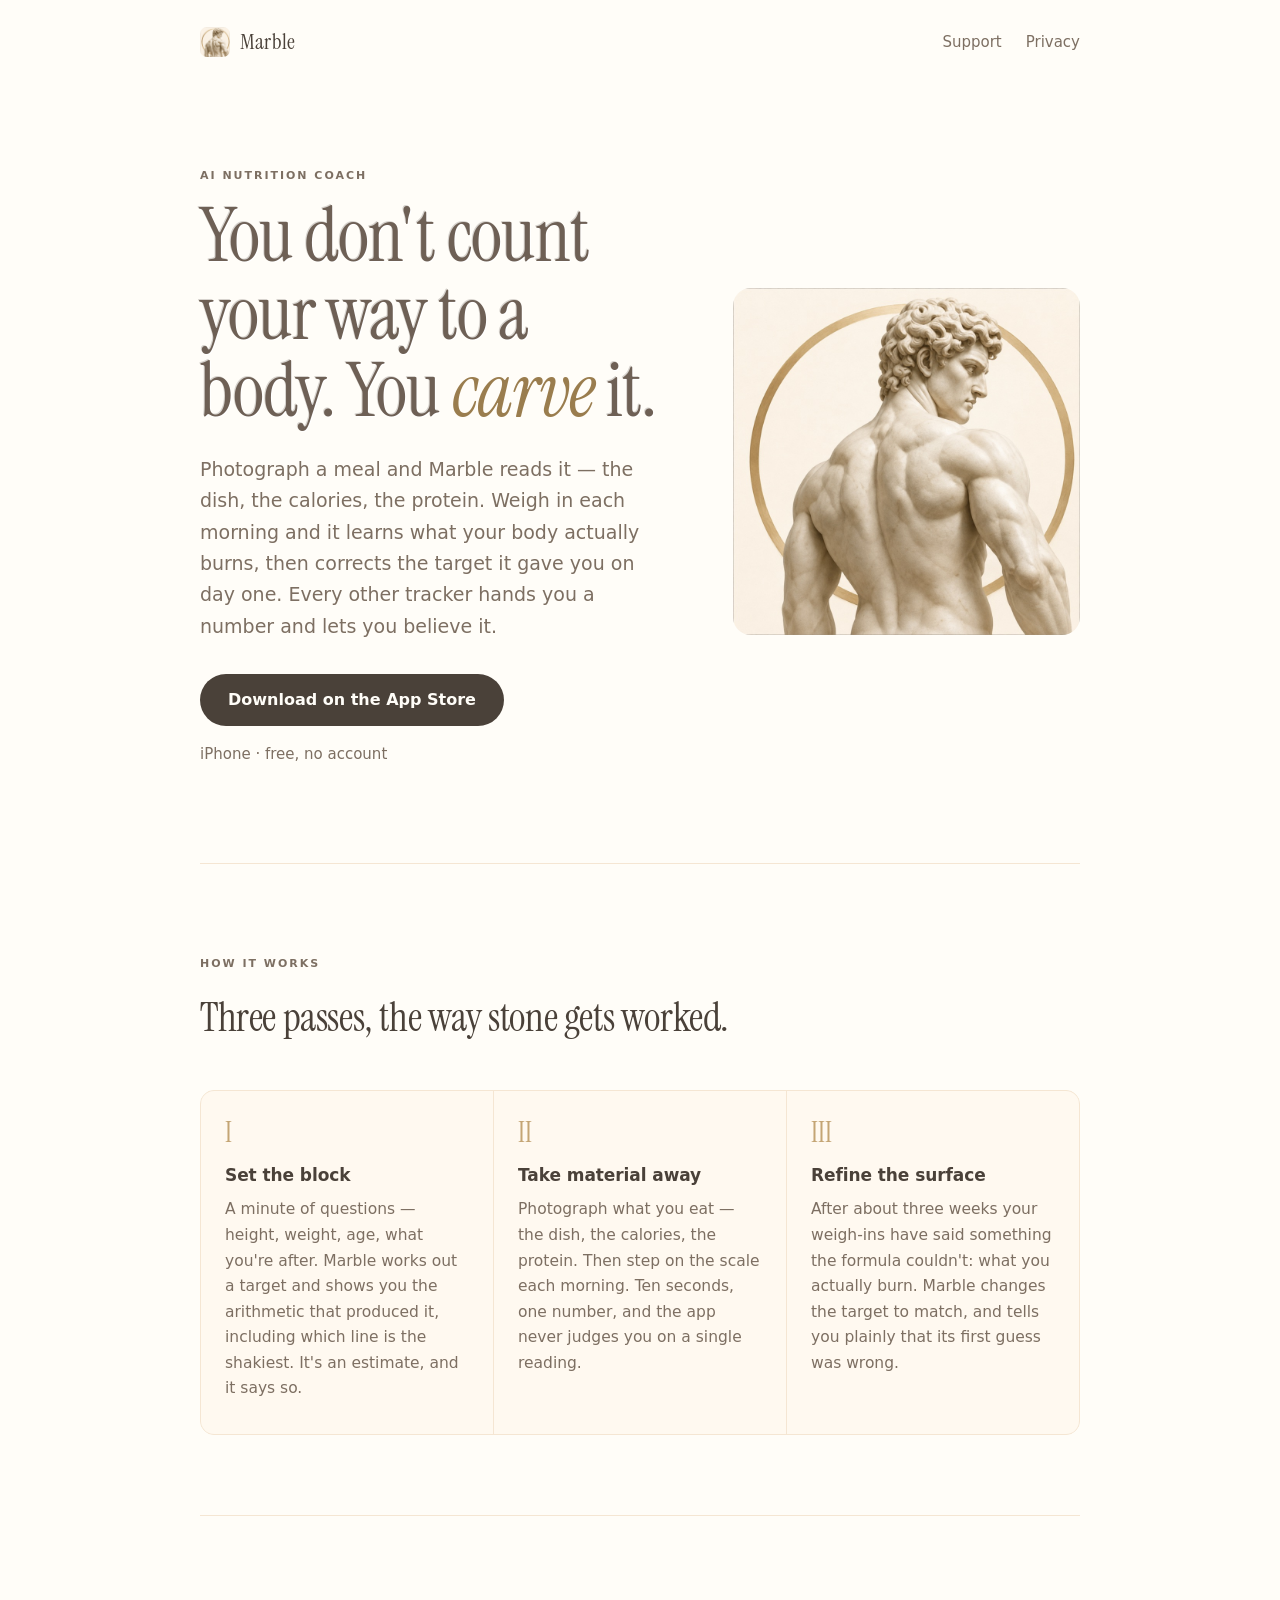
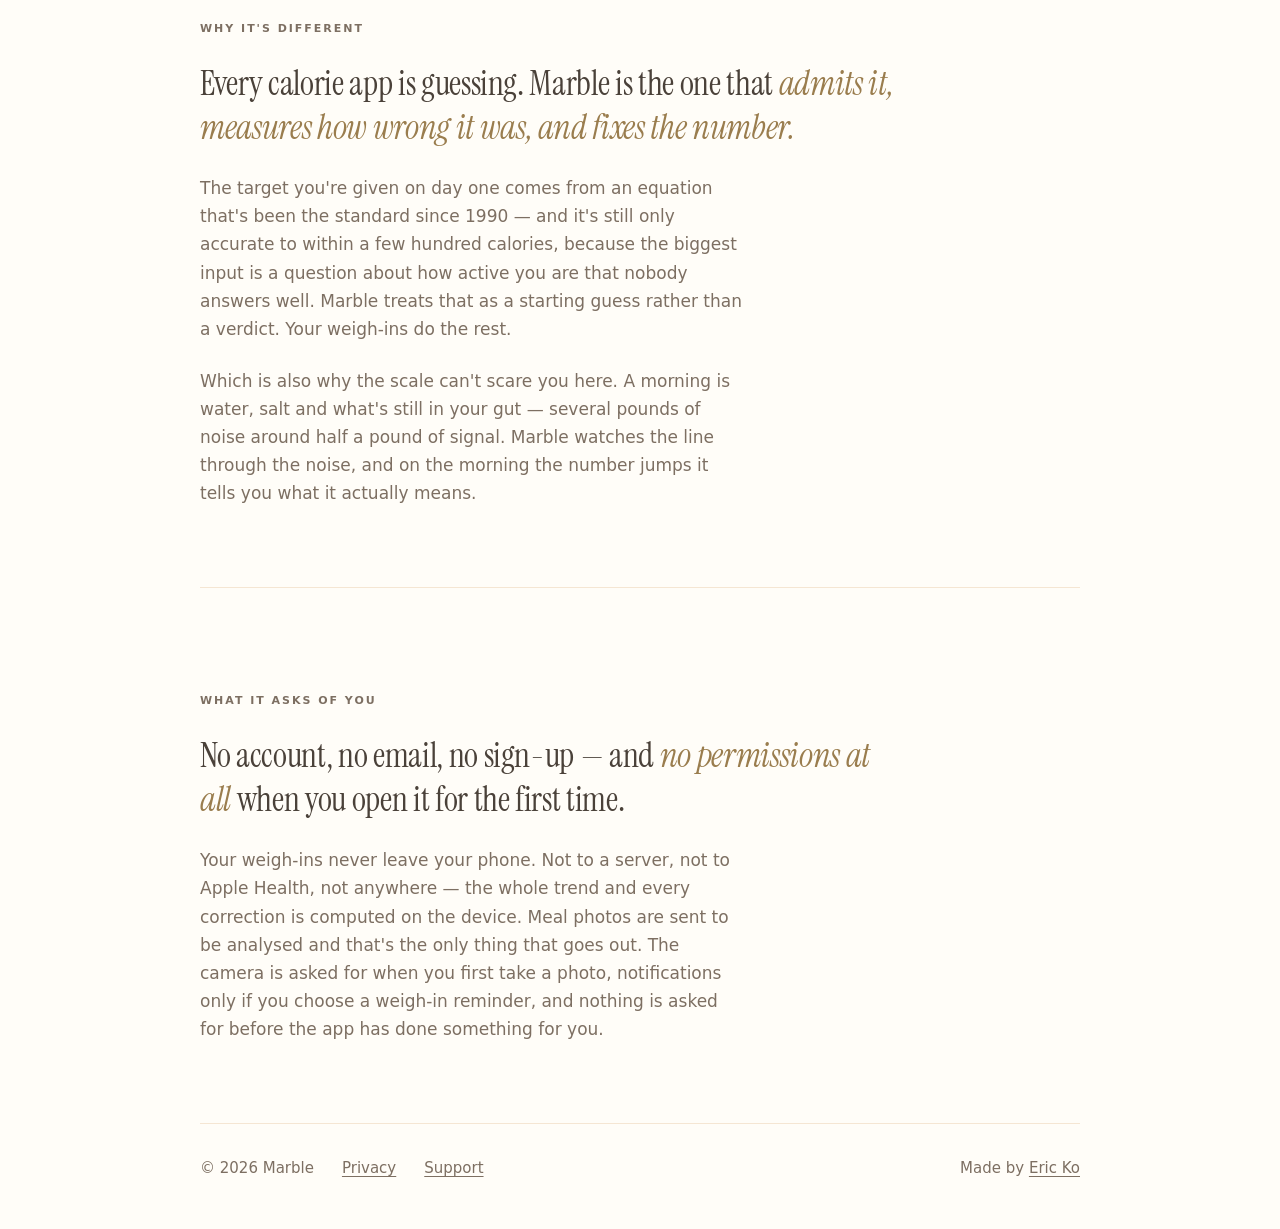
==== index.html @ 0f38d304 "Rewrite the site around what the app actually does The app changed underneath this page. Onboarding " ====
<!DOCTYPE html>
<html lang="en">
<head>
<meta charset="UTF-8">
<meta name="viewport" content="width=device-width, initial-scale=1">
<title>Marble — the calorie target that corrects itself</title>
<meta name="description" content="Every calorie app hands you a number and lets you believe it. Marble tells you it is a guess, then spends three weeks measuring what your body actually does and corrects it.">
<meta property="og:title" content="Marble — the calorie target that corrects itself">
<meta property="og:description" content="Your calorie target is a guess. Marble is the one that admits it — then fixes it from your own weigh-ins.">
<meta property="og:image" content="icon.png">
<link rel="icon" href="favicon.ico" sizes="any">
<link rel="apple-touch-icon" href="apple-touch-icon.png">
<link rel="preconnect" href="https://fonts.googleapis.com">
<link rel="preconnect" href="https://fonts.gstatic.com" crossorigin>
<link href="https://fonts.googleapis.com/css2?family=Instrument+Serif:ital@0;1&display=swap" rel="stylesheet">
<link rel="stylesheet" href="styles.css">
</head>
<body>

<div class="wrap">
  <header class="masthead">
    <img src="icon.png" alt="">
    <span class="name">Marble</span>
    <nav>
      <a href="support/">Support</a>
      <a href="privacy/">Privacy</a>
    </nav>
  </header>

  <main>
    <section class="hero">
      <div>
        <p class="label">AI nutrition coach</p>
        <h1>You don't count your way to a body. You <em>carve</em> it.</h1>
        <p class="lede">
          Photograph a meal and Marble reads it — the dish, the calories, the
          protein. Weigh in each morning and it learns what your body actually
          burns, then corrects the target it gave you on day one. Every other
          tracker hands you a number and lets you believe it.
        </p>
        <div class="cta-row">
          <a class="cta" href="#">Download on the App Store</a>
          <span class="cta-note">iPhone · free, no account</span>
        </div>
      </div>
      <figure class="hero-art">
        <img src="hero.jpg" width="900" height="900"
             alt="A classical marble statue seen from behind, shoulders and back carved in white stone against a gold ring.">
      </figure>
    </section>

    <hr class="rule">

    <section class="sequence">
      <p class="label">How it works</p>
      <h2>Three passes, the way stone gets worked.</h2>
      <div class="steps">
        <article class="step">
          <div class="ord">I</div>
          <h3>Set the block</h3>
          <p>
            A minute of questions — height, weight, age, what you're after.
            Marble works out a target and shows you the arithmetic that produced
            it, including which line is the shakiest. It's an estimate, and it
            says so.
          </p>
        </article>
        <article class="step">
          <div class="ord">II</div>
          <h3>Take material away</h3>
          <p>
            Photograph what you eat — the dish, the calories, the protein. Then
            step on the scale each morning. Ten seconds, one number, and the app
            never judges you on a single reading.
          </p>
        </article>
        <article class="step">
          <div class="ord">III</div>
          <h3>Refine the surface</h3>
          <p>
            After about three weeks your weigh-ins have said something the
            formula couldn't: what you actually burn. Marble changes the target
            to match, and tells you plainly that its first guess was wrong.
          </p>
        </article>
      </div>
    </section>

    <hr class="rule">

    <section class="difference">
      <p class="label">Why it's different</p>
      <blockquote>
        Every calorie app is guessing. Marble is the one that
        <span>admits it, measures how wrong it was, and fixes the number.</span>
      </blockquote>
      <p>
        The target you're given on day one comes from an equation that's been
        the standard since 1990 — and it's still only accurate to within a few
        hundred calories, because the biggest input is a question about how
        active you are that nobody answers well. Marble treats that as a
        starting guess rather than a verdict. Your weigh-ins do the rest.
      </p>
      <p>
        Which is also why the scale can't scare you here. A morning is water,
        salt and what's still in your gut — several pounds of noise around half
        a pound of signal. Marble watches the line through the noise, and on the
        morning the number jumps it tells you what it actually means.
      </p>
    </section>
  </main>

    <hr class="rule">

    <section class="difference">
      <p class="label">What it asks of you</p>
      <blockquote>
        No account, no email, no sign-up — and <span>no permissions at
        all</span> when you open it for the first time.
      </blockquote>
      <p>
        Your weigh-ins never leave your phone. Not to a server, not to Apple
        Health, not anywhere — the whole trend and every correction is computed
        on the device. Meal photos are sent to be analysed and that's the only
        thing that goes out. The camera is asked for when you first take a
        photo, notifications only if you choose a weigh-in reminder, and nothing
        is asked for before the app has done something for you.
      </p>
    </section>

  <footer class="site-footer">
    <span>© 2026 Marble</span>
    <a href="privacy/">Privacy</a>
    <a href="support/">Support</a>
    <span class="spacer">Made by <a href="https://ericko.dev">Eric Ko</a></span>
  </footer>
</div>

</body>
</html>
---- styles.css ----
/* Marble — palette ported from the app's Butter theme (Sources/Theme/Theme.swift)
   so the site and the app read as one product. */

:root {
  --bg: #FFFDF8;
  --card: #FFF9F0;
  --edge: #F5E6D3;
  --tan: #C4A574;
  --tan-deep: #9A7D4E;
  --sage: #7FA086;
  --ink: #4A4139;
  --muted: #7D6F62;

  --measure: 34rem;
  --gutter: clamp(1.25rem, 5vw, 2.5rem);

  --display: "Instrument Serif", "Hoefler Text", Georgia, serif;
  --body: -apple-system, BlinkMacSystemFont, "SF Pro Text", "Segoe UI",
    system-ui, sans-serif;
}

* { box-sizing: border-box; }

html { -webkit-text-size-adjust: 100%; }

body {
  margin: 0;
  background: var(--bg);
  color: var(--ink);
  font-family: var(--body);
  font-size: 1.0625rem;
  line-height: 1.65;
  -webkit-font-smoothing: antialiased;
}

/* Roman inscriptional labels — letterspaced caps, the vernacular of carved stone. */
.label {
  font-size: 0.6875rem;
  letter-spacing: 0.18em;
  text-transform: uppercase;
  color: var(--muted);
  font-weight: 600;
}

a { color: var(--tan-deep); text-underline-offset: 0.2em; }
a:focus-visible,
button:focus-visible {
  outline: 2px solid var(--tan-deep);
  outline-offset: 3px;
  border-radius: 2px;
}

.wrap {
  max-width: 60rem;
  margin: 0 auto;
  padding-inline: var(--gutter);
}

/* ---------- masthead ---------- */

.masthead {
  display: flex;
  align-items: center;
  gap: 0.625rem;
  padding-block: 1.5rem;
}
.masthead img { width: 30px; height: 30px; border-radius: 7px; }
.masthead .name {
  font-family: var(--display);
  font-size: 1.375rem;
  letter-spacing: 0.01em;
}
.masthead nav {
  margin-left: auto;
  display: flex;
  gap: 1.5rem;
  font-size: 0.9375rem;
}
.masthead nav a { color: var(--muted); text-decoration: none; }
.masthead nav a:hover { color: var(--ink); }

/* ---------- hero ---------- */

.hero {
  display: grid;
  grid-template-columns: 1fr;
  gap: 2.5rem;
  align-items: center;
  padding-block: clamp(2rem, 6vw, 4.5rem) clamp(3rem, 8vw, 6rem);
}

@media (min-width: 56rem) {
  .hero { grid-template-columns: 1.15fr 0.85fr; gap: 4rem; }
}

/* The signature: the headline as a carved object. Light falls from the upper
   left, exactly as in the app's statue art, so the type reads as incised
   rather than printed. */
.hero h1 {
  font-family: var(--display);
  font-weight: 400;
  font-size: clamp(2.75rem, 8vw, 4.75rem);
  line-height: 1.02;
  letter-spacing: -0.015em;
  margin: 0.75rem 0 0;
  color: #6E6055;
  text-shadow:
    -1px -1px 0 rgba(74, 65, 57, 0.22),
     1px  1px 0 rgba(255, 255, 255, 0.95);
}
.hero h1 em {
  font-style: italic;
  color: var(--tan-deep);
  text-shadow: none;
}

.hero p.lede {
  max-width: var(--measure);
  font-size: 1.1875rem;
  color: var(--muted);
  margin: 1.5rem 0 0;
}

.hero-art {
  margin: 0;
  justify-self: center;
  max-width: 22rem;
  width: 100%;
  /* The source art runs off its own bottom edge; the rounded crop makes that
     read as a niche rather than a truncation. */
  border-radius: 18px;
  overflow: hidden;
  background: var(--card);
}
.hero-art img { width: 100%; height: auto; display: block; }

.cta-row {
  display: flex;
  flex-wrap: wrap;
  align-items: center;
  gap: 1rem 1.25rem;
  margin-top: 2rem;
}
.cta {
  display: inline-block;
  background: var(--ink);
  color: var(--bg);
  text-decoration: none;
  font-weight: 600;
  font-size: 1rem;
  padding: 0.8125rem 1.75rem;
  border-radius: 999px;
}
.cta:hover { background: #362F29; }
.cta-note { font-size: 0.9375rem; color: var(--muted); }

/* ---------- the sequence ---------- */

.rule {
  border: 0;
  border-top: 1px solid var(--edge);
  margin: 0;
}

.sequence { padding-block: clamp(3rem, 7vw, 5rem); }

.sequence > h2 {
  font-family: var(--display);
  font-weight: 400;
  font-size: clamp(1.875rem, 4vw, 2.5rem);
  margin: 0.5rem 0 0;
  letter-spacing: -0.01em;
}

.steps {
  display: grid;
  gap: 1px;
  background: var(--edge);
  border: 1px solid var(--edge);
  border-radius: 14px;
  overflow: hidden;
  margin-top: 2.5rem;
}
@media (min-width: 48rem) {
  .steps { grid-template-columns: repeat(3, 1fr); }
}

.step {
  background: var(--card);
  padding: 1.75rem 1.5rem 2rem;
}
.step .ord {
  font-family: var(--display);
  font-size: 1.75rem;
  color: var(--tan);
  line-height: 1;
}
.step h3 {
  font-size: 1.0625rem;
  margin: 0.875rem 0 0.5rem;
  letter-spacing: -0.005em;
}
.step p {
  margin: 0;
  color: var(--muted);
  font-size: 0.9688rem;
}

/* ---------- difference ---------- */

.difference { padding-block: clamp(3rem, 7vw, 5rem); }
.difference blockquote {
  margin: 1.5rem 0 0;
  max-width: 44rem;
  font-family: var(--display);
  font-size: clamp(1.5rem, 3.4vw, 2.125rem);
  line-height: 1.3;
  letter-spacing: -0.01em;
}
.difference blockquote span { color: var(--tan-deep); font-style: italic; }
.difference p {
  max-width: var(--measure);
  color: var(--muted);
  margin: 1.5rem 0 0;
}

/* ---------- footer ---------- */

.site-footer {
  border-top: 1px solid var(--edge);
  padding-block: 2rem 3rem;
  display: flex;
  flex-wrap: wrap;
  gap: 0.75rem 1.75rem;
  align-items: center;
  font-size: 0.9375rem;
  color: var(--muted);
}
.site-footer a { color: var(--muted); }
.site-footer .spacer { margin-left: auto; }

/* ---------- document pages (privacy, support) ---------- */

.doc {
  max-width: 44rem;
  padding-block: 1rem 4rem;
}
.doc h1 {
  font-family: var(--display);
  font-weight: 400;
  font-size: clamp(2.25rem, 6vw, 3rem);
  letter-spacing: -0.015em;
  margin: 0.5rem 0 0.5rem;
}
.doc .updated { color: var(--muted); font-size: 0.9375rem; margin: 0 0 2.5rem; }
.doc h2 {
  font-family: var(--display);
  font-weight: 400;
  font-size: 1.5rem;
  letter-spacing: -0.005em;
  margin: 2.75rem 0 0.75rem;
}
.doc h3 {
  font-size: 1rem;
  margin: 1.75rem 0 0.5rem;
}
.doc p, .doc li { color: #5A5047; }
.doc ul { padding-left: 1.125rem; }
.doc li { margin-bottom: 0.5rem; }
.doc li strong { color: var(--ink); }

.callout {
  background: var(--card);
  border: 1px solid var(--edge);
  border-radius: 12px;
  padding: 1.25rem 1.375rem;
  margin: 2rem 0;
}
.callout p { margin: 0; }
.callout p + p { margin-top: 0.75rem; }

@media (prefers-reduced-motion: reduce) {
  * { animation: none !important; transition: none !important; }
}
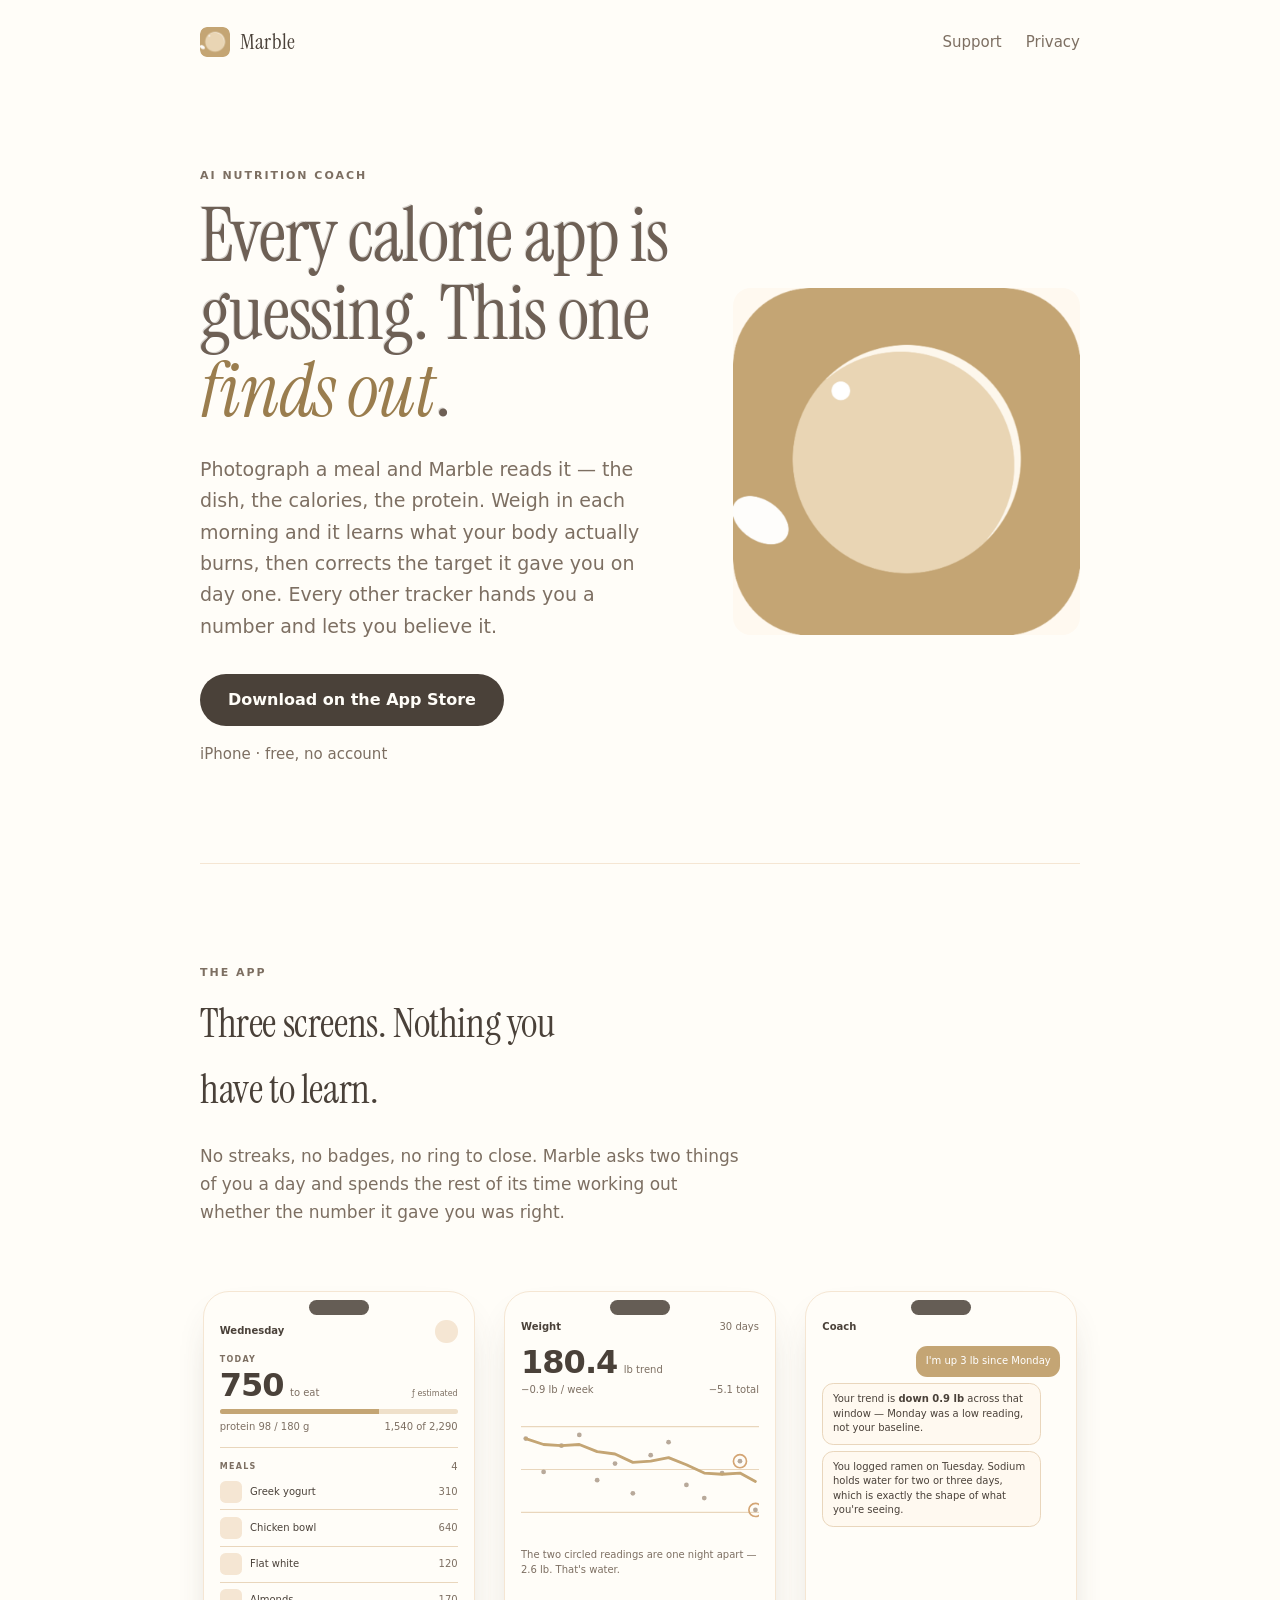
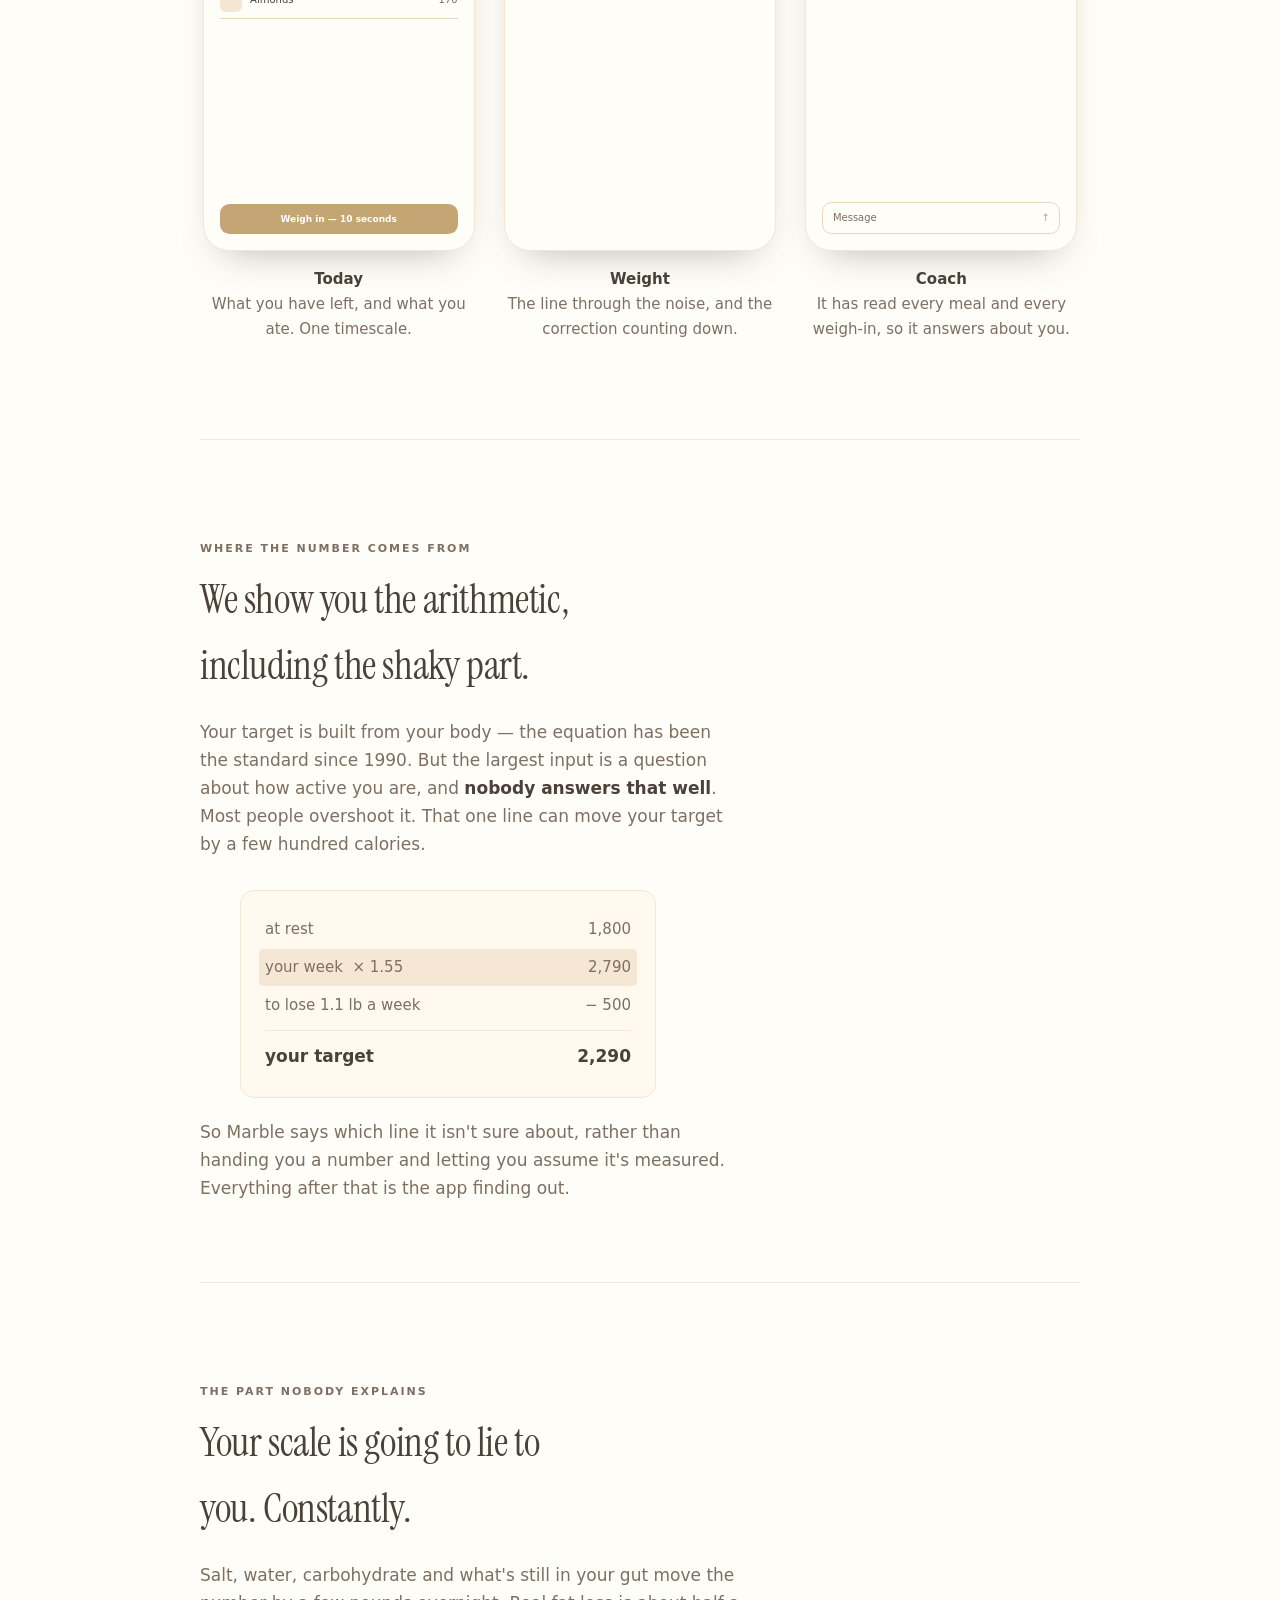
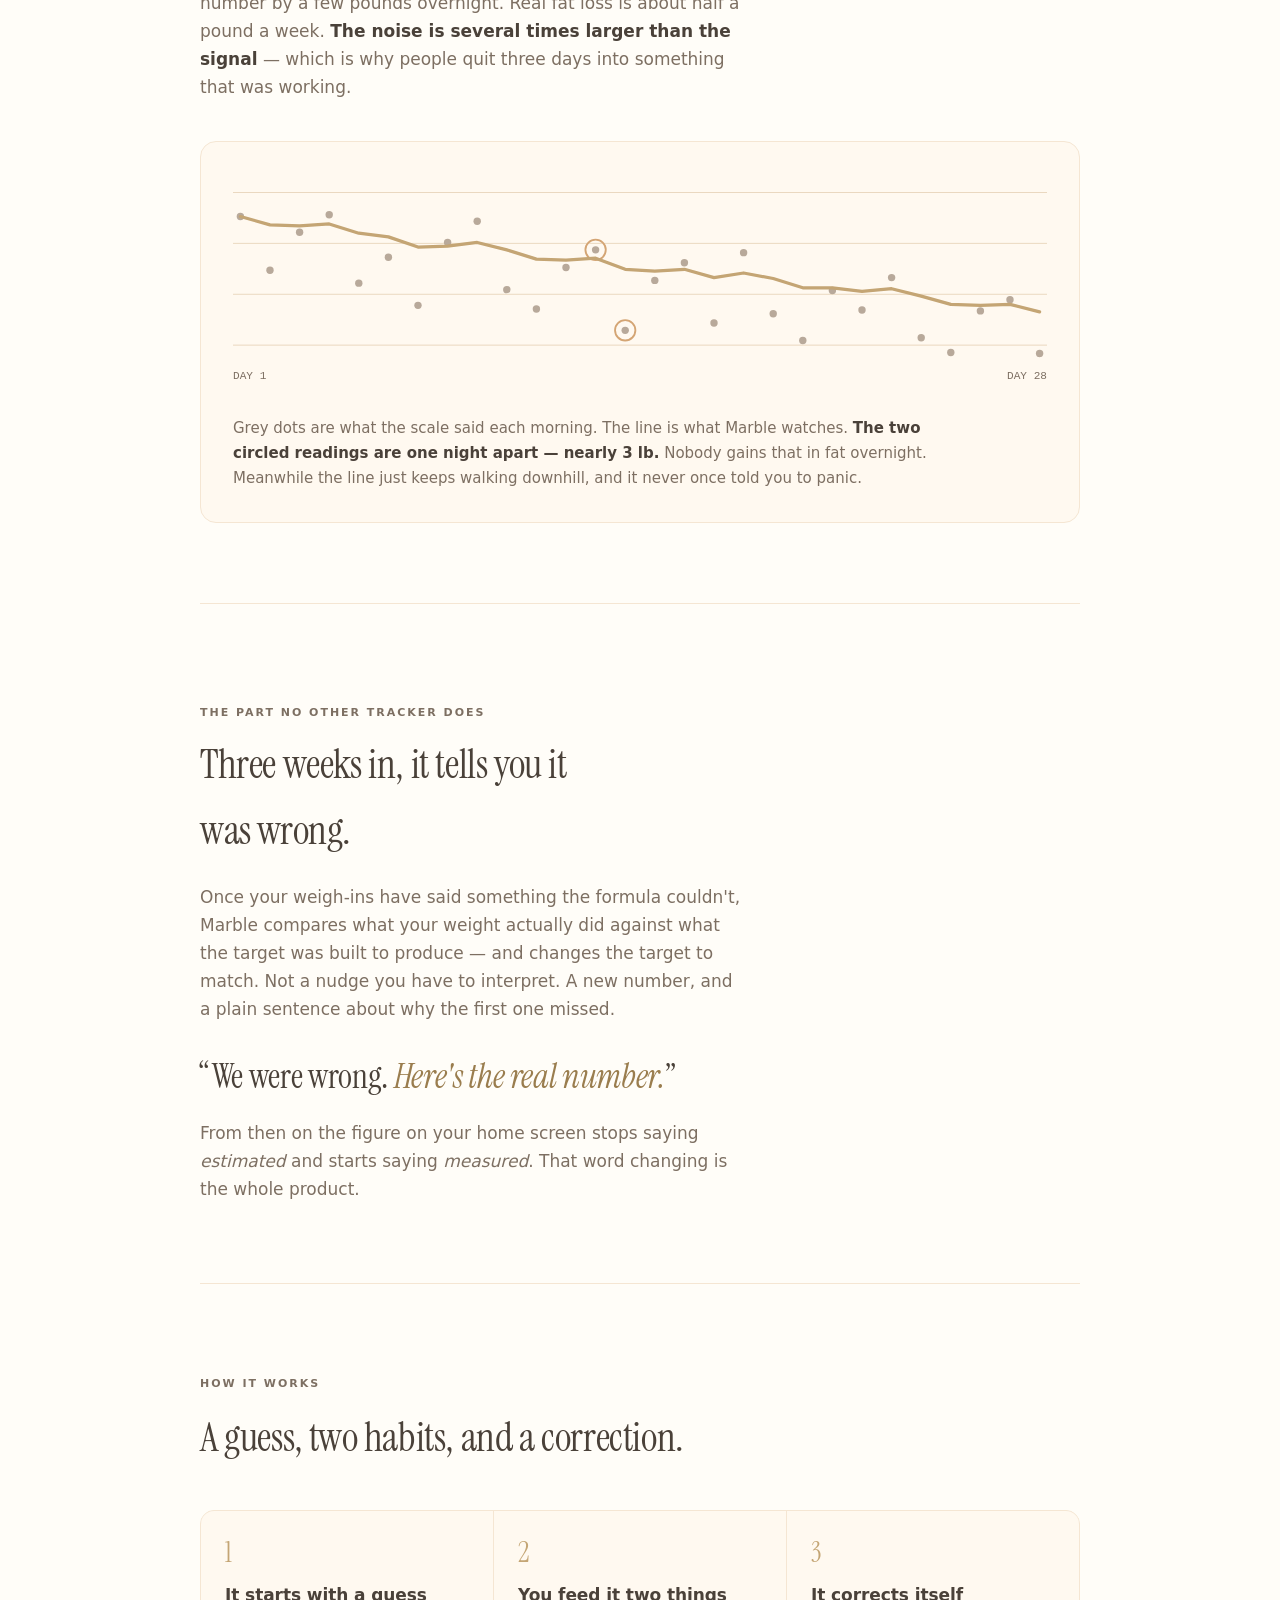
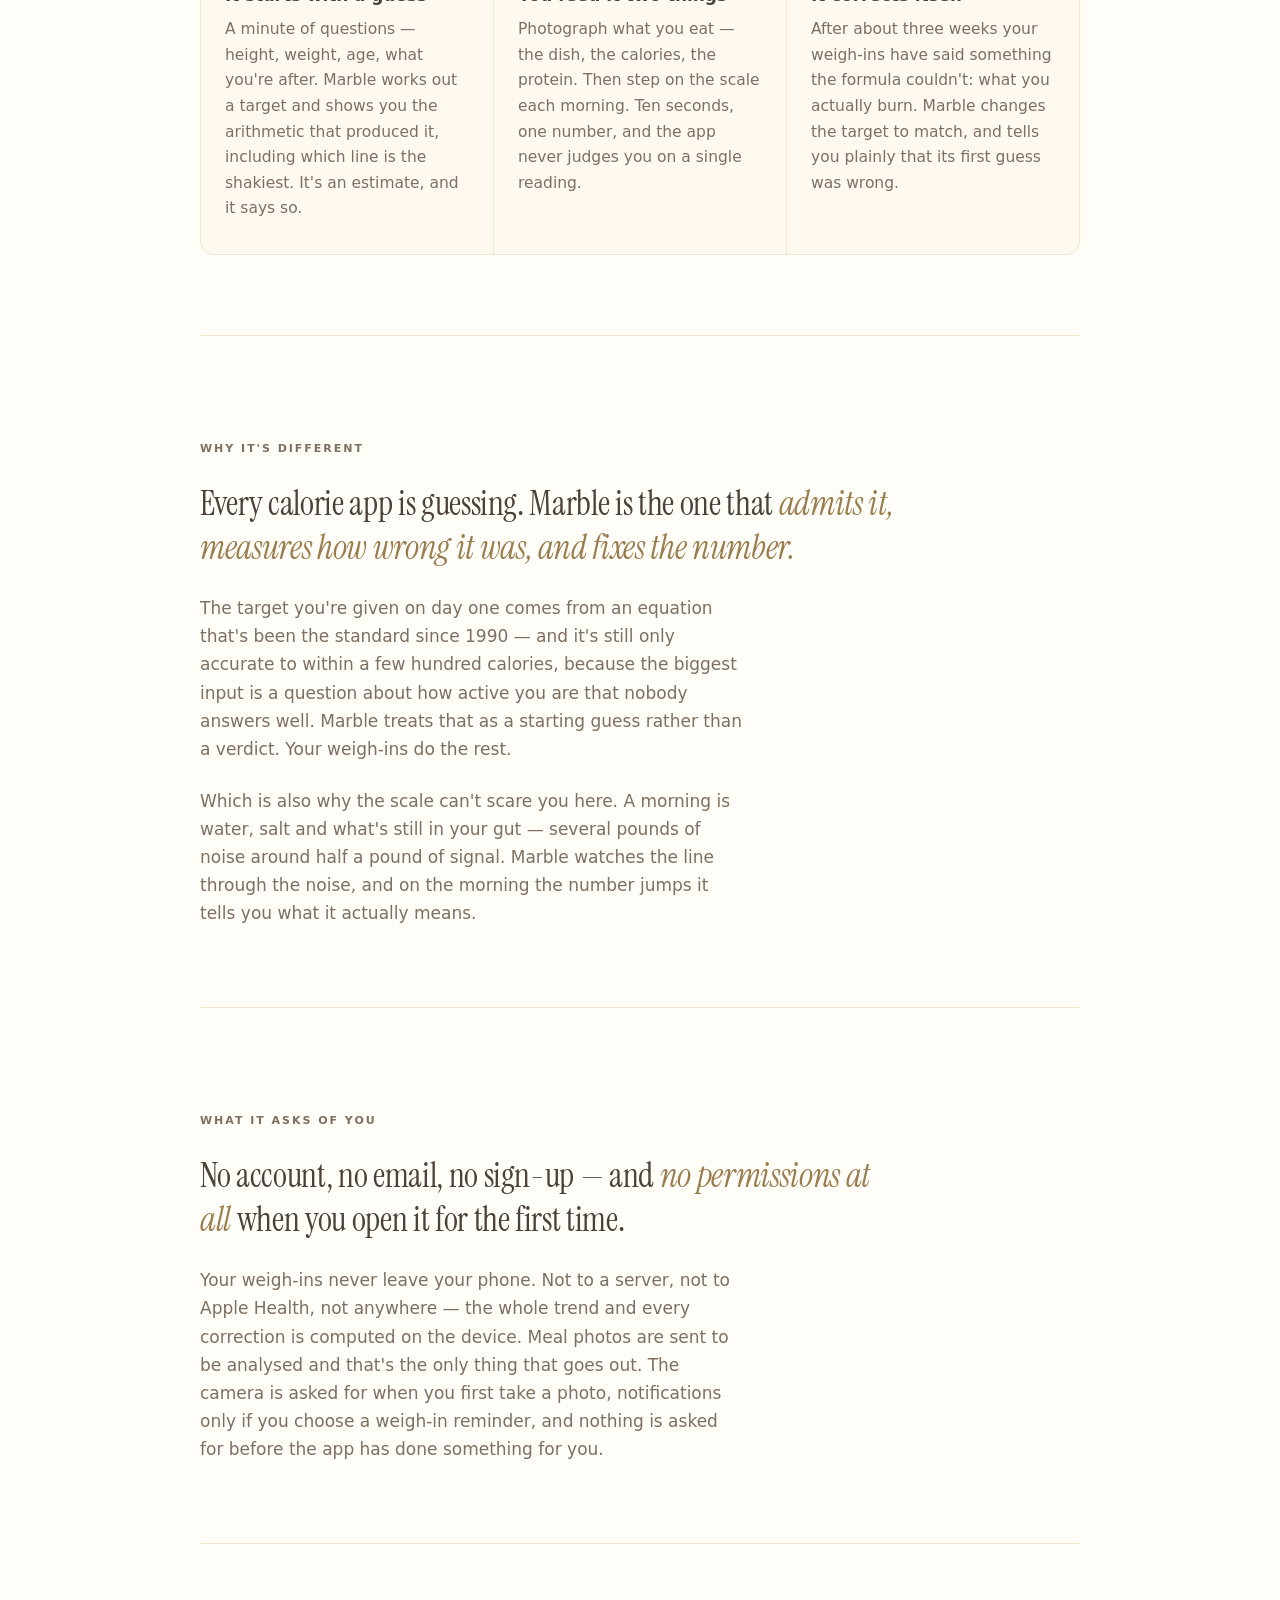
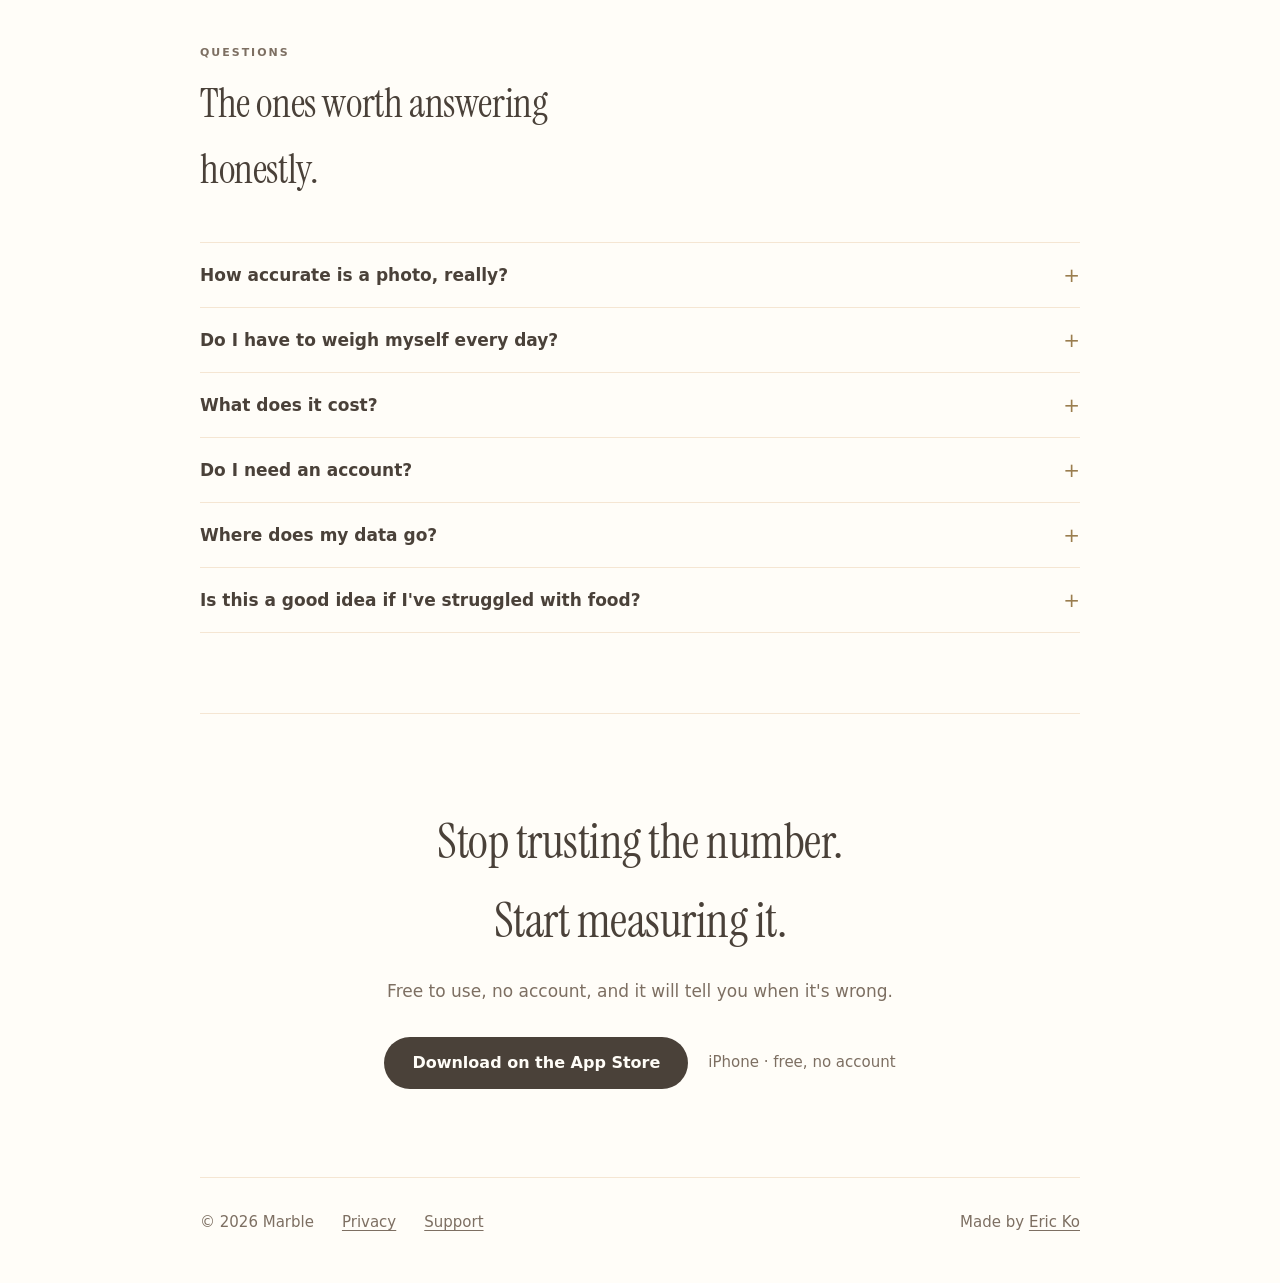
==== commit f3fbb62e: "A marble, not a statue — and a much deeper page The mark is now the object the app is named after: a" ====
--- a/index.html
+++ b/index.html
@@ -31,7 +31,7 @@
     <section class="hero">
       <div>
         <p class="label">AI nutrition coach</p>
-        <h1>You don't count your way to a body. You <em>carve</em> it.</h1>
+        <h1>Every calorie app is guessing. This one <em>finds out</em>.</h1>
         <p class="lede">
           Photograph a meal and Marble reads it — the dish, the calories, the
           protein. Weigh in each morning and it learns what your body actually
@@ -44,20 +44,213 @@
         </div>
       </div>
       <figure class="hero-art">
-        <img src="hero.jpg" width="900" height="900"
-             alt="A classical marble statue seen from behind, shoulders and back carved in white stone against a gold ring.">
+        <img src="hero.png" width="900" height="900"
+             alt="A glass marble: a pale sphere with a bright highlight, on a tan ground.">
       </figure>
+    </section>
+
+
+    <hr class="rule">
+
+    <!-- ══════════ the app ══════════ -->
+    <section class="section">
+      <p class="label">The app</p>
+      <h2>Three screens. Nothing you have to learn.</h2>
+      <p>
+        No streaks, no badges, no ring to close. Marble asks two things of you a
+        day and spends the rest of its time working out whether the number it
+        gave you was right.
+      </p>
+
+      <div class="devices">
+        <figure class="device">
+          <div class="screen">
+            <div class="row sb"><span style="font-weight:700">Wednesday</span>
+              <span class="thumb" style="border-radius:50%"></span></div>
+            <div class="cap" style="margin-top:0.7rem">Today</div>
+            <div class="row" style="align-items:baseline;gap:0.4rem;margin-top:0.2rem">
+              <span class="big">750</span><span class="dim">to eat</span>
+              <span class="push"></span><span class="dim" style="font-size:0.5rem">ƒ estimated</span>
+            </div>
+            <div class="track" style="margin-top:0.5rem"><i style="width:67%"></i></div>
+            <div class="row sb dim" style="margin-top:0.4rem">
+              <span>protein 98 / 180 g</span><span>1,540 of 2,290</span></div>
+            <div class="sep"></div>
+            <div class="row sb"><span class="cap">Meals</span><span class="dim">4</span></div>
+            <div class="meal"><span class="thumb"></span><span>Greek yogurt</span>
+              <span class="push"></span><span class="dim">310</span></div>
+            <div class="meal"><span class="thumb"></span><span>Chicken bowl</span>
+              <span class="push"></span><span class="dim">640</span></div>
+            <div class="meal"><span class="thumb"></span><span>Flat white</span>
+              <span class="push"></span><span class="dim">120</span></div>
+            <div class="meal"><span class="thumb"></span><span>Almonds</span>
+              <span class="push"></span><span class="dim">170</span></div>
+            <div class="push"></div>
+            <div class="pill">Weigh in — 10 seconds</div>
+          </div>
+          <figcaption><b>Today</b>What you have left, and what you ate. One timescale.</figcaption>
+        </figure>
+
+        <figure class="device">
+          <div class="screen">
+            <div class="row sb"><span style="font-weight:700">Weight</span>
+              <span class="dim">30 days</span></div>
+            <div class="row" style="align-items:baseline;gap:0.4rem;margin-top:0.7rem">
+              <span class="big">180.4</span><span class="dim">lb trend</span></div>
+            <div class="row sb dim" style="margin-top:0.3rem">
+              <span>−0.9 lb / week</span><span>−5.1 total</span></div>
+            <svg viewBox="0 0 200 108" style="margin-top:0.8rem" role="img"
+                 aria-label="Daily weigh-ins scattered around a falling trend line.">
+              <line x1="0" y1="14" x2="200" y2="14" stroke="#E9D6BC"/>
+              <line x1="0" y1="50" x2="200" y2="50" stroke="#E9D6BC"/>
+              <line x1="0" y1="86" x2="200" y2="86" stroke="#E9D6BC"/>
+              <g fill="#B8A99A">
+                <circle cx="4" cy="24" r="2"/><circle cx="19" cy="52" r="2"/><circle cx="34" cy="30" r="2"/>
+                <circle cx="49" cy="21" r="2"/><circle cx="64" cy="59" r="2"/><circle cx="79" cy="45" r="2"/>
+                <circle cx="94" cy="70" r="2"/><circle cx="109" cy="38" r="2"/><circle cx="124" cy="27" r="2"/>
+                <circle cx="139" cy="63" r="2"/><circle cx="154" cy="74" r="2"/><circle cx="169" cy="53" r="2"/>
+                <circle cx="184" cy="43" r="2"/><circle cx="197" cy="84" r="2"/></g>
+              <circle cx="184" cy="43" r="5.5" fill="none" stroke="#D4A574" stroke-width="1.4"/>
+              <circle cx="197" cy="84" r="5.5" fill="none" stroke="#D4A574" stroke-width="1.4"/>
+              <path d="M4,24 L19,29 L34,30 L49,29 L64,35 L79,37 L94,44 L109,43 L124,40 L139,46 L154,53 L169,54 L184,53 L197,60"
+                    fill="none" stroke="#C4A574" stroke-width="2.4"
+                    stroke-linecap="round" stroke-linejoin="round"/>
+            </svg>
+            <div class="dim" style="margin-top:0.6rem">
+              The two circled readings are one night apart — 2.6 lb. That's water.</div>
+            <div class="push"></div>
+          </div>
+          <figcaption><b>Weight</b>The line through the noise, and the correction counting down.</figcaption>
+        </figure>
+
+        <figure class="device">
+          <div class="screen">
+            <div class="row sb"><span style="font-weight:700">Coach</span></div>
+            <div class="bubble me" style="margin-top:0.7rem">I'm up 3 lb since Monday</div>
+            <div class="bubble">Your trend is <b>down 0.9 lb</b> across that window — Monday
+              was a low reading, not your baseline.</div>
+            <div class="bubble">You logged ramen on Tuesday. Sodium holds water for two or
+              three days, which is exactly the shape of what you're seeing.</div>
+            <div class="push"></div>
+            <div class="row sb dim" style="border:1px solid #E9D6BC;border-radius:0.6rem;
+                 padding:0.5rem 0.6rem"><span>Message</span><span style="color:#C4A574">↑</span></div>
+          </div>
+          <figcaption><b>Coach</b>It has read every meal and every weigh-in, so it answers about you.</figcaption>
+        </figure>
+      </div>
+    </section>
+
+    <hr class="rule">
+
+    <!-- ══════════ the guess ══════════ -->
+    <section class="section">
+      <p class="label">Where the number comes from</p>
+      <h2>We show you the arithmetic, including the shaky part.</h2>
+      <p>
+        Your target is built from your body — the equation has been the standard
+        since 1990. But the largest input is a question about how active you are,
+        and <strong>nobody answers that well</strong>. Most people overshoot it.
+        That one line can move your target by a few hundred calories.
+      </p>
+
+      <figure class="receipt">
+        <div class="soft"><span>at rest</span><span>1,800</span></div>
+        <div class="soft lit"><span>your week &nbsp;× 1.55</span><span>2,790</span></div>
+        <div class="soft"><span>to lose 1.1 lb a week</span><span>− 500</span></div>
+        <div class="tot"><span>your target</span><span>2,290</span></div>
+      </figure>
+
+      <p>
+        So Marble says which line it isn't sure about, rather than handing you a
+        number and letting you assume it's measured. Everything after that is the
+        app finding out.
+      </p>
+    </section>
+
+    <hr class="rule">
+
+    <!-- ══════════ the scale ══════════ -->
+    <section class="section">
+      <p class="label">The part nobody explains</p>
+      <h2>Your scale is going to lie to you. Constantly.</h2>
+      <p>
+        Salt, water, carbohydrate and what's still in your gut move the number by
+        a few pounds overnight. Real fat loss is about half a pound a week.
+        <strong>The noise is several times larger than the signal</strong> — which
+        is why people quit three days into something that was working.
+      </p>
+
+      <figure class="figure">
+        <svg viewBox="0 0 880 240" role="img"
+             aria-label="Twenty-eight daily weigh-ins scattered widely, with a smooth trend line falling steadily through them.">
+          <line x1="0" y1="20"  x2="880" y2="20"  stroke="#E9D6BC"/>
+          <line x1="0" y1="75"  x2="880" y2="75"  stroke="#E9D6BC"/>
+          <line x1="0" y1="130" x2="880" y2="130" stroke="#E9D6BC"/>
+          <line x1="0" y1="185" x2="880" y2="185" stroke="#E9D6BC"/>
+          <g fill="#B8A99A">
+            <circle cx="8" cy="46" r="4"/><circle cx="40" cy="104" r="4"/><circle cx="72" cy="63" r="4"/>
+            <circle cx="104" cy="44" r="4"/><circle cx="136" cy="118" r="4"/><circle cx="168" cy="90" r="4"/>
+            <circle cx="200" cy="142" r="4"/><circle cx="232" cy="74" r="4"/><circle cx="264" cy="51" r="4"/>
+            <circle cx="296" cy="125" r="4"/><circle cx="328" cy="146" r="4"/><circle cx="360" cy="101" r="4"/>
+            <circle cx="392" cy="82" r="4"/><circle cx="424" cy="169" r="4"/><circle cx="456" cy="115" r="4"/>
+            <circle cx="488" cy="96" r="4"/><circle cx="520" cy="161" r="4"/><circle cx="552" cy="85" r="4"/>
+            <circle cx="584" cy="151" r="4"/><circle cx="616" cy="180" r="4"/><circle cx="648" cy="126" r="4"/>
+            <circle cx="680" cy="147" r="4"/><circle cx="712" cy="112" r="4"/><circle cx="744" cy="177" r="4"/>
+            <circle cx="776" cy="193" r="4"/><circle cx="808" cy="148" r="4"/><circle cx="840" cy="136" r="4"/>
+            <circle cx="872" cy="194" r="4"/></g>
+          <circle cx="392" cy="82"  r="11" fill="none" stroke="#D4A574" stroke-width="2"/>
+          <circle cx="424" cy="169" r="11" fill="none" stroke="#D4A574" stroke-width="2"/>
+          <path d="M8,46 L40,55 L72,56 L104,54 L136,64 L168,68 L200,79 L232,78 L264,74 L296,82 L328,92 L360,93 L392,91 L424,103 L456,105 L488,103 L520,112 L552,107 L584,113 L616,123 L648,123 L680,127 L712,124 L744,132 L776,141 L808,142 L840,141 L872,149"
+                fill="none" stroke="#C4A574" stroke-width="3.5"
+                stroke-linecap="round" stroke-linejoin="round"/>
+          <text x="0" y="222" font-size="12" fill="#7D6F62"
+                font-family="ui-monospace,Menlo,monospace">DAY 1</text>
+          <text x="880" y="222" font-size="12" fill="#7D6F62" text-anchor="end"
+                font-family="ui-monospace,Menlo,monospace">DAY 28</text>
+        </svg>
+        <figcaption>
+          Grey dots are what the scale said each morning. The line is what Marble
+          watches. <b>The two circled readings are one night apart — nearly 3 lb.</b>
+          Nobody gains that in fat overnight. Meanwhile the line just keeps walking
+          downhill, and it never once told you to panic.
+        </figcaption>
+      </figure>
+    </section>
+
+    <hr class="rule">
+
+    <!-- ══════════ the correction ══════════ -->
+    <section class="section">
+      <p class="label">The part no other tracker does</p>
+      <h2>Three weeks in, it tells you it was wrong.</h2>
+      <p>
+        Once your weigh-ins have said something the formula couldn't, Marble
+        compares what your weight actually did against what the target was built
+        to produce — and changes the target to match. Not a nudge you have to
+        interpret. A new number, and a plain sentence about why the first one
+        missed.
+      </p>
+      <blockquote style="font-family:var(--display);font-size:clamp(1.5rem,3.4vw,2.125rem);
+                  line-height:1.3;margin:2rem 0 0;max-width:44rem;letter-spacing:-0.01em">
+        “We were wrong. <span style="color:var(--tan-deep);font-style:italic">Here's the
+        real number.</span>”
+      </blockquote>
+      <p>
+        From then on the figure on your home screen stops saying <em>estimated</em>
+        and starts saying <em>measured</em>. That word changing is the whole
+        product.
+      </p>
     </section>
 
     <hr class="rule">
 
     <section class="sequence">
       <p class="label">How it works</p>
-      <h2>Three passes, the way stone gets worked.</h2>
+      <h2>A guess, two habits, and a correction.</h2>
       <div class="steps">
         <article class="step">
-          <div class="ord">I</div>
-          <h3>Set the block</h3>
+          <div class="ord">1</div>
+          <h3>It starts with a guess</h3>
           <p>
             A minute of questions — height, weight, age, what you're after.
             Marble works out a target and shows you the arithmetic that produced
@@ -66,8 +259,8 @@
           </p>
         </article>
         <article class="step">
-          <div class="ord">II</div>
-          <h3>Take material away</h3>
+          <div class="ord">2</div>
+          <h3>You feed it two things</h3>
           <p>
             Photograph what you eat — the dish, the calories, the protein. Then
             step on the scale each morning. Ten seconds, one number, and the app
@@ -75,8 +268,8 @@
           </p>
         </article>
         <article class="step">
-          <div class="ord">III</div>
-          <h3>Refine the surface</h3>
+          <div class="ord">3</div>
+          <h3>It corrects itself</h3>
           <p>
             After about three weeks your weigh-ins have said something the
             formula couldn't: what you actually burn. Marble changes the target
@@ -126,6 +319,85 @@
         photo, notifications only if you choose a weigh-in reminder, and nothing
         is asked for before the app has done something for you.
       </p>
+    </section>
+
+
+    <hr class="rule">
+
+    <section class="section">
+      <p class="label">Questions</p>
+      <h2>The ones worth answering honestly.</h2>
+      <div class="faq">
+        <details>
+          <summary>How accurate is a photo, really?</summary>
+          <p>
+            It's an estimate, and a mixed dish leaves real uncertainty about oil
+            and portion size. But small consistent errors matter much less here
+            than they would elsewhere: because Marble corrects your target against
+            your actual weigh-ins, reading your meals a little low every time
+            simply means the target settles a little lower to match — and your
+            results still land where you wanted them. If something looks wrong,
+            tell the coach and it re-reads the plate.
+          </p>
+        </details>
+        <details>
+          <summary>Do I have to weigh myself every day?</summary>
+          <p>
+            It's the one thing that makes the rest work, and it takes ten seconds.
+            Weighing daily is also less stressful than weighing weekly, not more —
+            when every reading is one dot in a line, no single morning is a verdict.
+            You're feeding a trend, not collecting a grade.
+          </p>
+        </details>
+        <details>
+          <summary>What does it cost?</summary>
+          <p>
+            Logging is free and always unlimited — photos, weigh-ins, your trend,
+            and the target correction. There is no cap on meals, because an
+            incomplete record would make the correction wrong. The conversational
+            coach is the paid part.
+          </p>
+        </details>
+        <details>
+          <summary>Do I need an account?</summary>
+          <p>
+            No. There's no sign-up, no email, and nothing to log in to. Marble
+            asks for no system permissions at all when you first open it — the
+            camera when you take your first photo, notifications only if you
+            choose a weigh-in reminder.
+          </p>
+        </details>
+        <details>
+          <summary>Where does my data go?</summary>
+          <p>
+            Your weigh-ins never leave your phone — the trend and every correction
+            are computed on the device. Meal photos are sent to be analysed, and
+            that's the only thing that goes out. Full detail on the
+            <a href="privacy/">privacy page</a>.
+          </p>
+        </details>
+        <details>
+          <summary>Is this a good idea if I've struggled with food?</summary>
+          <p>
+            Be careful, and talk to a doctor or a registered dietitian first.
+            Marble is built to be less obsessive than most trackers — it hides
+            single readings, refuses to celebrate a streak, and tells you when a
+            scary morning is meaningless. But it is still an app that counts, and
+            counting isn't right for everyone.
+          </p>
+        </details>
+      </div>
+    </section>
+
+    <section class="closer">
+      <h2>Stop trusting the number.<br>Start measuring it.</h2>
+      <p>
+        Free to use, no account, and it will tell you when it's wrong.
+      </p>
+      <div class="cta-row">
+        <a class="cta" href="#">Download on the App Store</a>
+        <span class="cta-note">iPhone · free, no account</span>
+      </div>
     </section>
 
   <footer class="site-footer">
--- a/styles.css
+++ b/styles.css
@@ -282,3 +282,159 @@
 @media (prefers-reduced-motion: reduce) {
   * { animation: none !important; transition: none !important; }
 }
+
+/* ═══════════════════════════════════════════════════════════════════════
+   Depth pass: product screens, the trend chart, FAQ.
+
+   Everything below is drawn in CSS and SVG rather than exported as images —
+   the screens stay in sync with the app because they're built from the same
+   tokens, and the page stays under 30 KB with no image requests.
+   ═══════════════════════════════════════════════════════════════════════ */
+
+.section { padding-block: clamp(3rem, 7vw, 5rem); }
+.section > h2 {
+  font-family: var(--display);
+  font-weight: 400;
+  font-size: clamp(1.875rem, 4vw, 2.5rem);
+  margin: 0.5rem 0 0;
+  letter-spacing: -0.01em;
+  max-width: 22ch;
+}
+.section > p { max-width: var(--measure); color: var(--muted); margin: 1.25rem 0 0; }
+.section > p strong { color: var(--ink); font-weight: 600; }
+
+/* ---------- the phone ---------- */
+
+.devices {
+  display: grid;
+  gap: 2.5rem 1.5rem;
+  margin-top: 3rem;
+  grid-template-columns: 1fr;
+  justify-items: center;
+}
+@media (min-width: 52rem) { .devices { grid-template-columns: repeat(3, 1fr); } }
+
+.device { width: 100%; max-width: 17rem; }
+.device figcaption {
+  margin-top: 1rem;
+  font-size: 0.9375rem;
+  color: var(--muted);
+  text-align: center;
+}
+.device figcaption b { display: block; color: var(--ink); font-weight: 600; }
+
+.screen {
+  position: relative;
+  aspect-ratio: 272 / 560;
+  background: var(--bg);
+  border: 1px solid var(--edge);
+  border-radius: 26px;
+  box-shadow: 0 18px 40px -22px rgba(74, 65, 57, 0.45);
+  padding: 1.75rem 1rem 1rem;
+  display: flex;
+  flex-direction: column;
+  overflow: hidden;
+  font-size: 0.625rem;
+  line-height: 1.45;
+}
+.screen::before {
+  content: "";
+  position: absolute; top: 0.5rem; left: 50%; transform: translateX(-50%);
+  width: 3.75rem; height: 0.9rem;
+  background: var(--ink); opacity: 0.85; border-radius: 0.5rem;
+}
+.screen .cap {
+  font-size: 0.5rem; letter-spacing: 0.16em; text-transform: uppercase;
+  color: var(--muted); font-weight: 600;
+}
+.screen .big {
+  font-size: 2rem; font-weight: 700; letter-spacing: -0.03em;
+  font-variant-numeric: tabular-nums; line-height: 1;
+}
+.screen .row { display: flex; align-items: center; gap: 0.5rem; }
+.screen .sb { justify-content: space-between; }
+.screen .dim { color: var(--muted); }
+.screen .sep { height: 1px; background: #E9D6BC; margin-block: 0.75rem; }
+.screen .track { height: 5px; border-radius: 3px; background: #EFE0CA; overflow: hidden; }
+.screen .track i { display: block; height: 100%; background: var(--tan); }
+.screen .meal { display: flex; align-items: center; gap: 0.5rem; padding-block: 0.4rem;
+                border-bottom: 1px solid #E9D6BC; }
+.screen .meal:last-child { border-bottom: 0; }
+.screen .thumb { width: 1.4rem; height: 1.4rem; border-radius: 0.35rem;
+                 background: var(--edge); flex: none; }
+.screen .push { flex: 1; }
+.screen .pill {
+  background: var(--tan); color: #fff; border-radius: 0.6rem;
+  padding: 0.55rem; text-align: center; font-weight: 700; font-size: 0.5625rem;
+}
+.screen .bubble {
+  background: var(--card); border: 1px solid #E9D6BC; border-radius: 0.7rem;
+  padding: 0.5rem 0.6rem; margin-top: 0.4rem; max-width: 92%;
+}
+.screen .bubble.me { background: var(--tan); color: #fff; border: 0; margin-left: auto; }
+.screen svg { display: block; width: 100%; height: auto; }
+
+/* ---------- the trend figure ---------- */
+
+.figure {
+  margin: 2.5rem 0 0;
+  background: var(--card);
+  border: 1px solid var(--edge);
+  border-radius: 16px;
+  padding: clamp(1.25rem, 4vw, 2rem);
+}
+.figure svg { display: block; width: 100%; height: auto; overflow: visible; }
+.figure figcaption {
+  margin-top: 1.25rem; color: var(--muted); font-size: 0.9375rem; max-width: 46rem;
+}
+.figure figcaption b { color: var(--ink); font-weight: 600; }
+
+/* ---------- the receipt ---------- */
+
+.receipt {
+  margin-top: 2rem;
+  max-width: 26rem;
+  background: var(--card);
+  border: 1px solid var(--edge);
+  border-radius: 14px;
+  padding: 1.25rem 1.5rem;
+  font-variant-numeric: tabular-nums;
+}
+.receipt div { display: flex; justify-content: space-between; padding-block: 0.4rem; }
+.receipt .soft { color: var(--muted); font-size: 0.9375rem; }
+.receipt .lit { background: rgba(212, 165, 116, 0.22); border-radius: 5px;
+                margin-inline: -0.4rem; padding-inline: 0.4rem; }
+.receipt .tot { border-top: 1px solid var(--edge); margin-top: 0.4rem;
+                padding-top: 0.7rem; font-weight: 700; }
+
+/* ---------- FAQ ---------- */
+
+.faq { margin-top: 2.5rem; border-top: 1px solid var(--edge); }
+.faq details { border-bottom: 1px solid var(--edge); }
+.faq summary {
+  cursor: pointer; padding-block: 1.125rem; font-weight: 600;
+  list-style: none; display: flex; align-items: center; gap: 1rem;
+}
+.faq summary::-webkit-details-marker { display: none; }
+.faq summary::after {
+  content: "+"; margin-left: auto; color: var(--tan-deep);
+  font-size: 1.25rem; line-height: 1; font-weight: 400;
+}
+.faq details[open] summary::after { content: "−"; }
+.faq details p { margin: 0 0 1.25rem; color: var(--muted); max-width: 46rem; }
+
+/* ---------- closing call to action ---------- */
+
+.closer {
+  text-align: center;
+  padding-block: clamp(3.5rem, 8vw, 5.5rem);
+  border-top: 1px solid var(--edge);
+}
+.closer h2 {
+  font-family: var(--display); font-weight: 400;
+  font-size: clamp(2rem, 5vw, 3rem); margin: 0; letter-spacing: -0.01em;
+}
+.closer p { color: var(--muted); margin: 1rem auto 0; max-width: 34rem; }
+.closer .cta-row { justify-content: center; }
+
+@media (prefers-reduced-motion: reduce) { * { animation: none !important; } }
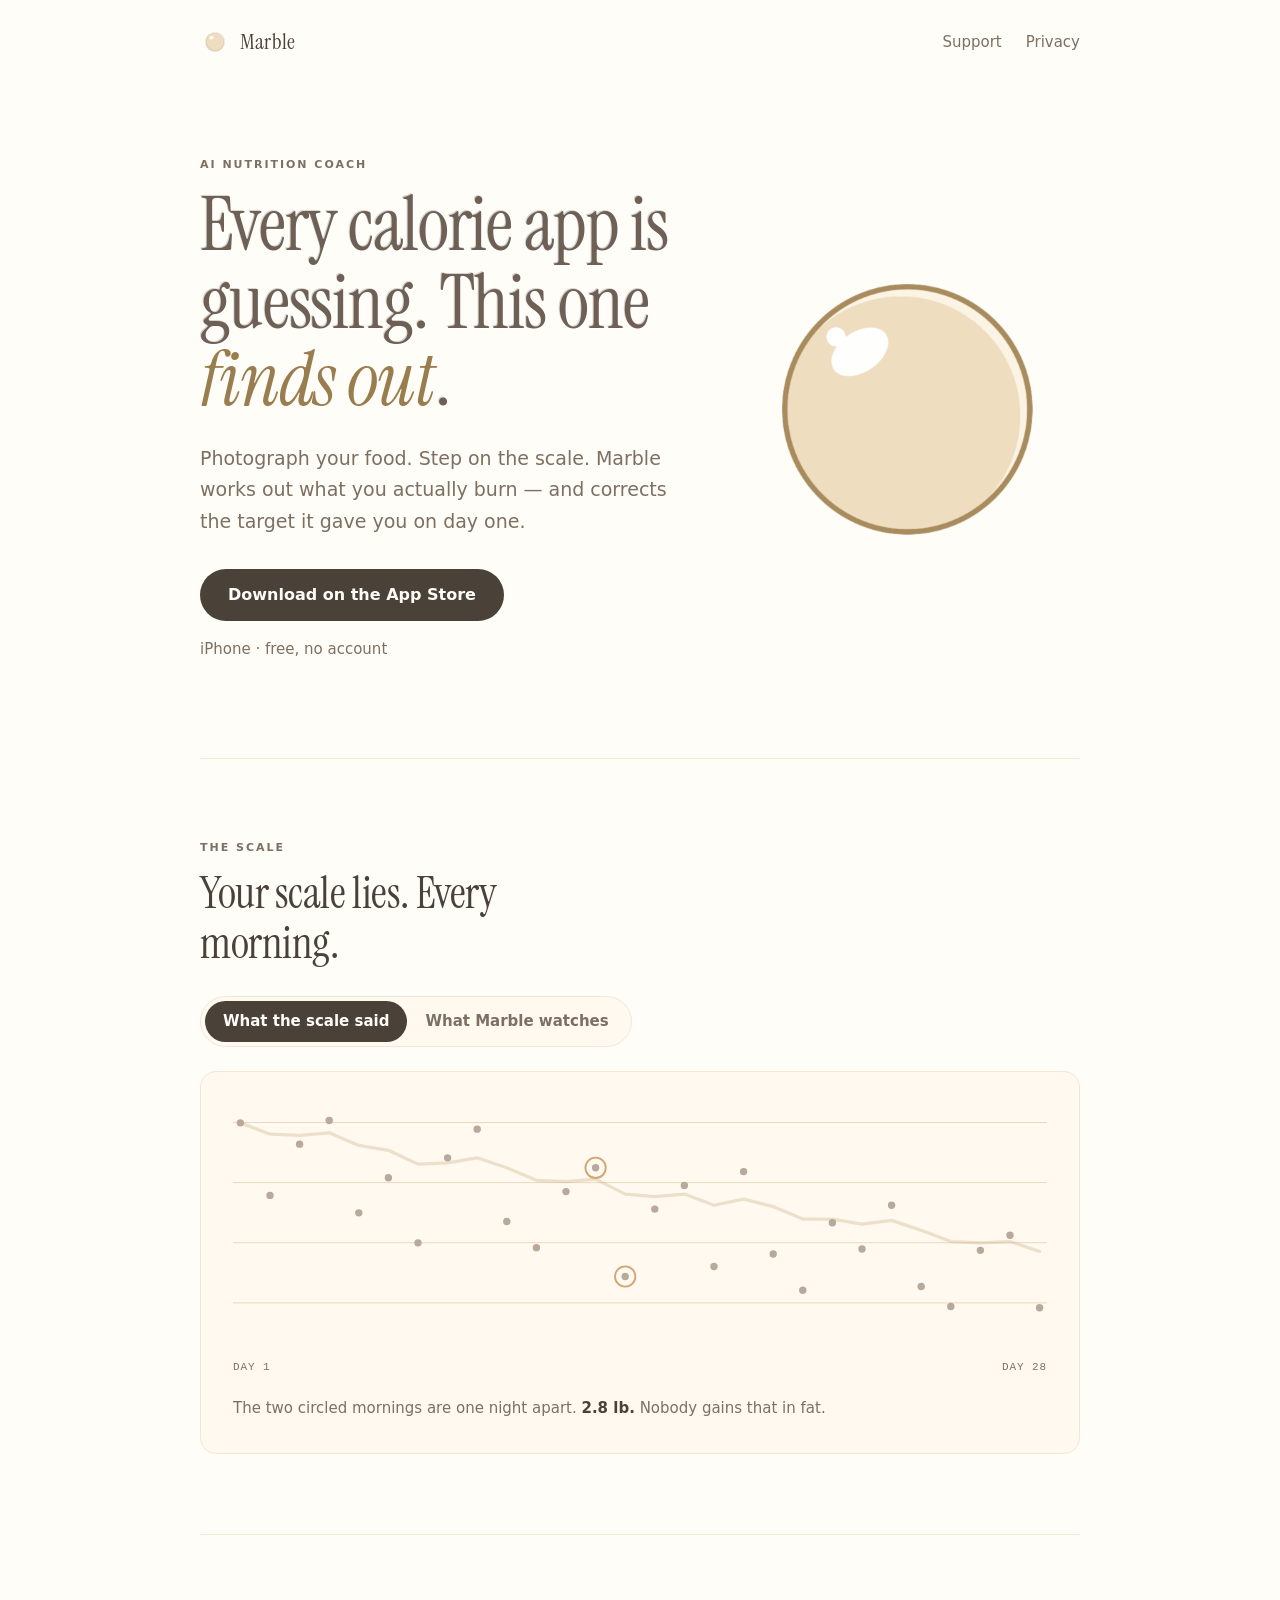
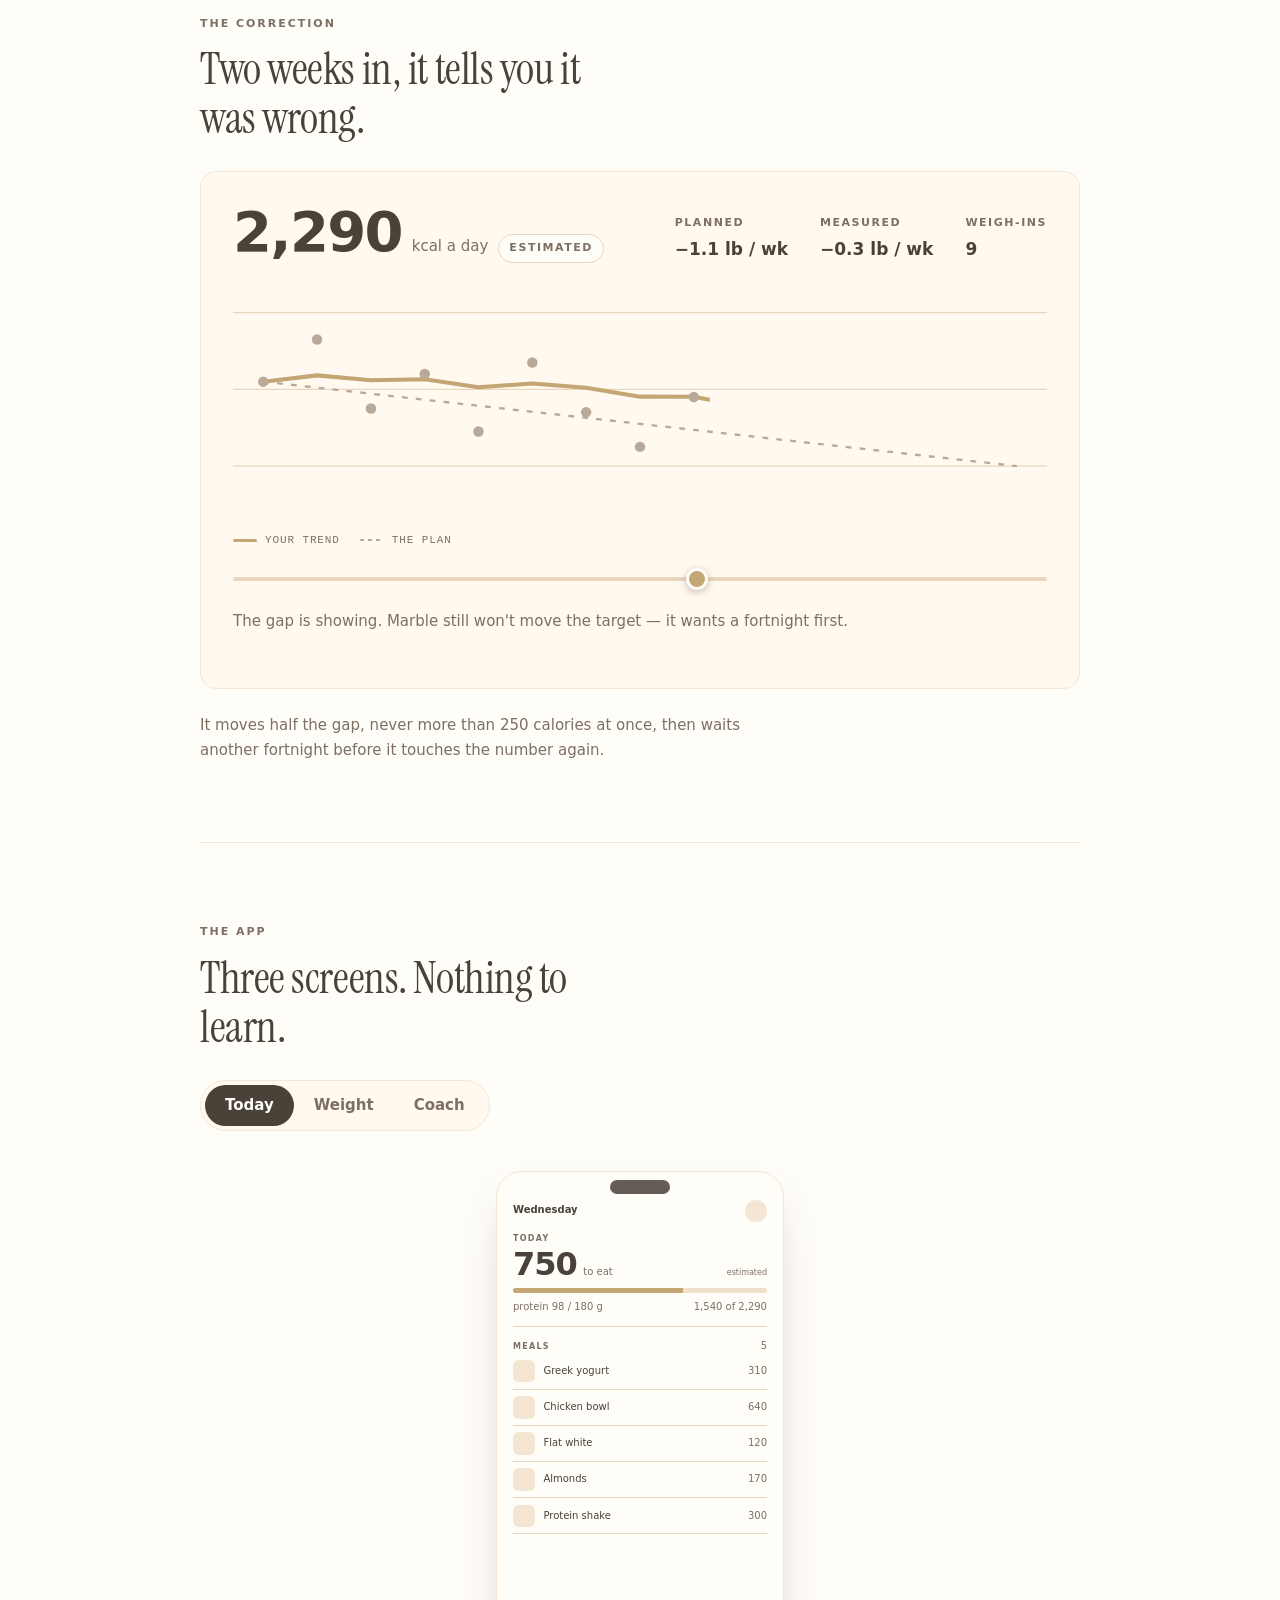
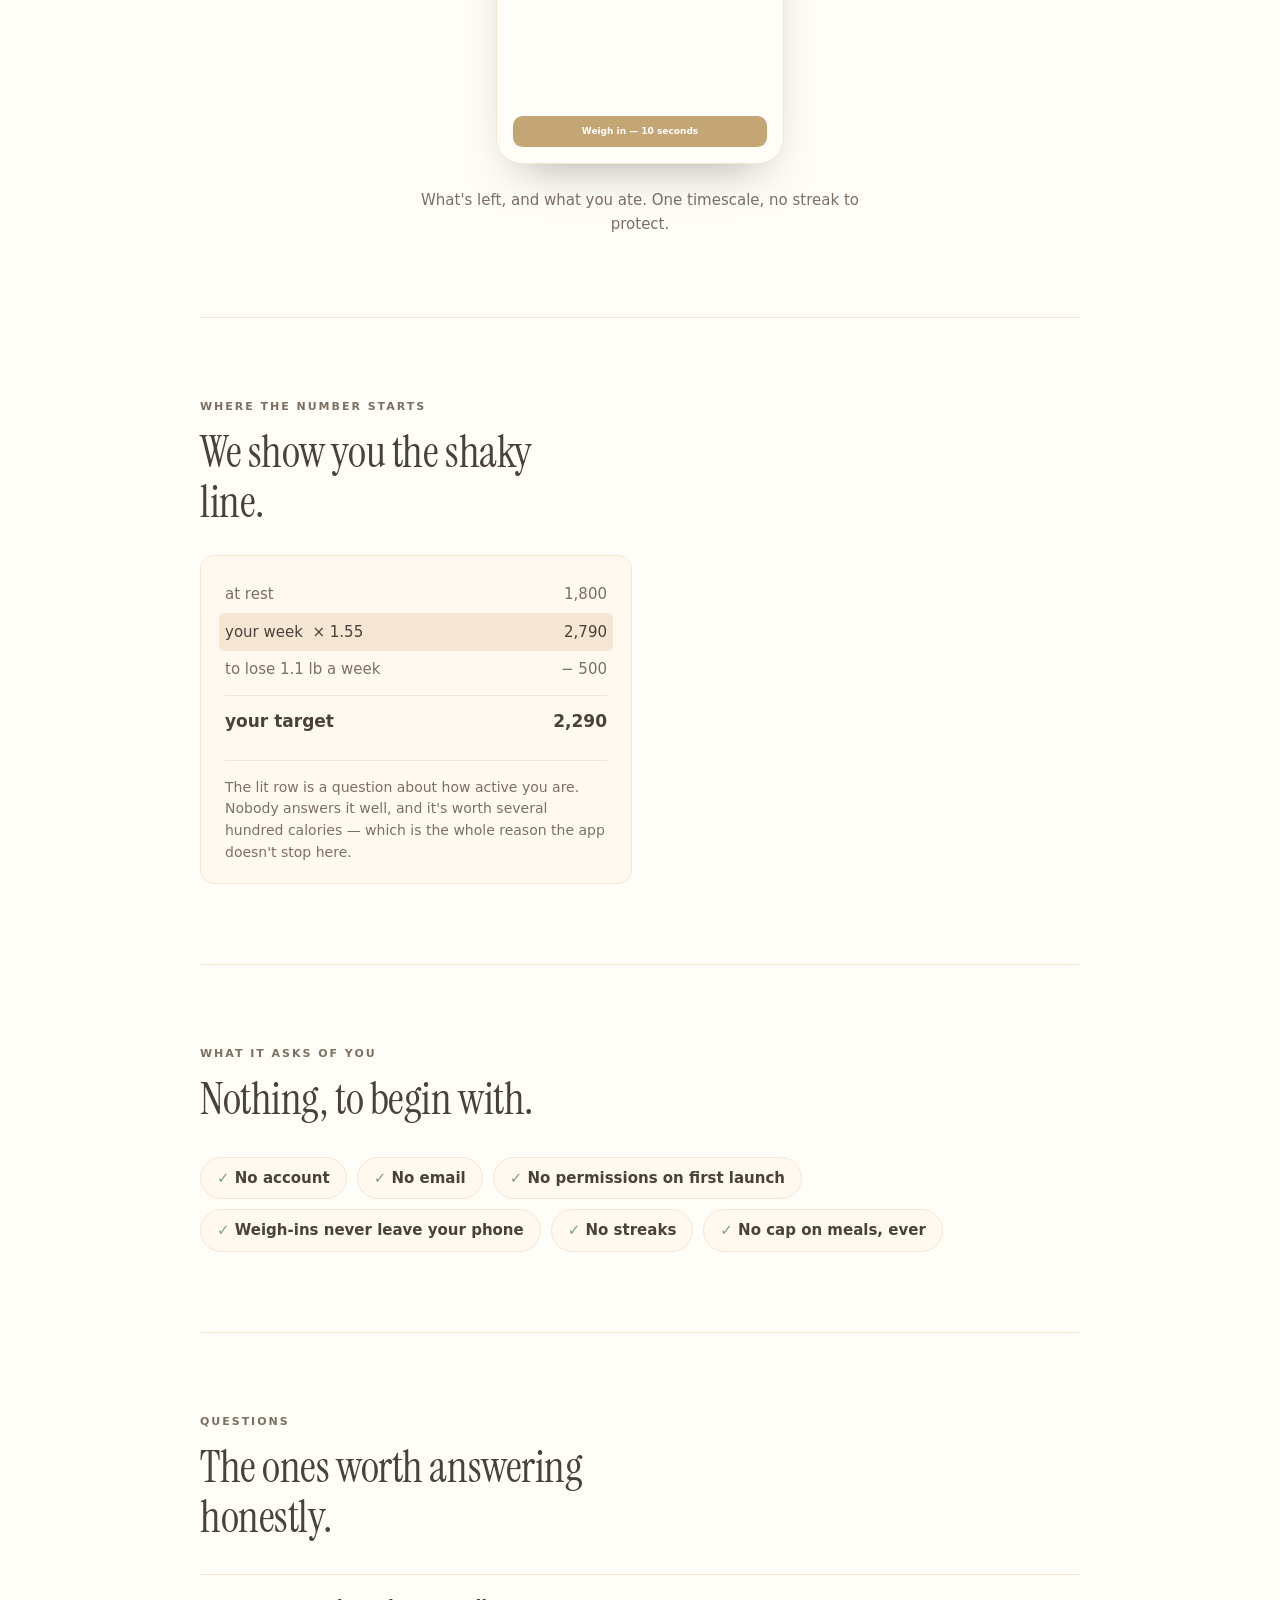
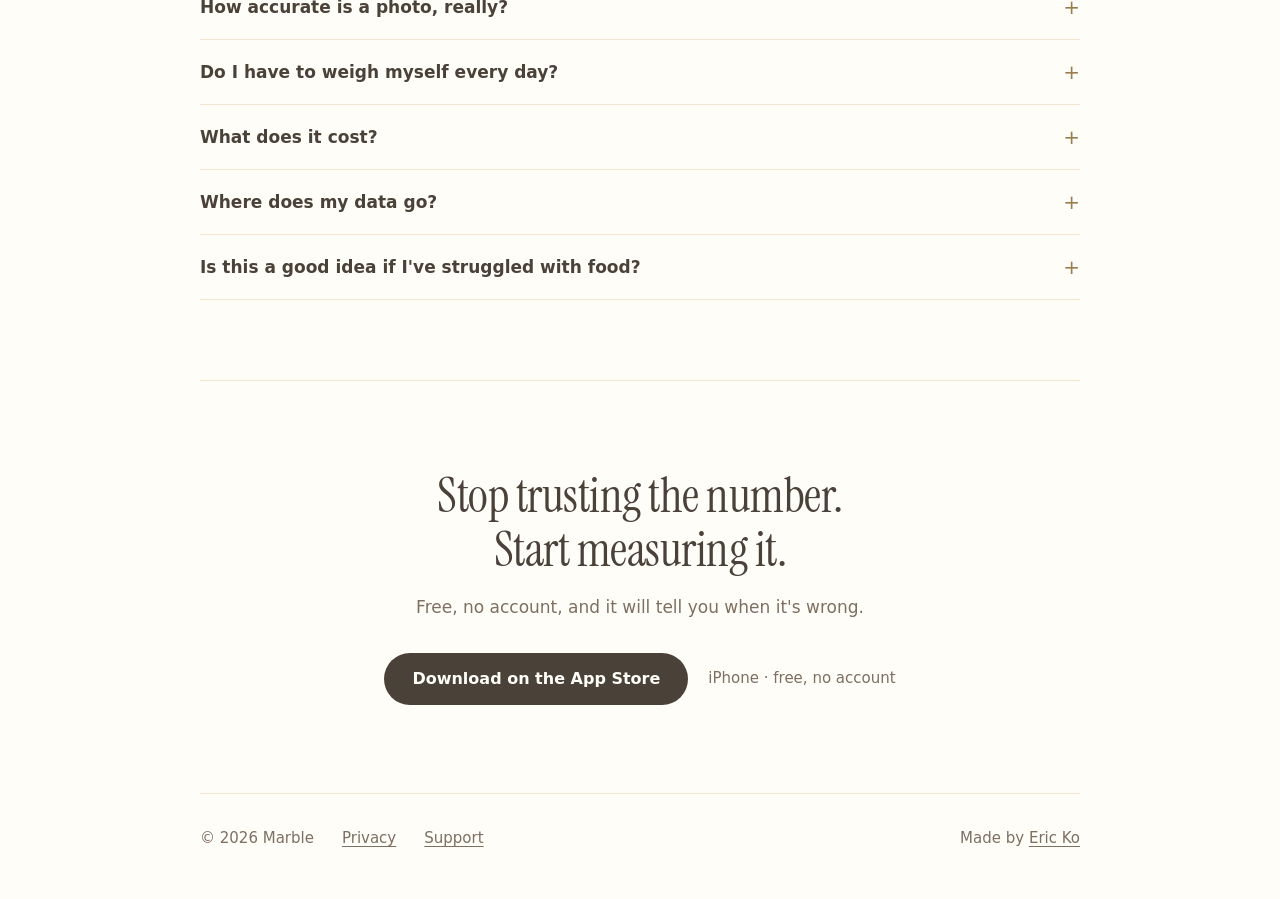
==== commit e9c11b71: "Make the page something you use, not something you read The old page explained the mechanism in para" ====
--- a/index.html
+++ b/index.html
@@ -4,7 +4,7 @@
 <meta charset="UTF-8">
 <meta name="viewport" content="width=device-width, initial-scale=1">
 <title>Marble — the calorie target that corrects itself</title>
-<meta name="description" content="Every calorie app hands you a number and lets you believe it. Marble tells you it is a guess, then spends three weeks measuring what your body actually does and corrects it.">
+<meta name="description" content="Every calorie app hands you a number and lets you believe it. Marble tells you it's a guess, then measures what your body actually does and fixes it.">
 <meta property="og:title" content="Marble — the calorie target that corrects itself">
 <meta property="og:description" content="Your calorie target is a guess. Marble is the one that admits it — then fixes it from your own weigh-ins.">
 <meta property="og:image" content="icon.png">
@@ -28,15 +28,15 @@
   </header>
 
   <main>
+
+    <!-- ─────────────────────────── hero ─────────────────────────── -->
     <section class="hero">
       <div>
         <p class="label">AI nutrition coach</p>
         <h1>Every calorie app is guessing. This one <em>finds out</em>.</h1>
         <p class="lede">
-          Photograph a meal and Marble reads it — the dish, the calories, the
-          protein. Weigh in each morning and it learns what your body actually
-          burns, then corrects the target it gave you on day one. Every other
-          tracker hands you a number and lets you believe it.
+          Photograph your food. Step on the scale. Marble works out what you
+          actually burn — and corrects the target it gave you on day one.
         </p>
         <div class="cta-row">
           <a class="cta" href="#">Download on the App Store</a>
@@ -45,38 +45,148 @@
       </div>
       <figure class="hero-art">
         <img src="hero.png" width="900" height="900"
-             alt="A glass marble: a pale sphere with a bright highlight, on a tan ground.">
+             alt="A marble: a pale sphere with a bright highlight.">
       </figure>
     </section>
 
-
     <hr class="rule">
 
-    <!-- ══════════ the app ══════════ -->
-    <section class="section">
+    <!-- ─────────────────── 1. the scale (toggle) ─────────────────── -->
+    <section class="sec reveal" id="scale">
+      <p class="label">The scale</p>
+      <h2>Your scale lies. Every morning.</h2>
+
+      <div class="switch" role="group" aria-label="What the chart shows">
+        <button type="button" data-view="raw" aria-pressed="true">What the scale said</button>
+        <button type="button" data-view="trend" aria-pressed="false">What Marble watches</button>
+      </div>
+
+      <figure class="figure" data-view="raw">
+        <svg viewBox="0 0 880 262" role="img"
+             aria-label="Twenty-eight daily weigh-ins scattered widely, with a smooth trend line falling steadily through them.">
+          <g class="grid">
+            <line x1="0" y1="20"  x2="880" y2="20"/>
+            <line x1="0" y1="85"  x2="880" y2="85"/>
+            <line x1="0" y1="150" x2="880" y2="150"/>
+            <line x1="0" y1="215" x2="880" y2="215"/>
+          </g>
+          <g class="dots">
+            <circle cx="8" cy="20.4" r="4"/><circle cx="40" cy="98.8" r="4"/><circle cx="72" cy="43.4" r="4"/>
+            <circle cx="104" cy="17.8" r="4"/><circle cx="136" cy="117.7" r="4"/><circle cx="168" cy="79.8" r="4"/>
+            <circle cx="200" cy="150.1" r="4"/><circle cx="232" cy="58.2" r="4"/><circle cx="264" cy="27.2" r="4"/>
+            <circle cx="296" cy="127.1" r="4"/><circle cx="328" cy="155.4" r="4"/><circle cx="360" cy="94.7" r="4"/>
+            <circle cx="392" cy="69.0" r="4"/><circle cx="424" cy="186.5" r="4"/><circle cx="456" cy="113.6" r="4"/>
+            <circle cx="488" cy="88.0" r="4"/><circle cx="520" cy="175.7" r="4"/><circle cx="552" cy="73.1" r="4"/>
+            <circle cx="584" cy="162.2" r="4"/><circle cx="616" cy="201.4" r="4"/><circle cx="648" cy="128.4" r="4"/>
+            <circle cx="680" cy="156.8" r="4"/><circle cx="712" cy="109.5" r="4"/><circle cx="744" cy="197.3" r="4"/>
+            <circle cx="776" cy="218.9" r="4"/><circle cx="808" cy="158.2" r="4"/><circle cx="840" cy="141.9" r="4"/>
+            <circle cx="872" cy="220.2" r="4"/>
+          </g>
+          <g class="rings">
+            <circle cx="392" cy="69.0"  r="11"/>
+            <circle cx="424" cy="186.5" r="11"/>
+          </g>
+          <path class="trend"
+                d="M8,20.4 L40,32.6 L72,33.9 L104,31.2 L136,44.8 L168,50.1 L200,65.0 L232,63.6 L264,58.2 L296,69.0 L328,82.5 L360,83.9 L392,81.2 L424,97.4 L456,100.1 L488,97.4 L520,109.5 L552,102.8 L584,110.9 L616,124.4 L648,124.4 L680,129.8 L712,125.8 L744,136.6 L776,148.7 L808,150.1 L840,148.7 L872,159.5"/>
+        </svg>
+        <div class="axis"><span>Day 1</span><span>Day 28</span></div>
+        <figcaption>
+          <span data-cap="raw">The two circled mornings are one night apart. <b>2.8 lb.</b> Nobody gains that in fat.</span>
+          <span data-cap="trend" hidden>Same 28 mornings, noise removed. <b>Down 5 lb</b> — and it never once told you to panic.</span>
+        </figcaption>
+      </figure>
+    </section>
+
+    <hr class="rule">
+
+    <!-- ───────────── 2. the correction (scrubber) ───────────── -->
+    <section class="sec reveal" id="correction">
+      <p class="label">The correction</p>
+      <h2>Two weeks in, it tells you it was wrong.</h2>
+
+      <div class="lab">
+        <div class="readout">
+          <div class="kpi">
+            <span class="kpi-n" id="target">2,290</span>
+            <span class="kpi-u">kcal a day</span>
+            <span class="badge" id="badge" data-state="est">estimated</span>
+          </div>
+          <dl class="stats">
+            <div><dt>Planned</dt><dd>−1.1 lb / wk</dd></div>
+            <div><dt>Measured</dt><dd id="measured">—</dd></div>
+            <div><dt>Weigh-ins</dt><dd id="ndays">1</dd></div>
+          </dl>
+        </div>
+
+        <svg class="lab-chart" viewBox="0 0 700 200" role="img" id="labchart"
+             aria-label="Daily weigh-ins accumulating against the planned rate of loss.">
+          <defs><clipPath id="rv"><rect id="rvr" x="0" y="0" width="700" height="200"/></clipPath></defs>
+          <g class="grid">
+            <line x1="0" y1="22"  x2="700" y2="22"/>
+            <line x1="0" y1="88"  x2="700" y2="88"/>
+            <line x1="0" y1="154" x2="700" y2="154"/>
+          </g>
+          <path class="plan" d="M26,81.4 L674,154"/>
+          <g clip-path="url(#rv)">
+            <path class="trend" d="M26.0,81.4 L72.3,76.0 L118.6,80.2 L164.9,79.4 L211.1,86.2 L257.4,83.0 L303.7,86.7 L350.0,94.3 L396.3,94.4 L442.6,103.3 L488.9,103.0 L535.1,110.6 L581.4,107.7 L627.7,112.7 L674.0,114.4"/>
+            <g class="dots">
+              <circle cx="26.0" cy="81.4" r="4.5"/><circle cx="72.3" cy="45.1" r="4.5"/><circle cx="118.6" cy="104.5" r="4.5"/>
+              <circle cx="164.9" cy="74.8" r="4.5"/><circle cx="211.1" cy="124.3" r="4.5"/><circle cx="257.4" cy="64.9" r="4.5"/>
+              <circle cx="303.7" cy="107.8" r="4.5"/><circle cx="350.0" cy="137.5" r="4.5"/><circle cx="396.3" cy="94.6" r="4.5"/>
+              <circle cx="442.6" cy="154.0" r="4.5"/><circle cx="488.9" cy="101.2" r="4.5"/><circle cx="535.1" cy="154.0" r="4.5"/>
+              <circle cx="581.4" cy="91.3" r="4.5"/><circle cx="627.7" cy="140.8" r="4.5"/><circle cx="674.0" cy="124.3" r="4.5"/>
+            </g>
+          </g>
+        </svg>
+
+        <div class="legend">
+          <span class="key trend-key">your trend</span>
+          <span class="key plan-key">the plan</span>
+        </div>
+
+        <label class="scrub">
+          <span class="vh">Days of weigh-ins</span>
+          <input type="range" id="scrub" min="1" max="15" step="1" value="1">
+        </label>
+
+        <p class="lab-note" id="note">Day one. The target is arithmetic, and arithmetic can be wrong.</p>
+      </div>
+
+      <p class="fine">
+        It moves half the gap, never more than 250 calories at once, then waits
+        another fortnight before it touches the number again.
+      </p>
+    </section>
+
+    <hr class="rule">
+
+    <!-- ───────────────── 3. the app (tabs) ───────────────── -->
+    <section class="sec reveal" id="app">
       <p class="label">The app</p>
-      <h2>Three screens. Nothing you have to learn.</h2>
-      <p>
-        No streaks, no badges, no ring to close. Marble asks two things of you a
-        day and spends the rest of its time working out whether the number it
-        gave you was right.
-      </p>
-
-      <div class="devices">
-        <figure class="device">
+      <h2>Three screens. Nothing to learn.</h2>
+
+      <div class="tabs" role="tablist" aria-label="Screens">
+        <button role="tab" id="t-today"  aria-controls="p-today"  aria-selected="true">Today</button>
+        <button role="tab" id="t-weight" aria-controls="p-weight" aria-selected="false" tabindex="-1">Weight</button>
+        <button role="tab" id="t-coach"  aria-controls="p-coach"  aria-selected="false" tabindex="-1">Coach</button>
+      </div>
+
+      <div class="stage">
+        <div class="pane" id="p-today" role="tabpanel" aria-labelledby="t-today"
+             data-cap="What's left, and what you ate. One timescale, no streak to protect.">
           <div class="screen">
             <div class="row sb"><span style="font-weight:700">Wednesday</span>
               <span class="thumb" style="border-radius:50%"></span></div>
             <div class="cap" style="margin-top:0.7rem">Today</div>
             <div class="row" style="align-items:baseline;gap:0.4rem;margin-top:0.2rem">
               <span class="big">750</span><span class="dim">to eat</span>
-              <span class="push"></span><span class="dim" style="font-size:0.5rem">ƒ estimated</span>
+              <span class="push"></span><span class="dim" style="font-size:0.5rem">estimated</span>
             </div>
             <div class="track" style="margin-top:0.5rem"><i style="width:67%"></i></div>
             <div class="row sb dim" style="margin-top:0.4rem">
               <span>protein 98 / 180 g</span><span>1,540 of 2,290</span></div>
             <div class="sep"></div>
-            <div class="row sb"><span class="cap">Meals</span><span class="dim">4</span></div>
+            <div class="row sb"><span class="cap">Meals</span><span class="dim">5</span></div>
             <div class="meal"><span class="thumb"></span><span>Greek yogurt</span>
               <span class="push"></span><span class="dim">310</span></div>
             <div class="meal"><span class="thumb"></span><span>Chicken bowl</span>
@@ -85,13 +195,15 @@
               <span class="push"></span><span class="dim">120</span></div>
             <div class="meal"><span class="thumb"></span><span>Almonds</span>
               <span class="push"></span><span class="dim">170</span></div>
+            <div class="meal"><span class="thumb"></span><span>Protein shake</span>
+              <span class="push"></span><span class="dim">300</span></div>
             <div class="push"></div>
             <div class="pill">Weigh in — 10 seconds</div>
           </div>
-          <figcaption><b>Today</b>What you have left, and what you ate. One timescale.</figcaption>
-        </figure>
-
-        <figure class="device">
+        </div>
+
+        <div class="pane" id="p-weight" role="tabpanel" aria-labelledby="t-weight" hidden
+             data-cap="The line through the noise. Single mornings are never a verdict.">
           <div class="screen">
             <div class="row sb"><span style="font-weight:700">Weight</span>
               <span class="dim">30 days</span></div>
@@ -101,29 +213,29 @@
               <span>−0.9 lb / week</span><span>−5.1 total</span></div>
             <svg viewBox="0 0 200 108" style="margin-top:0.8rem" role="img"
                  aria-label="Daily weigh-ins scattered around a falling trend line.">
-              <line x1="0" y1="14" x2="200" y2="14" stroke="#E9D6BC"/>
-              <line x1="0" y1="50" x2="200" y2="50" stroke="#E9D6BC"/>
-              <line x1="0" y1="86" x2="200" y2="86" stroke="#E9D6BC"/>
-              <g fill="#B8A99A">
+              <g class="grid">
+                <line x1="0" y1="14" x2="200" y2="14"/>
+                <line x1="0" y1="50" x2="200" y2="50"/>
+                <line x1="0" y1="86" x2="200" y2="86"/>
+              </g>
+              <g class="dots">
                 <circle cx="4" cy="24" r="2"/><circle cx="19" cy="52" r="2"/><circle cx="34" cy="30" r="2"/>
                 <circle cx="49" cy="21" r="2"/><circle cx="64" cy="59" r="2"/><circle cx="79" cy="45" r="2"/>
                 <circle cx="94" cy="70" r="2"/><circle cx="109" cy="38" r="2"/><circle cx="124" cy="27" r="2"/>
                 <circle cx="139" cy="63" r="2"/><circle cx="154" cy="74" r="2"/><circle cx="169" cy="53" r="2"/>
                 <circle cx="184" cy="43" r="2"/><circle cx="197" cy="84" r="2"/></g>
-              <circle cx="184" cy="43" r="5.5" fill="none" stroke="#D4A574" stroke-width="1.4"/>
-              <circle cx="197" cy="84" r="5.5" fill="none" stroke="#D4A574" stroke-width="1.4"/>
-              <path d="M4,24 L19,29 L34,30 L49,29 L64,35 L79,37 L94,44 L109,43 L124,40 L139,46 L154,53 L169,54 L184,53 L197,60"
-                    fill="none" stroke="#C4A574" stroke-width="2.4"
-                    stroke-linecap="round" stroke-linejoin="round"/>
+              <g class="rings"><circle cx="184" cy="43" r="5.5"/><circle cx="197" cy="84" r="5.5"/></g>
+              <path class="trend" stroke-width="2.4"
+                    d="M4,24 L19,29 L34,30 L49,29 L64,35 L79,37 L94,44 L109,43 L124,40 L139,46 L154,53 L169,54 L184,53 L197,60"/>
             </svg>
             <div class="dim" style="margin-top:0.6rem">
               The two circled readings are one night apart — 2.6 lb. That's water.</div>
             <div class="push"></div>
           </div>
-          <figcaption><b>Weight</b>The line through the noise, and the correction counting down.</figcaption>
-        </figure>
-
-        <figure class="device">
+        </div>
+
+        <div class="pane" id="p-coach" role="tabpanel" aria-labelledby="t-coach" hidden
+             data-cap="It has read every meal and every weigh-in, so it answers about you.">
           <div class="screen">
             <div class="row sb"><span style="font-weight:700">Coach</span></div>
             <div class="bubble me" style="margin-top:0.7rem">I'm up 3 lb since Monday</div>
@@ -131,259 +243,105 @@
               was a low reading, not your baseline.</div>
             <div class="bubble">You logged ramen on Tuesday. Sodium holds water for two or
               three days, which is exactly the shape of what you're seeing.</div>
+            <div class="bubble me">so should I eat less this week</div>
+            <div class="bubble">No. You've got nine days of data and the trend is doing what
+              it should. If the target really is too high, Marble will move it itself on
+              day fifteen — and tell you why.</div>
             <div class="push"></div>
             <div class="row sb dim" style="border:1px solid #E9D6BC;border-radius:0.6rem;
                  padding:0.5rem 0.6rem"><span>Message</span><span style="color:#C4A574">↑</span></div>
           </div>
-          <figcaption><b>Coach</b>It has read every meal and every weigh-in, so it answers about you.</figcaption>
-        </figure>
-      </div>
+        </div>
+      </div>
+
+      <p class="stage-cap" id="stagecap">What's left, and what you ate. One timescale, no streak to protect.</p>
     </section>
 
     <hr class="rule">
 
-    <!-- ══════════ the guess ══════════ -->
-    <section class="section">
-      <p class="label">Where the number comes from</p>
-      <h2>We show you the arithmetic, including the shaky part.</h2>
-      <p>
-        Your target is built from your body — the equation has been the standard
-        since 1990. But the largest input is a question about how active you are,
-        and <strong>nobody answers that well</strong>. Most people overshoot it.
-        That one line can move your target by a few hundred calories.
-      </p>
+    <!-- ───────────── 4. where the number starts ───────────── -->
+    <section class="sec reveal">
+      <p class="label">Where the number starts</p>
+      <h2>We show you the shaky line.</h2>
 
       <figure class="receipt">
         <div class="soft"><span>at rest</span><span>1,800</span></div>
         <div class="soft lit"><span>your week &nbsp;× 1.55</span><span>2,790</span></div>
         <div class="soft"><span>to lose 1.1 lb a week</span><span>− 500</span></div>
         <div class="tot"><span>your target</span><span>2,290</span></div>
-      </figure>
-
-      <p>
-        So Marble says which line it isn't sure about, rather than handing you a
-        number and letting you assume it's measured. Everything after that is the
-        app finding out.
-      </p>
-    </section>
-
-    <hr class="rule">
-
-    <!-- ══════════ the scale ══════════ -->
-    <section class="section">
-      <p class="label">The part nobody explains</p>
-      <h2>Your scale is going to lie to you. Constantly.</h2>
-      <p>
-        Salt, water, carbohydrate and what's still in your gut move the number by
-        a few pounds overnight. Real fat loss is about half a pound a week.
-        <strong>The noise is several times larger than the signal</strong> — which
-        is why people quit three days into something that was working.
-      </p>
-
-      <figure class="figure">
-        <svg viewBox="0 0 880 240" role="img"
-             aria-label="Twenty-eight daily weigh-ins scattered widely, with a smooth trend line falling steadily through them.">
-          <line x1="0" y1="20"  x2="880" y2="20"  stroke="#E9D6BC"/>
-          <line x1="0" y1="75"  x2="880" y2="75"  stroke="#E9D6BC"/>
-          <line x1="0" y1="130" x2="880" y2="130" stroke="#E9D6BC"/>
-          <line x1="0" y1="185" x2="880" y2="185" stroke="#E9D6BC"/>
-          <g fill="#B8A99A">
-            <circle cx="8" cy="46" r="4"/><circle cx="40" cy="104" r="4"/><circle cx="72" cy="63" r="4"/>
-            <circle cx="104" cy="44" r="4"/><circle cx="136" cy="118" r="4"/><circle cx="168" cy="90" r="4"/>
-            <circle cx="200" cy="142" r="4"/><circle cx="232" cy="74" r="4"/><circle cx="264" cy="51" r="4"/>
-            <circle cx="296" cy="125" r="4"/><circle cx="328" cy="146" r="4"/><circle cx="360" cy="101" r="4"/>
-            <circle cx="392" cy="82" r="4"/><circle cx="424" cy="169" r="4"/><circle cx="456" cy="115" r="4"/>
-            <circle cx="488" cy="96" r="4"/><circle cx="520" cy="161" r="4"/><circle cx="552" cy="85" r="4"/>
-            <circle cx="584" cy="151" r="4"/><circle cx="616" cy="180" r="4"/><circle cx="648" cy="126" r="4"/>
-            <circle cx="680" cy="147" r="4"/><circle cx="712" cy="112" r="4"/><circle cx="744" cy="177" r="4"/>
-            <circle cx="776" cy="193" r="4"/><circle cx="808" cy="148" r="4"/><circle cx="840" cy="136" r="4"/>
-            <circle cx="872" cy="194" r="4"/></g>
-          <circle cx="392" cy="82"  r="11" fill="none" stroke="#D4A574" stroke-width="2"/>
-          <circle cx="424" cy="169" r="11" fill="none" stroke="#D4A574" stroke-width="2"/>
-          <path d="M8,46 L40,55 L72,56 L104,54 L136,64 L168,68 L200,79 L232,78 L264,74 L296,82 L328,92 L360,93 L392,91 L424,103 L456,105 L488,103 L520,112 L552,107 L584,113 L616,123 L648,123 L680,127 L712,124 L744,132 L776,141 L808,142 L840,141 L872,149"
-                fill="none" stroke="#C4A574" stroke-width="3.5"
-                stroke-linecap="round" stroke-linejoin="round"/>
-          <text x="0" y="222" font-size="12" fill="#7D6F62"
-                font-family="ui-monospace,Menlo,monospace">DAY 1</text>
-          <text x="880" y="222" font-size="12" fill="#7D6F62" text-anchor="end"
-                font-family="ui-monospace,Menlo,monospace">DAY 28</text>
-        </svg>
         <figcaption>
-          Grey dots are what the scale said each morning. The line is what Marble
-          watches. <b>The two circled readings are one night apart — nearly 3 lb.</b>
-          Nobody gains that in fat overnight. Meanwhile the line just keeps walking
-          downhill, and it never once told you to panic.
+          The lit row is a question about how active you are. Nobody answers it
+          well, and it's worth several hundred calories — which is the whole
+          reason the app doesn't stop here.
         </figcaption>
       </figure>
     </section>
 
     <hr class="rule">
 
-    <!-- ══════════ the correction ══════════ -->
-    <section class="section">
-      <p class="label">The part no other tracker does</p>
-      <h2>Three weeks in, it tells you it was wrong.</h2>
-      <p>
-        Once your weigh-ins have said something the formula couldn't, Marble
-        compares what your weight actually did against what the target was built
-        to produce — and changes the target to match. Not a nudge you have to
-        interpret. A new number, and a plain sentence about why the first one
-        missed.
-      </p>
-      <blockquote style="font-family:var(--display);font-size:clamp(1.5rem,3.4vw,2.125rem);
-                  line-height:1.3;margin:2rem 0 0;max-width:44rem;letter-spacing:-0.01em">
-        “We were wrong. <span style="color:var(--tan-deep);font-style:italic">Here's the
-        real number.</span>”
-      </blockquote>
-      <p>
-        From then on the figure on your home screen stops saying <em>estimated</em>
-        and starts saying <em>measured</em>. That word changing is the whole
-        product.
-      </p>
+    <!-- ───────────── 5. what it asks of you ───────────── -->
+    <section class="sec reveal">
+      <p class="label">What it asks of you</p>
+      <h2>Nothing, to begin with.</h2>
+      <ul class="chips">
+        <li>No account</li>
+        <li>No email</li>
+        <li>No permissions on first launch</li>
+        <li>Weigh-ins never leave your phone</li>
+        <li>No streaks</li>
+        <li>No cap on meals, ever</li>
+      </ul>
     </section>
 
     <hr class="rule">
 
-    <section class="sequence">
-      <p class="label">How it works</p>
-      <h2>A guess, two habits, and a correction.</h2>
-      <div class="steps">
-        <article class="step">
-          <div class="ord">1</div>
-          <h3>It starts with a guess</h3>
-          <p>
-            A minute of questions — height, weight, age, what you're after.
-            Marble works out a target and shows you the arithmetic that produced
-            it, including which line is the shakiest. It's an estimate, and it
-            says so.
-          </p>
-        </article>
-        <article class="step">
-          <div class="ord">2</div>
-          <h3>You feed it two things</h3>
-          <p>
-            Photograph what you eat — the dish, the calories, the protein. Then
-            step on the scale each morning. Ten seconds, one number, and the app
-            never judges you on a single reading.
-          </p>
-        </article>
-        <article class="step">
-          <div class="ord">3</div>
-          <h3>It corrects itself</h3>
-          <p>
-            After about three weeks your weigh-ins have said something the
-            formula couldn't: what you actually burn. Marble changes the target
-            to match, and tells you plainly that its first guess was wrong.
-          </p>
-        </article>
-      </div>
-    </section>
-
-    <hr class="rule">
-
-    <section class="difference">
-      <p class="label">Why it's different</p>
-      <blockquote>
-        Every calorie app is guessing. Marble is the one that
-        <span>admits it, measures how wrong it was, and fixes the number.</span>
-      </blockquote>
-      <p>
-        The target you're given on day one comes from an equation that's been
-        the standard since 1990 — and it's still only accurate to within a few
-        hundred calories, because the biggest input is a question about how
-        active you are that nobody answers well. Marble treats that as a
-        starting guess rather than a verdict. Your weigh-ins do the rest.
-      </p>
-      <p>
-        Which is also why the scale can't scare you here. A morning is water,
-        salt and what's still in your gut — several pounds of noise around half
-        a pound of signal. Marble watches the line through the noise, and on the
-        morning the number jumps it tells you what it actually means.
-      </p>
-    </section>
-  </main>
-
-    <hr class="rule">
-
-    <section class="difference">
-      <p class="label">What it asks of you</p>
-      <blockquote>
-        No account, no email, no sign-up — and <span>no permissions at
-        all</span> when you open it for the first time.
-      </blockquote>
-      <p>
-        Your weigh-ins never leave your phone. Not to a server, not to Apple
-        Health, not anywhere — the whole trend and every correction is computed
-        on the device. Meal photos are sent to be analysed and that's the only
-        thing that goes out. The camera is asked for when you first take a
-        photo, notifications only if you choose a weigh-in reminder, and nothing
-        is asked for before the app has done something for you.
-      </p>
-    </section>
-
-
-    <hr class="rule">
-
-    <section class="section">
+    <!-- ───────────── 6. questions ───────────── -->
+    <section class="sec reveal">
       <p class="label">Questions</p>
       <h2>The ones worth answering honestly.</h2>
       <div class="faq">
         <details>
           <summary>How accurate is a photo, really?</summary>
           <p>
-            It's an estimate, and a mixed dish leaves real uncertainty about oil
-            and portion size. But small consistent errors matter much less here
-            than they would elsewhere: because Marble corrects your target against
-            your actual weigh-ins, reading your meals a little low every time
-            simply means the target settles a little lower to match — and your
-            results still land where you wanted them. If something looks wrong,
-            tell the coach and it re-reads the plate.
+            It's an estimate. But reading your meals a little low every time just
+            means the corrected target settles a little lower to match — and your
+            results still land where you wanted them. Consistency matters more
+            than accuracy here.
           </p>
         </details>
         <details>
           <summary>Do I have to weigh myself every day?</summary>
           <p>
-            It's the one thing that makes the rest work, and it takes ten seconds.
-            Weighing daily is also less stressful than weighing weekly, not more —
-            when every reading is one dot in a line, no single morning is a verdict.
-            You're feeding a trend, not collecting a grade.
+            It's the thing that makes the rest work, and it takes ten seconds.
+            Daily is also less stressful than weekly: when every reading is one
+            dot in a line, no single morning is a verdict.
           </p>
         </details>
         <details>
           <summary>What does it cost?</summary>
           <p>
-            Logging is free and always unlimited — photos, weigh-ins, your trend,
-            and the target correction. There is no cap on meals, because an
-            incomplete record would make the correction wrong. The conversational
-            coach is the paid part.
-          </p>
-        </details>
-        <details>
-          <summary>Do I need an account?</summary>
-          <p>
-            No. There's no sign-up, no email, and nothing to log in to. Marble
-            asks for no system permissions at all when you first open it — the
-            camera when you take your first photo, notifications only if you
-            choose a weigh-in reminder.
+            Logging is free and unlimited — photos, weigh-ins, your trend, and
+            the correction. Meals are never capped, because an incomplete record
+            would make the correction wrong. The conversational coach is the
+            paid part.
           </p>
         </details>
         <details>
           <summary>Where does my data go?</summary>
           <p>
-            Your weigh-ins never leave your phone — the trend and every correction
+            Your weigh-ins never leave your phone; the trend and every correction
             are computed on the device. Meal photos are sent to be analysed, and
-            that's the only thing that goes out. Full detail on the
+            that's the only thing that goes out. Detail on the
             <a href="privacy/">privacy page</a>.
           </p>
         </details>
         <details>
           <summary>Is this a good idea if I've struggled with food?</summary>
           <p>
-            Be careful, and talk to a doctor or a registered dietitian first.
-            Marble is built to be less obsessive than most trackers — it hides
-            single readings, refuses to celebrate a streak, and tells you when a
-            scary morning is meaningless. But it is still an app that counts, and
-            counting isn't right for everyone.
+            Talk to a doctor or a dietitian first. Marble hides single readings,
+            refuses to celebrate streaks, and tells you when a scary morning is
+            meaningless — but it is still an app that counts, and counting isn't
+            right for everyone.
           </p>
         </details>
       </div>
@@ -391,14 +349,14 @@
 
     <section class="closer">
       <h2>Stop trusting the number.<br>Start measuring it.</h2>
-      <p>
-        Free to use, no account, and it will tell you when it's wrong.
-      </p>
+      <p>Free, no account, and it will tell you when it's wrong.</p>
       <div class="cta-row">
         <a class="cta" href="#">Download on the App Store</a>
         <span class="cta-note">iPhone · free, no account</span>
       </div>
     </section>
+
+  </main>
 
   <footer class="site-footer">
     <span>© 2026 Marble</span>
@@ -408,5 +366,143 @@
   </footer>
 </div>
 
+<script>
+(function () {
+  "use strict";
+  var still = window.matchMedia("(prefers-reduced-motion: reduce)").matches;
+
+  /* ── 1. scale ⇄ trend ─────────────────────────────────────────────
+     The dots don't leave the DOM, they fade — so the eye can see that the
+     line was always the same line, and only the noise went away. */
+  (function () {
+    var host = document.getElementById("scale");
+    if (!host) return;
+    var buttons = [].slice.call(host.querySelectorAll(".switch button"));
+    var figure  = host.querySelector(".figure");
+    var caps    = [].slice.call(host.querySelectorAll("[data-cap]"));
+    buttons.forEach(function (button) {
+      button.addEventListener("click", function () {
+        var view = button.getAttribute("data-view");
+        buttons.forEach(function (b) { b.setAttribute("aria-pressed", b === button); });
+        figure.setAttribute("data-view", view);
+        caps.forEach(function (c) { c.hidden = c.getAttribute("data-cap") !== view; });
+      });
+    });
+  }());
+
+  /* ── 2. the correction, day by day ───────────────────────────────
+     Every number here comes off the real implementation: the trend is an
+     EWMA at α=0.15, the correction is half the measured gap capped at 250
+     kcal, and it refuses to fire before fourteen days of history. Drag to
+     day 15 and the target moves 2,290 → 2,140, which is what the app
+     would actually propose for this series. */
+  (function () {
+    var host = document.getElementById("correction");
+    if (!host) return;
+
+    var X = [26, 72, 119, 165, 211, 257, 304, 350, 396, 443, 489, 535, 581, 628, 674];
+    /* Weekly rate over the whole span so far, from day 8 (before that the
+       app shows nothing, because a week of readings can't tell fat from water). */
+    var RATE = { 8: "−0.4", 9: "−0.3", 10: "−0.5", 11: "−0.5",
+                 12: "−0.6", 13: "−0.5", 14: "−0.5", 15: "−0.5" };
+
+    var slider   = document.getElementById("scrub");
+    var reveal   = document.getElementById("rvr");
+    var target   = document.getElementById("target");
+    var badge    = document.getElementById("badge");
+    var measured = document.getElementById("measured");
+    var ndays    = document.getElementById("ndays");
+    var note     = document.getElementById("note");
+
+    function draw(day) {
+      reveal.setAttribute("width", String(X[day - 1] + 14));
+      ndays.textContent = String(day);
+      measured.textContent = RATE[day] ? RATE[day] + " lb / wk" : "—";
+
+      var done = day >= 15;
+      target.textContent = done ? "2,140" : "2,290";
+      target.classList.toggle("moved", done);
+      badge.textContent = done ? "measured" : "estimated";
+      badge.setAttribute("data-state", done ? "meas" : "est");
+
+      note.textContent =
+        done ? "You were losing half a pound a week, not 1.1 — so you burn less than the formula guessed. Marble drops your target 150 calories and says so."
+        : day >= 8 ? "The gap is showing. Marble still won't move the target — it wants a fortnight first."
+        : day >= 4 ? "Still noise. A single morning is water, salt, and what's in your gut."
+        : "Day one. The target is arithmetic, and arithmetic can be wrong.";
+    }
+
+    slider.addEventListener("input", function () { draw(+slider.value); });
+    draw(1);
+
+    /* Play it once, the first time it comes into view — the control is only
+       obviously a control after something has moved. */
+    if (!still && "IntersectionObserver" in window) {
+      var played = false;
+      new IntersectionObserver(function (entries, self) {
+        if (!entries[0].isIntersecting || played) return;
+        played = true;
+        self.disconnect();
+        var day = 1;
+        var tick = setInterval(function () {
+          day += 1;
+          slider.value = day;
+          draw(day);
+          if (day >= 15) clearInterval(tick);
+        }, 190);
+      }, { threshold: 0.55 }).observe(host.querySelector(".lab"));
+    }
+  }());
+
+  /* ── 3. the three screens ────────────────────────────────────────── */
+  (function () {
+    var host = document.getElementById("app");
+    if (!host) return;
+    var tabs   = [].slice.call(host.querySelectorAll('[role="tab"]'));
+    var caption = document.getElementById("stagecap");
+
+    function show(tab) {
+      tabs.forEach(function (t) {
+        var on = t === tab;
+        t.setAttribute("aria-selected", on);
+        t.tabIndex = on ? 0 : -1;
+        document.getElementById(t.getAttribute("aria-controls")).hidden = !on;
+      });
+      caption.textContent =
+        document.getElementById(tab.getAttribute("aria-controls")).getAttribute("data-cap");
+    }
+
+    tabs.forEach(function (tab, i) {
+      tab.addEventListener("click", function () { show(tab); });
+      tab.addEventListener("keydown", function (e) {
+        var step = e.key === "ArrowRight" ? 1 : e.key === "ArrowLeft" ? -1 : 0;
+        if (!step) return;
+        e.preventDefault();
+        var next = tabs[(i + step + tabs.length) % tabs.length];
+        next.focus();
+        show(next);
+      });
+    });
+  }());
+
+  /* ── sections arrive as you reach them ───────────────────────────── */
+  (function () {
+    var sections = [].slice.call(document.querySelectorAll(".reveal"));
+    if (still || !("IntersectionObserver" in window)) {
+      sections.forEach(function (s) { s.classList.add("in"); });
+      return;
+    }
+    var watch = new IntersectionObserver(function (entries) {
+      entries.forEach(function (entry) {
+        if (!entry.isIntersecting) return;
+        entry.target.classList.add("in");
+        watch.unobserve(entry.target);
+      });
+    }, { rootMargin: "0px 0px -12% 0px" });
+    sections.forEach(function (s) { watch.observe(s); });
+  }());
+}());
+</script>
+
 </body>
 </html>
--- a/styles.css
+++ b/styles.css
@@ -1,15 +1,21 @@
 /* Marble — palette ported from the app's Butter theme (Sources/Theme/Theme.swift)
-   so the site and the app read as one product. */
+   so the site and the app read as one product.
+
+   Everything on this page is drawn in CSS and SVG rather than exported as
+   images: the product screens stay honest because they're built from the same
+   tokens the app uses, and the whole page ships in one request. */
 
 :root {
   --bg: #FFFDF8;
   --card: #FFF9F0;
   --edge: #F5E6D3;
+  --line: #E9D6BC;
   --tan: #C4A574;
   --tan-deep: #9A7D4E;
   --sage: #7FA086;
   --ink: #4A4139;
   --muted: #7D6F62;
+  --grey: #B8A99A;
 
   --measure: 34rem;
   --gutter: clamp(1.25rem, 5vw, 2.5rem);
@@ -17,6 +23,7 @@
   --display: "Instrument Serif", "Hoefler Text", Georgia, serif;
   --body: -apple-system, BlinkMacSystemFont, "SF Pro Text", "Segoe UI",
     system-ui, sans-serif;
+  --mono: ui-monospace, SFMono-Regular, Menlo, monospace;
 }
 
 * { box-sizing: border-box; }
@@ -33,49 +40,42 @@
   -webkit-font-smoothing: antialiased;
 }
 
-/* Roman inscriptional labels — letterspaced caps, the vernacular of carved stone. */
+/* Letterspaced caps — the section label, used everywhere instead of a
+   paragraph of set-up. */
 .label {
   font-size: 0.6875rem;
   letter-spacing: 0.18em;
   text-transform: uppercase;
   color: var(--muted);
   font-weight: 600;
+  margin: 0;
 }
 
 a { color: var(--tan-deep); text-underline-offset: 0.2em; }
 a:focus-visible,
-button:focus-visible {
+button:focus-visible,
+summary:focus-visible,
+input:focus-visible {
   outline: 2px solid var(--tan-deep);
   outline-offset: 3px;
   border-radius: 2px;
 }
 
-.wrap {
-  max-width: 60rem;
-  margin: 0 auto;
-  padding-inline: var(--gutter);
-}
+.vh {
+  position: absolute; width: 1px; height: 1px;
+  overflow: hidden; clip-path: inset(50%); white-space: nowrap;
+}
+
+.wrap { max-width: 60rem; margin: 0 auto; padding-inline: var(--gutter); }
+
+.rule { border: 0; border-top: 1px solid var(--edge); margin: 0; }
 
 /* ---------- masthead ---------- */
 
-.masthead {
-  display: flex;
-  align-items: center;
-  gap: 0.625rem;
-  padding-block: 1.5rem;
-}
+.masthead { display: flex; align-items: center; gap: 0.625rem; padding-block: 1.5rem; }
 .masthead img { width: 30px; height: 30px; border-radius: 7px; }
-.masthead .name {
-  font-family: var(--display);
-  font-size: 1.375rem;
-  letter-spacing: 0.01em;
-}
-.masthead nav {
-  margin-left: auto;
-  display: flex;
-  gap: 1.5rem;
-  font-size: 0.9375rem;
-}
+.masthead .name { font-family: var(--display); font-size: 1.375rem; letter-spacing: 0.01em; }
+.masthead nav { margin-left: auto; display: flex; gap: 1.5rem; font-size: 0.9375rem; }
 .masthead nav a { color: var(--muted); text-decoration: none; }
 .masthead nav a:hover { color: var(--ink); }
 
@@ -88,14 +88,10 @@
   align-items: center;
   padding-block: clamp(2rem, 6vw, 4.5rem) clamp(3rem, 8vw, 6rem);
 }
-
-@media (min-width: 56rem) {
-  .hero { grid-template-columns: 1.15fr 0.85fr; gap: 4rem; }
-}
-
-/* The signature: the headline as a carved object. Light falls from the upper
-   left, exactly as in the app's statue art, so the type reads as incised
-   rather than printed. */
+@media (min-width: 56rem) { .hero { grid-template-columns: 1.15fr 0.85fr; gap: 4rem; } }
+
+/* Light falls from the upper left, the same direction as the highlight on the
+   marble, so the type and the mark agree about where the sun is. */
 .hero h1 {
   font-family: var(--display);
   font-weight: 400;
@@ -108,11 +104,7 @@
     -1px -1px 0 rgba(74, 65, 57, 0.22),
      1px  1px 0 rgba(255, 255, 255, 0.95);
 }
-.hero h1 em {
-  font-style: italic;
-  color: var(--tan-deep);
-  text-shadow: none;
-}
+.hero h1 em { font-style: italic; color: var(--tan-deep); text-shadow: none; }
 
 .hero p.lede {
   max-width: var(--measure);
@@ -124,204 +116,226 @@
 .hero-art {
   margin: 0;
   justify-self: center;
-  max-width: 22rem;
+  max-width: 20rem;
   width: 100%;
-  /* The source art runs off its own bottom edge; the rounded crop makes that
-     read as a niche rather than a truncation. */
-  border-radius: 18px;
-  overflow: hidden;
-  background: var(--card);
-}
-.hero-art img { width: 100%; height: auto; display: block; }
+}
+.hero-art img { width: 100%; height: auto; display: block; animation: bob 7s ease-in-out infinite; }
+
+@keyframes bob { 0%, 100% { transform: translateY(0); } 50% { transform: translateY(-8px); } }
 
 .cta-row {
-  display: flex;
-  flex-wrap: wrap;
-  align-items: center;
-  gap: 1rem 1.25rem;
-  margin-top: 2rem;
+  display: flex; flex-wrap: wrap; align-items: center;
+  gap: 1rem 1.25rem; margin-top: 2rem;
 }
 .cta {
   display: inline-block;
-  background: var(--ink);
-  color: var(--bg);
-  text-decoration: none;
-  font-weight: 600;
-  font-size: 1rem;
-  padding: 0.8125rem 1.75rem;
-  border-radius: 999px;
-}
-.cta:hover { background: #362F29; }
+  background: var(--ink); color: var(--bg);
+  text-decoration: none; font-weight: 600; font-size: 1rem;
+  padding: 0.8125rem 1.75rem; border-radius: 999px;
+  transition: transform 0.15s ease, background 0.15s ease;
+}
+.cta:hover { background: #362F29; transform: translateY(-1px); }
 .cta-note { font-size: 0.9375rem; color: var(--muted); }
 
-/* ---------- the sequence ---------- */
-
-.rule {
-  border: 0;
-  border-top: 1px solid var(--edge);
-  margin: 0;
-}
-
-.sequence { padding-block: clamp(3rem, 7vw, 5rem); }
-
-.sequence > h2 {
+/* ---------- sections ---------- */
+
+.sec { padding-block: clamp(3rem, 7vw, 5rem); }
+.sec > h2 {
   font-family: var(--display);
   font-weight: 400;
-  font-size: clamp(1.875rem, 4vw, 2.5rem);
-  margin: 0.5rem 0 0;
+  font-size: clamp(1.875rem, 4.4vw, 2.75rem);
+  line-height: 1.12;
+  margin: 0.75rem 0 0;
   letter-spacing: -0.01em;
-}
-
-.steps {
-  display: grid;
-  gap: 1px;
-  background: var(--edge);
-  border: 1px solid var(--edge);
-  border-radius: 14px;
-  overflow: hidden;
-  margin-top: 2.5rem;
-}
-@media (min-width: 48rem) {
-  .steps { grid-template-columns: repeat(3, 1fr); }
-}
-
-.step {
-  background: var(--card);
-  padding: 1.75rem 1.5rem 2rem;
-}
-.step .ord {
-  font-family: var(--display);
-  font-size: 1.75rem;
-  color: var(--tan);
-  line-height: 1;
-}
-.step h3 {
-  font-size: 1.0625rem;
-  margin: 0.875rem 0 0.5rem;
-  letter-spacing: -0.005em;
-}
-.step p {
-  margin: 0;
-  color: var(--muted);
-  font-size: 0.9688rem;
-}
-
-/* ---------- difference ---------- */
-
-.difference { padding-block: clamp(3rem, 7vw, 5rem); }
-.difference blockquote {
+  max-width: 20ch;
+}
+
+/* One short line under a heading is the most prose this page allows itself. */
+.fine {
   margin: 1.5rem 0 0;
-  max-width: 44rem;
-  font-family: var(--display);
-  font-size: clamp(1.5rem, 3.4vw, 2.125rem);
-  line-height: 1.3;
-  letter-spacing: -0.01em;
-}
-.difference blockquote span { color: var(--tan-deep); font-style: italic; }
-.difference p {
   max-width: var(--measure);
   color: var(--muted);
-  margin: 1.5rem 0 0;
-}
-
-/* ---------- footer ---------- */
-
-.site-footer {
-  border-top: 1px solid var(--edge);
-  padding-block: 2rem 3rem;
-  display: flex;
-  flex-wrap: wrap;
-  gap: 0.75rem 1.75rem;
-  align-items: center;
   font-size: 0.9375rem;
-  color: var(--muted);
-}
-.site-footer a { color: var(--muted); }
-.site-footer .spacer { margin-left: auto; }
-
-/* ---------- document pages (privacy, support) ---------- */
-
-.doc {
-  max-width: 44rem;
-  padding-block: 1rem 4rem;
-}
-.doc h1 {
-  font-family: var(--display);
-  font-weight: 400;
-  font-size: clamp(2.25rem, 6vw, 3rem);
-  letter-spacing: -0.015em;
-  margin: 0.5rem 0 0.5rem;
-}
-.doc .updated { color: var(--muted); font-size: 0.9375rem; margin: 0 0 2.5rem; }
-.doc h2 {
-  font-family: var(--display);
-  font-weight: 400;
-  font-size: 1.5rem;
-  letter-spacing: -0.005em;
-  margin: 2.75rem 0 0.75rem;
-}
-.doc h3 {
-  font-size: 1rem;
-  margin: 1.75rem 0 0.5rem;
-}
-.doc p, .doc li { color: #5A5047; }
-.doc ul { padding-left: 1.125rem; }
-.doc li { margin-bottom: 0.5rem; }
-.doc li strong { color: var(--ink); }
-
-.callout {
+}
+
+.reveal { opacity: 0; transform: translateY(12px); transition: opacity 0.6s ease, transform 0.6s ease; }
+.reveal.in { opacity: 1; transform: none; }
+
+/* ---------- shared chart vocabulary ---------- */
+
+svg .grid line { stroke: var(--line); }
+svg .dots circle { fill: var(--grey); transition: opacity 0.5s ease; }
+svg .rings circle { fill: none; stroke: #D4A574; stroke-width: 2; transition: opacity 0.5s ease; }
+svg .trend {
+  fill: none; stroke: var(--tan); stroke-width: 3.5;
+  stroke-linecap: round; stroke-linejoin: round;
+  transition: stroke-width 0.4s ease, opacity 0.5s ease;
+}
+svg .plan { fill: none; stroke: var(--grey); stroke-width: 2; stroke-dasharray: 5 7; }
+/* Axis and legend labels live in HTML, not in the SVG: text inside a viewBox
+   scales with it, and on a phone these would render at about five pixels. */
+.axis, .legend {
+  display: flex; margin-top: 0.75rem;
+  font-family: var(--mono); font-size: 0.6875rem;
+  letter-spacing: 0.08em; text-transform: uppercase; color: var(--muted);
+}
+.axis { justify-content: space-between; }
+.legend { gap: 1.25rem; }
+.legend .key { display: inline-flex; align-items: center; gap: 0.5rem; }
+.legend .key::before {
+  content: ""; width: 1.5rem; height: 3px; flex: none;
+  border-radius: 2px; background: var(--tan);
+}
+/* A dashed border at this size renders almost solid, so the dash is painted. */
+.legend .plan-key::before {
+  height: 2px;
+  background: repeating-linear-gradient(
+    to right, var(--grey) 0 4px, transparent 4px 8px);
+}
+
+/* ---------- segmented switch ---------- */
+
+.switch {
+  display: inline-flex; flex-wrap: wrap; max-width: 100%;
+  margin-top: 1.75rem;
+  padding: 0.25rem;
   background: var(--card);
   border: 1px solid var(--edge);
-  border-radius: 12px;
-  padding: 1.25rem 1.375rem;
-  margin: 2rem 0;
-}
-.callout p { margin: 0; }
-.callout p + p { margin-top: 0.75rem; }
-
-@media (prefers-reduced-motion: reduce) {
-  * { animation: none !important; transition: none !important; }
-}
-
-/* ═══════════════════════════════════════════════════════════════════════
-   Depth pass: product screens, the trend chart, FAQ.
-
-   Everything below is drawn in CSS and SVG rather than exported as images —
-   the screens stay in sync with the app because they're built from the same
-   tokens, and the page stays under 30 KB with no image requests.
-   ═══════════════════════════════════════════════════════════════════════ */
-
-.section { padding-block: clamp(3rem, 7vw, 5rem); }
-.section > h2 {
-  font-family: var(--display);
-  font-weight: 400;
-  font-size: clamp(1.875rem, 4vw, 2.5rem);
-  margin: 0.5rem 0 0;
-  letter-spacing: -0.01em;
-  max-width: 22ch;
-}
-.section > p { max-width: var(--measure); color: var(--muted); margin: 1.25rem 0 0; }
-.section > p strong { color: var(--ink); font-weight: 600; }
-
-/* ---------- the phone ---------- */
-
-.devices {
-  display: grid;
-  gap: 2.5rem 1.5rem;
-  margin-top: 3rem;
-  grid-template-columns: 1fr;
-  justify-items: center;
-}
-@media (min-width: 52rem) { .devices { grid-template-columns: repeat(3, 1fr); } }
-
-.device { width: 100%; max-width: 17rem; }
-.device figcaption {
-  margin-top: 1rem;
-  font-size: 0.9375rem;
-  color: var(--muted);
-  text-align: center;
-}
-.device figcaption b { display: block; color: var(--ink); font-weight: 600; }
+  border-radius: 999px;
+}
+.switch button {
+  appearance: none; border: 0; background: transparent; cursor: pointer;
+  font: inherit; font-size: 0.9375rem; font-weight: 600; color: var(--muted);
+  padding: 0.5rem 1.125rem; border-radius: 999px;
+  transition: background 0.2s ease, color 0.2s ease;
+}
+.switch button:hover { color: var(--ink); }
+.switch button[aria-pressed="true"] {
+  background: var(--ink); color: var(--bg);
+}
+
+/* ---------- the 28-day figure ---------- */
+
+.figure {
+  margin: 1.5rem 0 0;
+  background: var(--card);
+  border: 1px solid var(--edge);
+  border-radius: 16px;
+  padding: clamp(1.25rem, 4vw, 2rem);
+}
+.figure svg { display: block; width: 100%; height: auto; overflow: visible; }
+.figure figcaption { margin-top: 1.25rem; color: var(--muted); font-size: 0.9375rem; }
+.figure figcaption b { color: var(--ink); font-weight: 600; }
+
+/* The toggle has to do something in both directions: showing the scale pushes
+   the line back to a ghost, so the dots lead; showing the trend fades the dots
+   out rather than deleting them, so it stays obvious that the line was always
+   the same line and only the noise went away. */
+.figure[data-view="raw"] .trend { opacity: 0.3; }
+.figure[data-view="trend"] .dots circle,
+.figure[data-view="trend"] .rings circle { opacity: 0; }
+.figure[data-view="trend"] .trend { stroke-width: 4.5; }
+
+/* ---------- the correction lab ---------- */
+
+.lab {
+  margin-top: 1.75rem;
+  background: var(--card);
+  border: 1px solid var(--edge);
+  border-radius: 16px;
+  padding: clamp(1.25rem, 4vw, 2rem);
+}
+
+.readout {
+  display: flex; flex-wrap: wrap; align-items: flex-end;
+  justify-content: space-between; gap: 1.25rem 2rem;
+}
+
+.kpi { display: flex; align-items: baseline; flex-wrap: wrap; gap: 0.5rem 0.625rem; }
+.kpi-n {
+  font-size: clamp(2.5rem, 7vw, 3.5rem); font-weight: 700;
+  letter-spacing: -0.03em; line-height: 1;
+  font-variant-numeric: tabular-nums;
+  transition: color 0.4s ease;
+}
+.kpi-n.moved { color: var(--tan-deep); }
+.kpi-u { color: var(--muted); font-size: 0.9375rem; }
+
+.badge {
+  font-size: 0.6875rem; letter-spacing: 0.14em; text-transform: uppercase;
+  font-weight: 700; padding: 0.25rem 0.625rem; border-radius: 999px;
+  border: 1px solid var(--line); color: var(--muted); background: var(--bg);
+  transition: background 0.4s ease, color 0.4s ease, border-color 0.4s ease;
+}
+.badge[data-state="meas"] {
+  background: var(--sage); border-color: var(--sage); color: #fff;
+}
+
+.stats { display: flex; gap: 1.5rem 2rem; flex-wrap: wrap; margin: 0; }
+.stats dt {
+  font-size: 0.6875rem; letter-spacing: 0.14em; text-transform: uppercase;
+  color: var(--muted); font-weight: 600;
+}
+.stats dd {
+  margin: 0.125rem 0 0; font-weight: 600;
+  font-variant-numeric: tabular-nums;
+}
+
+.lab-chart { display: block; width: 100%; height: auto; margin-top: 1.5rem; overflow: visible; }
+.lab-chart .dots circle { transition: none; }
+
+.scrub { display: block; margin-top: 0.75rem; }
+.scrub input {
+  appearance: none; -webkit-appearance: none;
+  width: 100%; background: transparent; cursor: grab; margin: 0;
+}
+.scrub input:active { cursor: grabbing; }
+.scrub input::-webkit-slider-runnable-track {
+  height: 4px; border-radius: 2px; background: var(--line);
+}
+.scrub input::-moz-range-track { height: 4px; border-radius: 2px; background: var(--line); }
+.scrub input::-webkit-slider-thumb {
+  -webkit-appearance: none;
+  width: 22px; height: 22px; margin-top: -9px;
+  border-radius: 50%; background: var(--tan);
+  border: 3px solid var(--bg);
+  box-shadow: 0 2px 8px -1px rgba(74, 65, 57, 0.45);
+}
+.scrub input::-moz-range-thumb {
+  width: 22px; height: 22px; border-radius: 50%; background: var(--tan);
+  border: 3px solid var(--bg); box-shadow: 0 2px 8px -1px rgba(74, 65, 57, 0.45);
+}
+
+.lab-note {
+  margin: 1.25rem 0 0; color: var(--muted);
+  font-size: 0.9375rem; min-height: 3.1em;
+}
+
+/* ---------- the screens ---------- */
+
+.tabs {
+  display: inline-flex; flex-wrap: wrap; max-width: 100%;
+  margin-top: 1.75rem; padding: 0.25rem;
+  background: var(--card); border: 1px solid var(--edge); border-radius: 999px;
+}
+.tabs button {
+  appearance: none; border: 0; background: transparent; cursor: pointer;
+  font: inherit; font-size: 0.9375rem; font-weight: 600; color: var(--muted);
+  padding: 0.5rem 1.25rem; border-radius: 999px;
+  transition: background 0.2s ease, color 0.2s ease;
+}
+.tabs button:hover { color: var(--ink); }
+.tabs button[aria-selected="true"] { background: var(--ink); color: var(--bg); }
+
+.stage { display: flex; justify-content: center; margin-top: 2.5rem; }
+.pane[hidden] { display: none; }
+.pane { width: 100%; max-width: 18rem; animation: rise 0.35s ease both; }
+@keyframes rise { from { opacity: 0; transform: translateY(10px); } }
+
+.stage-cap {
+  margin: 1.5rem auto 0; max-width: 30rem; text-align: center;
+  color: var(--muted); font-size: 0.9375rem;
+}
 
 .screen {
   position: relative;
@@ -329,13 +343,10 @@
   background: var(--bg);
   border: 1px solid var(--edge);
   border-radius: 26px;
-  box-shadow: 0 18px 40px -22px rgba(74, 65, 57, 0.45);
+  box-shadow: 0 22px 48px -24px rgba(74, 65, 57, 0.5);
   padding: 1.75rem 1rem 1rem;
-  display: flex;
-  flex-direction: column;
-  overflow: hidden;
-  font-size: 0.625rem;
-  line-height: 1.45;
+  display: flex; flex-direction: column; overflow: hidden;
+  font-size: 0.625rem; line-height: 1.45;
 }
 .screen::before {
   content: "";
@@ -354,11 +365,11 @@
 .screen .row { display: flex; align-items: center; gap: 0.5rem; }
 .screen .sb { justify-content: space-between; }
 .screen .dim { color: var(--muted); }
-.screen .sep { height: 1px; background: #E9D6BC; margin-block: 0.75rem; }
+.screen .sep { height: 1px; background: var(--line); margin-block: 0.75rem; }
 .screen .track { height: 5px; border-radius: 3px; background: #EFE0CA; overflow: hidden; }
 .screen .track i { display: block; height: 100%; background: var(--tan); }
 .screen .meal { display: flex; align-items: center; gap: 0.5rem; padding-block: 0.4rem;
-                border-bottom: 1px solid #E9D6BC; }
+                border-bottom: 1px solid var(--line); }
 .screen .meal:last-child { border-bottom: 0; }
 .screen .thumb { width: 1.4rem; height: 1.4rem; border-radius: 0.35rem;
                  background: var(--edge); flex: none; }
@@ -368,32 +379,18 @@
   padding: 0.55rem; text-align: center; font-weight: 700; font-size: 0.5625rem;
 }
 .screen .bubble {
-  background: var(--card); border: 1px solid #E9D6BC; border-radius: 0.7rem;
+  background: var(--card); border: 1px solid var(--line); border-radius: 0.7rem;
   padding: 0.5rem 0.6rem; margin-top: 0.4rem; max-width: 92%;
 }
 .screen .bubble.me { background: var(--tan); color: #fff; border: 0; margin-left: auto; }
 .screen svg { display: block; width: 100%; height: auto; }
-
-/* ---------- the trend figure ---------- */
-
-.figure {
-  margin: 2.5rem 0 0;
-  background: var(--card);
-  border: 1px solid var(--edge);
-  border-radius: 16px;
-  padding: clamp(1.25rem, 4vw, 2rem);
-}
-.figure svg { display: block; width: 100%; height: auto; overflow: visible; }
-.figure figcaption {
-  margin-top: 1.25rem; color: var(--muted); font-size: 0.9375rem; max-width: 46rem;
-}
-.figure figcaption b { color: var(--ink); font-weight: 600; }
+.screen svg .trend { stroke-width: 2.4; }
 
 /* ---------- the receipt ---------- */
 
 .receipt {
-  margin-top: 2rem;
-  max-width: 26rem;
+  margin: 1.75rem 0 0;
+  max-width: 27rem;
   background: var(--card);
   border: 1px solid var(--edge);
   border-radius: 14px;
@@ -402,14 +399,33 @@
 }
 .receipt div { display: flex; justify-content: space-between; padding-block: 0.4rem; }
 .receipt .soft { color: var(--muted); font-size: 0.9375rem; }
-.receipt .lit { background: rgba(212, 165, 116, 0.22); border-radius: 5px;
-                margin-inline: -0.4rem; padding-inline: 0.4rem; }
+.receipt .lit {
+  background: rgba(212, 165, 116, 0.22); border-radius: 5px;
+  margin-inline: -0.4rem; padding-inline: 0.4rem; color: var(--ink);
+}
 .receipt .tot { border-top: 1px solid var(--edge); margin-top: 0.4rem;
                 padding-top: 0.7rem; font-weight: 700; }
+.receipt figcaption {
+  margin-top: 1.125rem; padding-top: 1rem; border-top: 1px solid var(--edge);
+  color: var(--muted); font-size: 0.875rem; line-height: 1.55;
+}
+
+/* ---------- chips ---------- */
+
+.chips {
+  list-style: none; margin: 2rem 0 0; padding: 0;
+  display: flex; flex-wrap: wrap; gap: 0.625rem;
+}
+.chips li {
+  border: 1px solid var(--edge); background: var(--card);
+  border-radius: 999px; padding: 0.5rem 1rem;
+  font-size: 0.9375rem; font-weight: 600;
+}
+.chips li::before { content: "✓ "; color: var(--sage); }
 
 /* ---------- FAQ ---------- */
 
-.faq { margin-top: 2.5rem; border-top: 1px solid var(--edge); }
+.faq { margin-top: 2rem; border-top: 1px solid var(--edge); }
 .faq details { border-bottom: 1px solid var(--edge); }
 .faq summary {
   cursor: pointer; padding-block: 1.125rem; font-weight: 600;
@@ -432,9 +448,55 @@
 }
 .closer h2 {
   font-family: var(--display); font-weight: 400;
-  font-size: clamp(2rem, 5vw, 3rem); margin: 0; letter-spacing: -0.01em;
+  font-size: clamp(2rem, 5vw, 3rem); line-height: 1.12;
+  margin: 0; letter-spacing: -0.01em;
 }
 .closer p { color: var(--muted); margin: 1rem auto 0; max-width: 34rem; }
 .closer .cta-row { justify-content: center; }
 
-@media (prefers-reduced-motion: reduce) { * { animation: none !important; } }
+/* ---------- footer ---------- */
+
+.site-footer {
+  border-top: 1px solid var(--edge);
+  padding-block: 2rem 3rem;
+  display: flex; flex-wrap: wrap; gap: 0.75rem 1.75rem; align-items: center;
+  font-size: 0.9375rem; color: var(--muted);
+}
+.site-footer a { color: var(--muted); }
+.site-footer .spacer { margin-left: auto; }
+
+/* ---------- document pages (privacy, support) ---------- */
+
+.doc { max-width: 44rem; padding-block: 1rem 4rem; }
+.doc h1 {
+  font-family: var(--display); font-weight: 400;
+  font-size: clamp(2.25rem, 6vw, 3rem);
+  letter-spacing: -0.015em; margin: 0.5rem 0 0.5rem;
+}
+.doc .updated { color: var(--muted); font-size: 0.9375rem; margin: 0 0 2.5rem; }
+.doc h2 {
+  font-family: var(--display); font-weight: 400; font-size: 1.5rem;
+  letter-spacing: -0.005em; margin: 2.75rem 0 0.75rem;
+}
+.doc h3 { font-size: 1rem; margin: 1.75rem 0 0.5rem; }
+.doc p, .doc li { color: #5A5047; }
+.doc ul { padding-left: 1.125rem; }
+.doc li { margin-bottom: 0.5rem; }
+.doc li strong { color: var(--ink); }
+
+.callout {
+  background: var(--card); border: 1px solid var(--edge);
+  border-radius: 12px; padding: 1.25rem 1.375rem; margin: 2rem 0;
+}
+.callout p { margin: 0; }
+.callout p + p { margin-top: 0.75rem; }
+
+/* Motion is decoration here — every state the animations reach is also
+   reachable by tapping, so switching them off costs nothing. */
+@media (prefers-reduced-motion: reduce) {
+  *, *::before, *::after {
+    animation: none !important;
+    transition: none !important;
+  }
+  .reveal { opacity: 1; transform: none; }
+}
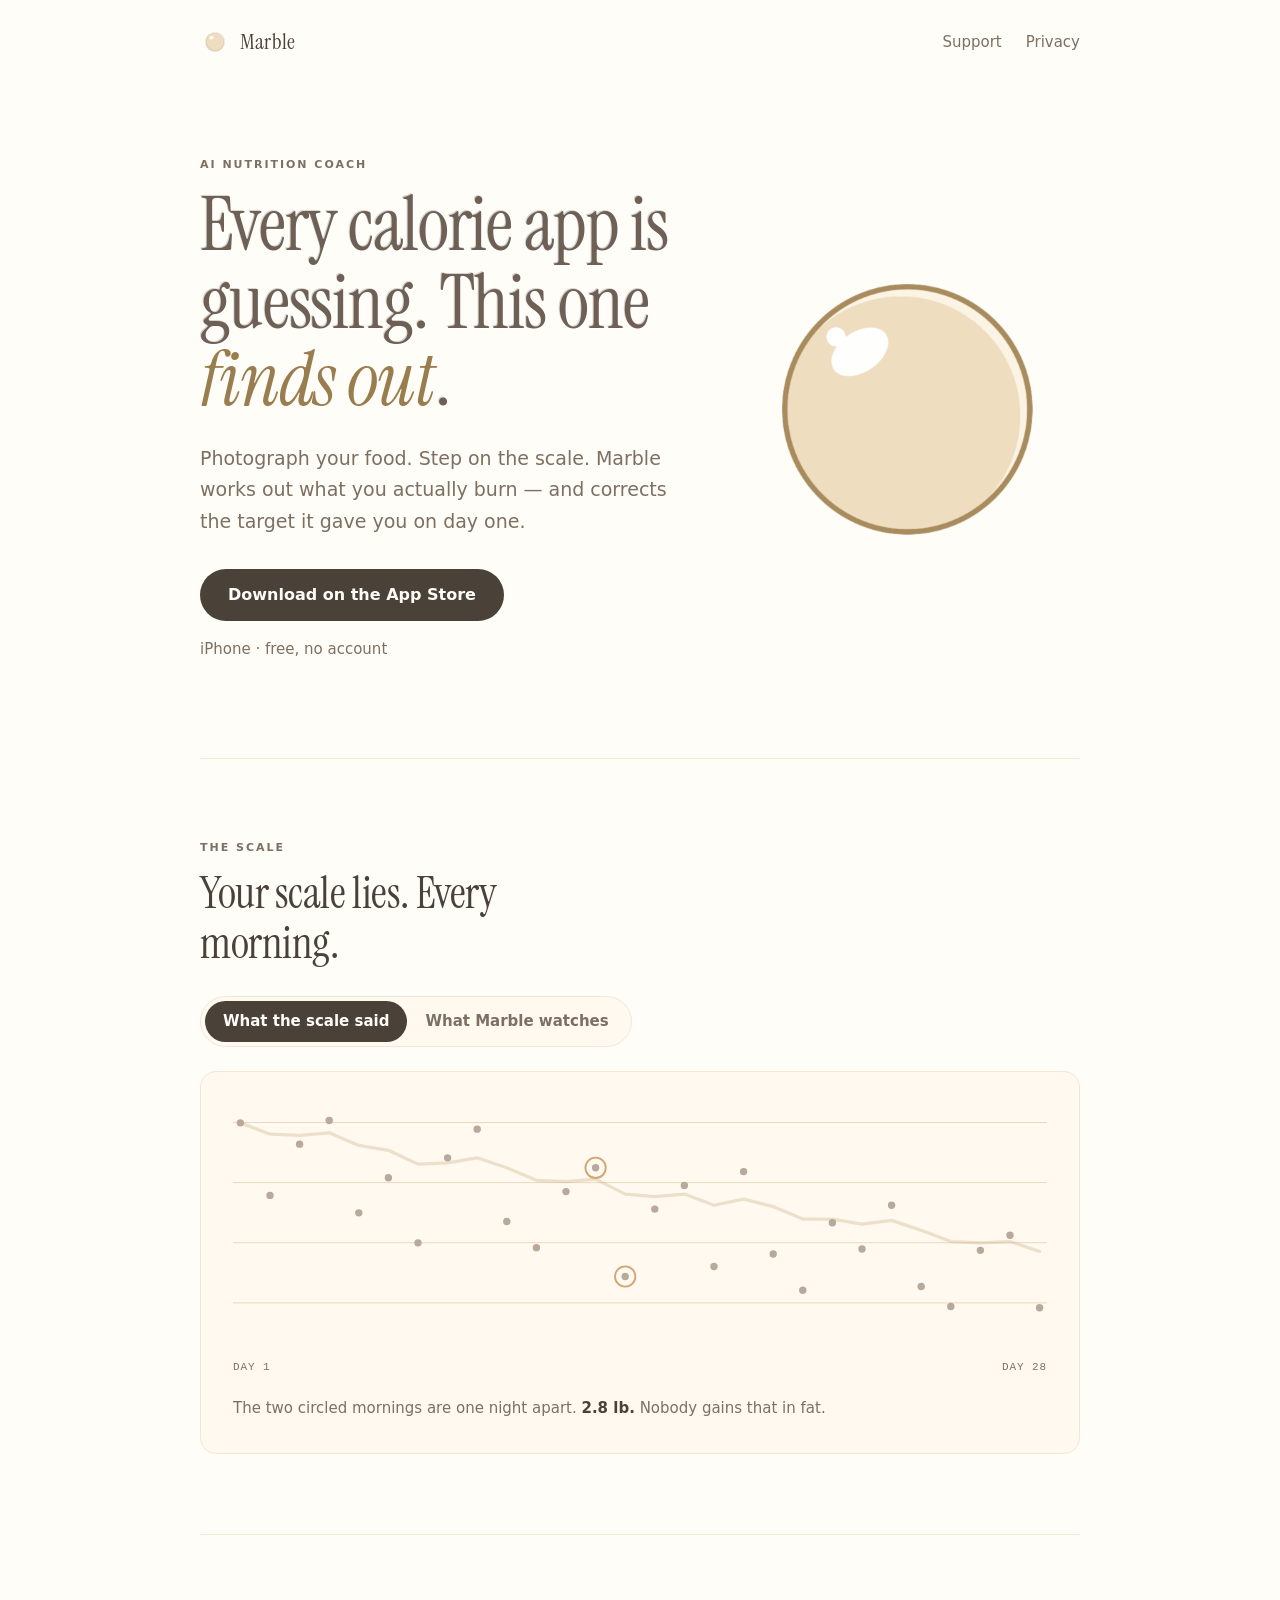
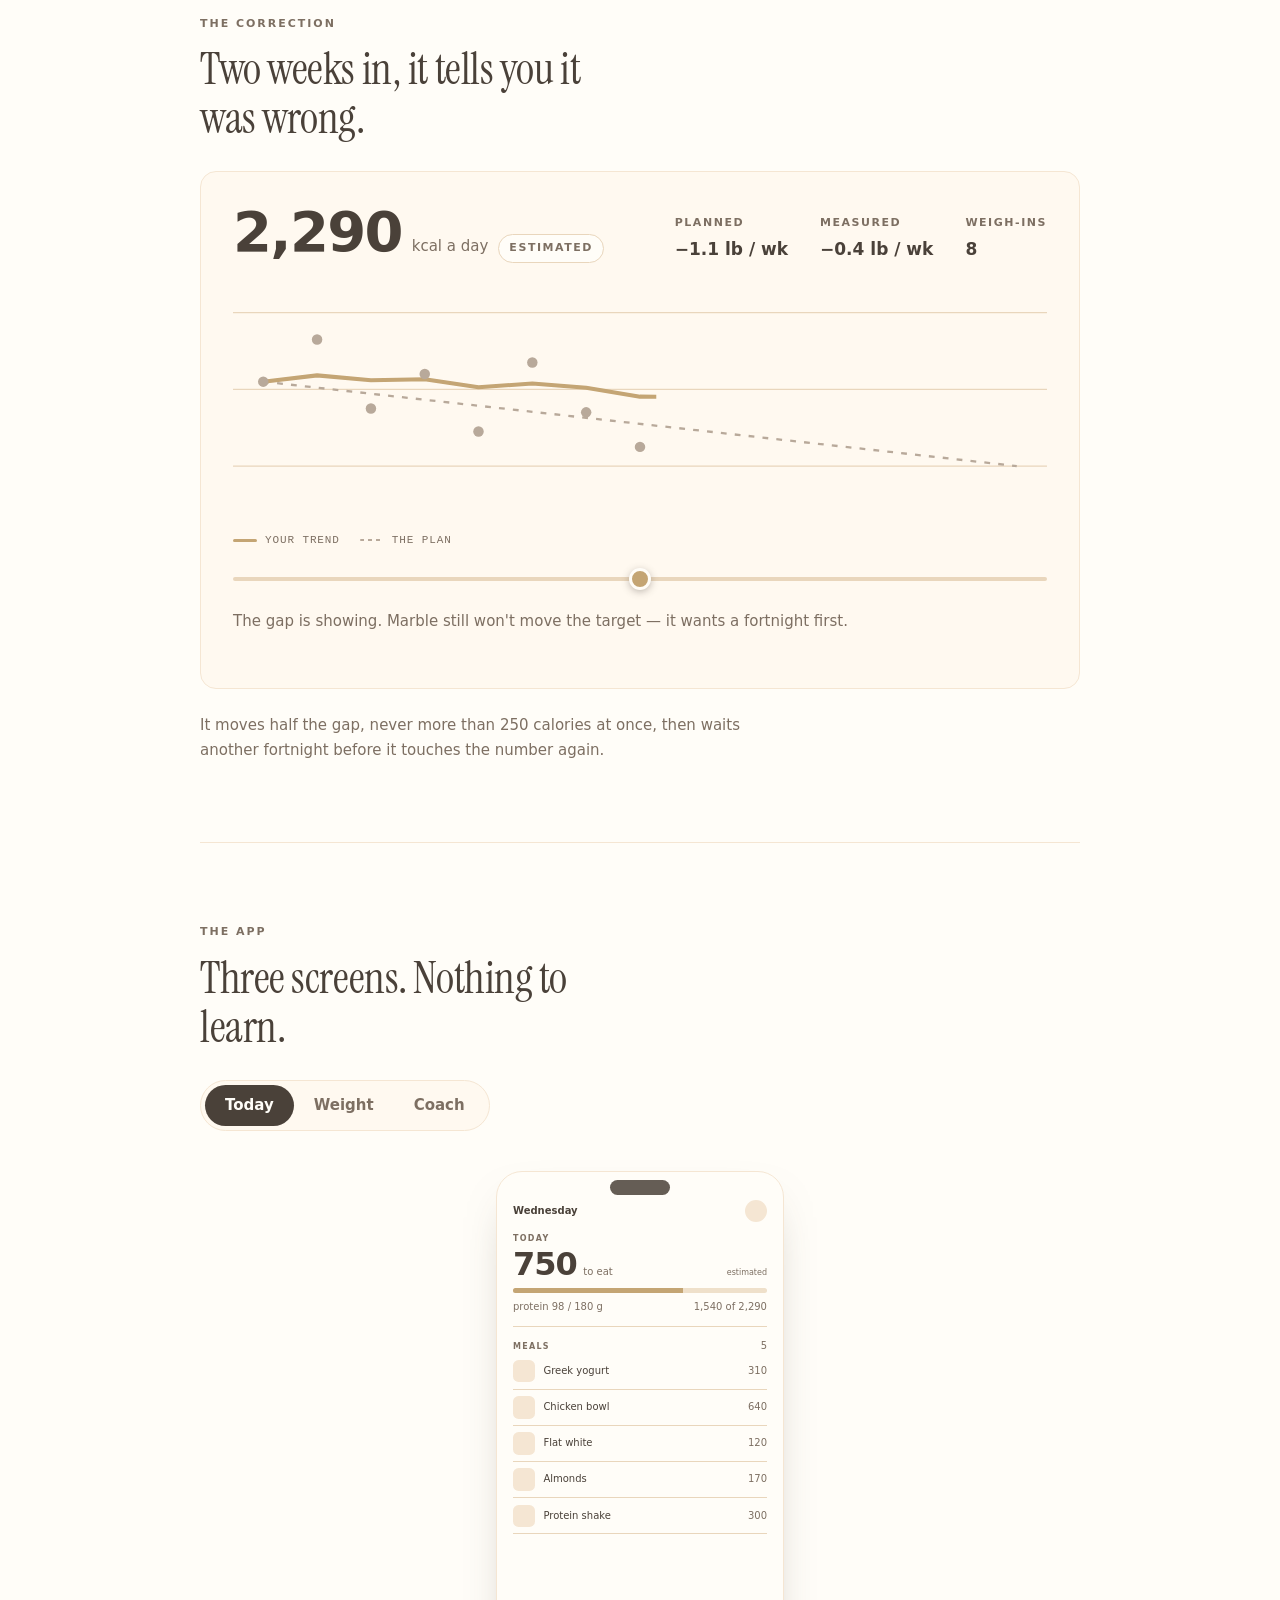
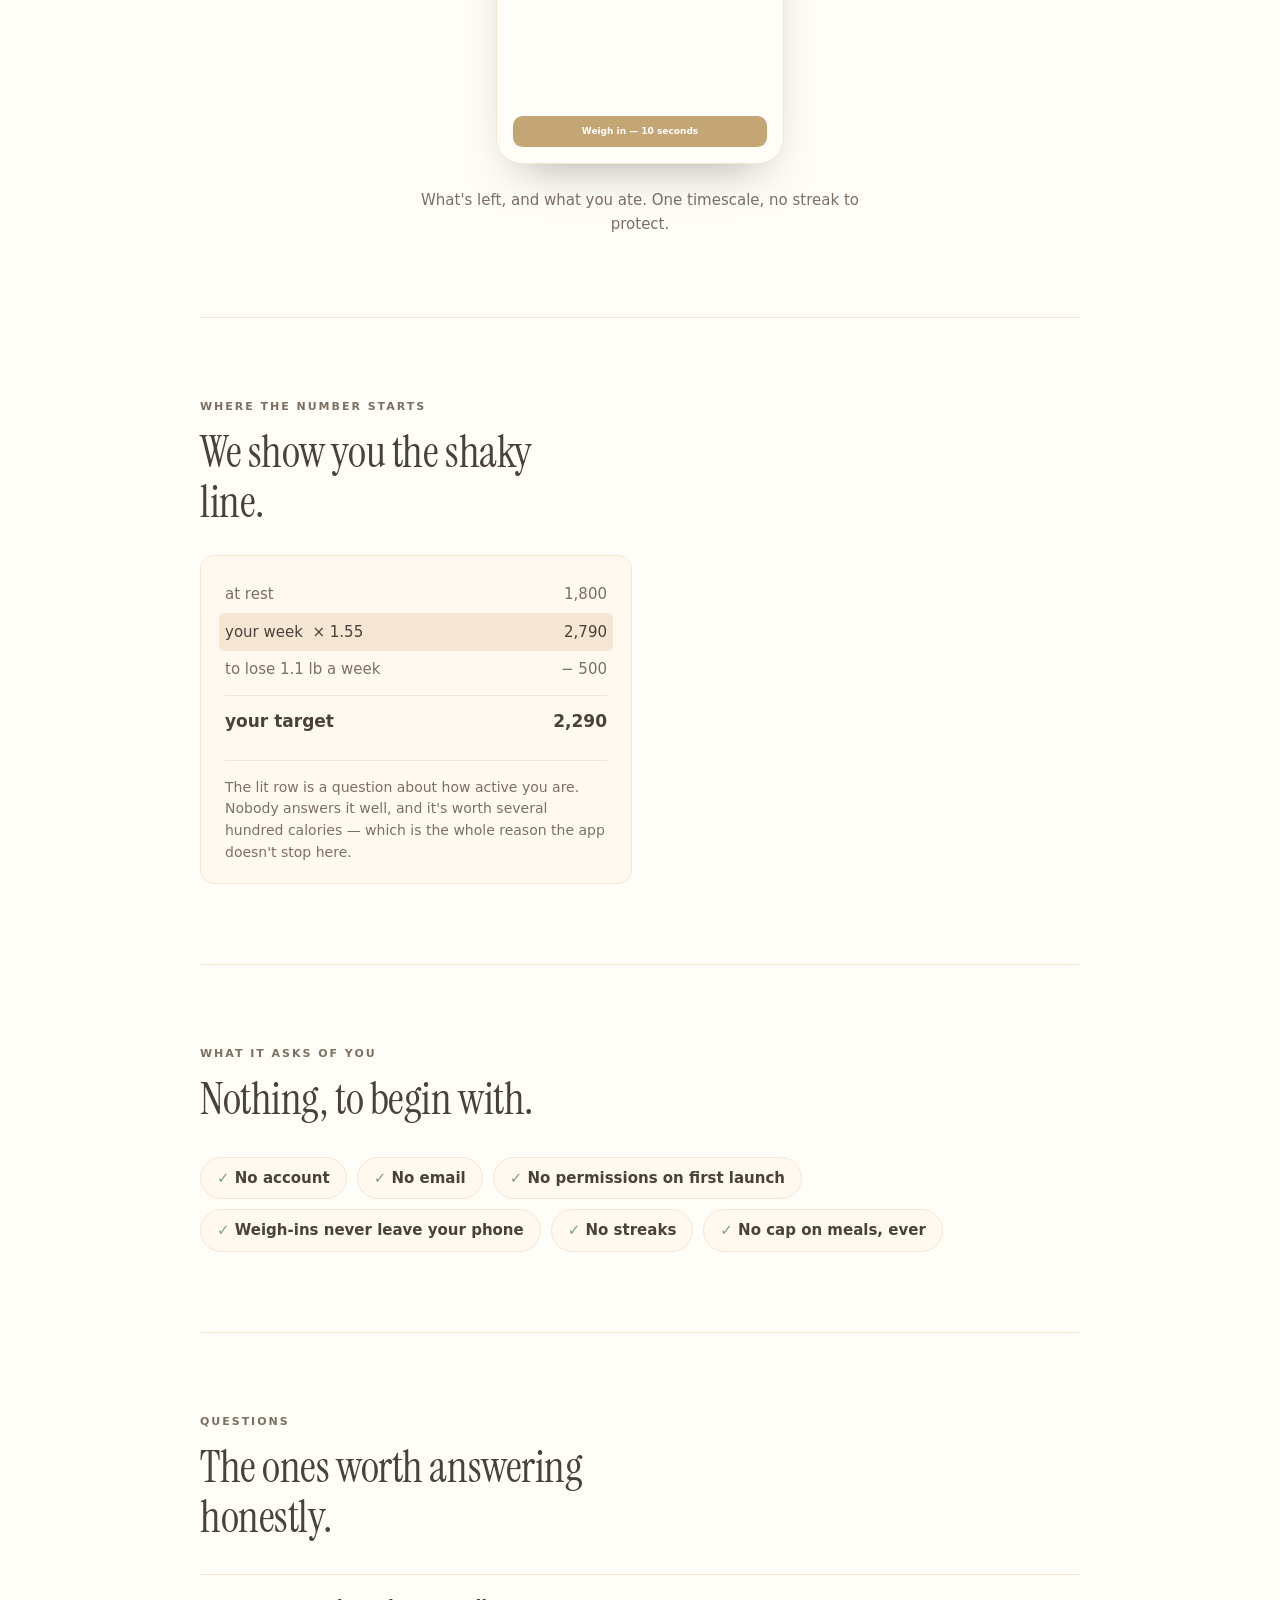
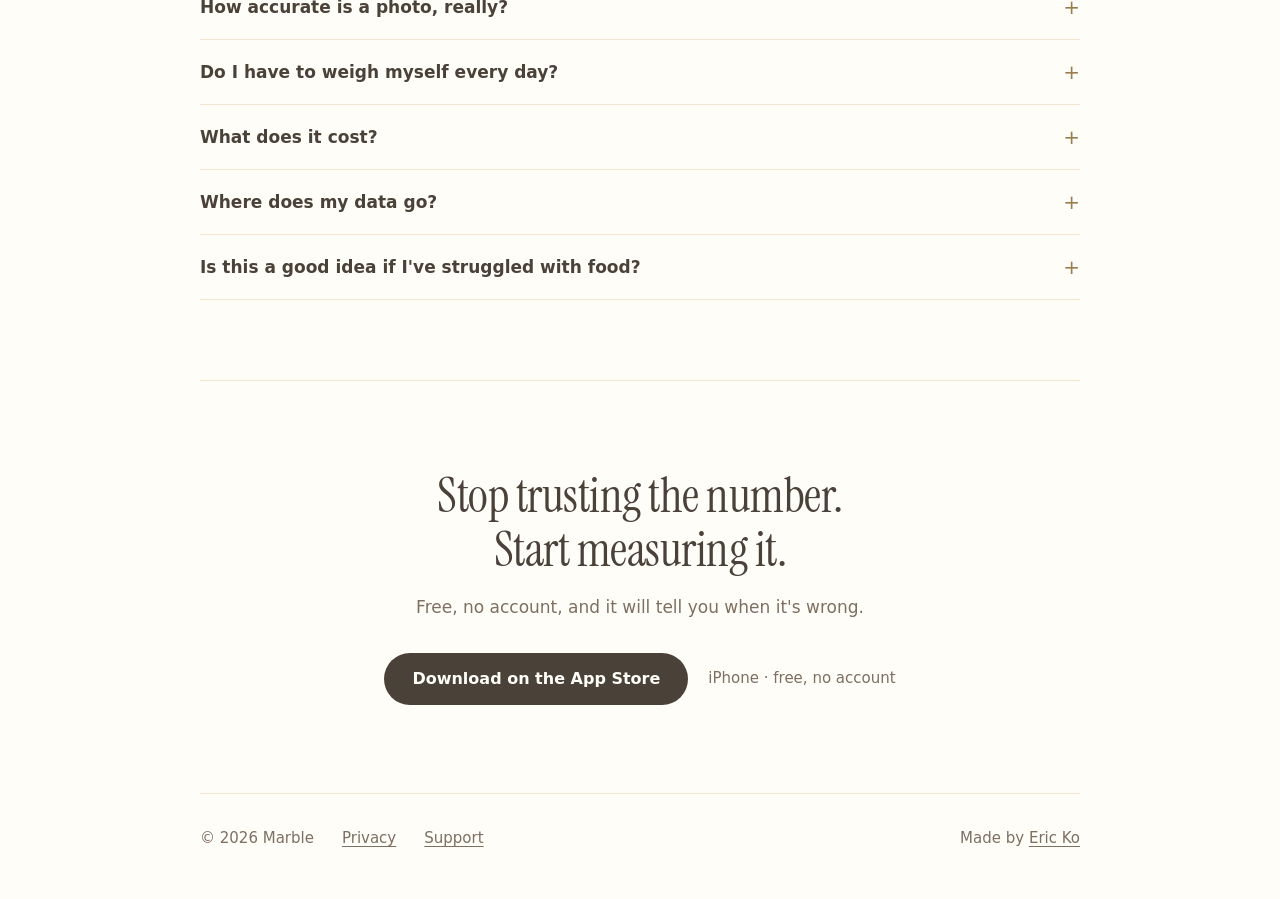
==== commit 195f61eb: "Pricing FAQ for the free tier, and barcodes on the privacy page — hold until 1.1 ships" ====
--- a/index.html
+++ b/index.html
@@ -320,10 +320,12 @@
         <details>
           <summary>What does it cost?</summary>
           <p>
-            Logging is free and unlimited — photos, weigh-ins, your trend, and
-            the correction. Meals are never capped, because an incomplete record
-            would make the correction wrong. The conversational coach is the
-            paid part.
+            Your first two weeks are on Plus, with no card: every plate read by
+            the sharper model, and the coach. After that Marble stays free —
+            three AI reads a day, and typing a meal in, scanning a barcode or
+            logging a past meal again are always unlimited. Plus is $4.99 a
+            month and keeps the sharper model on every plate, the coach, and
+            corrections.
           </p>
         </details>
         <details>
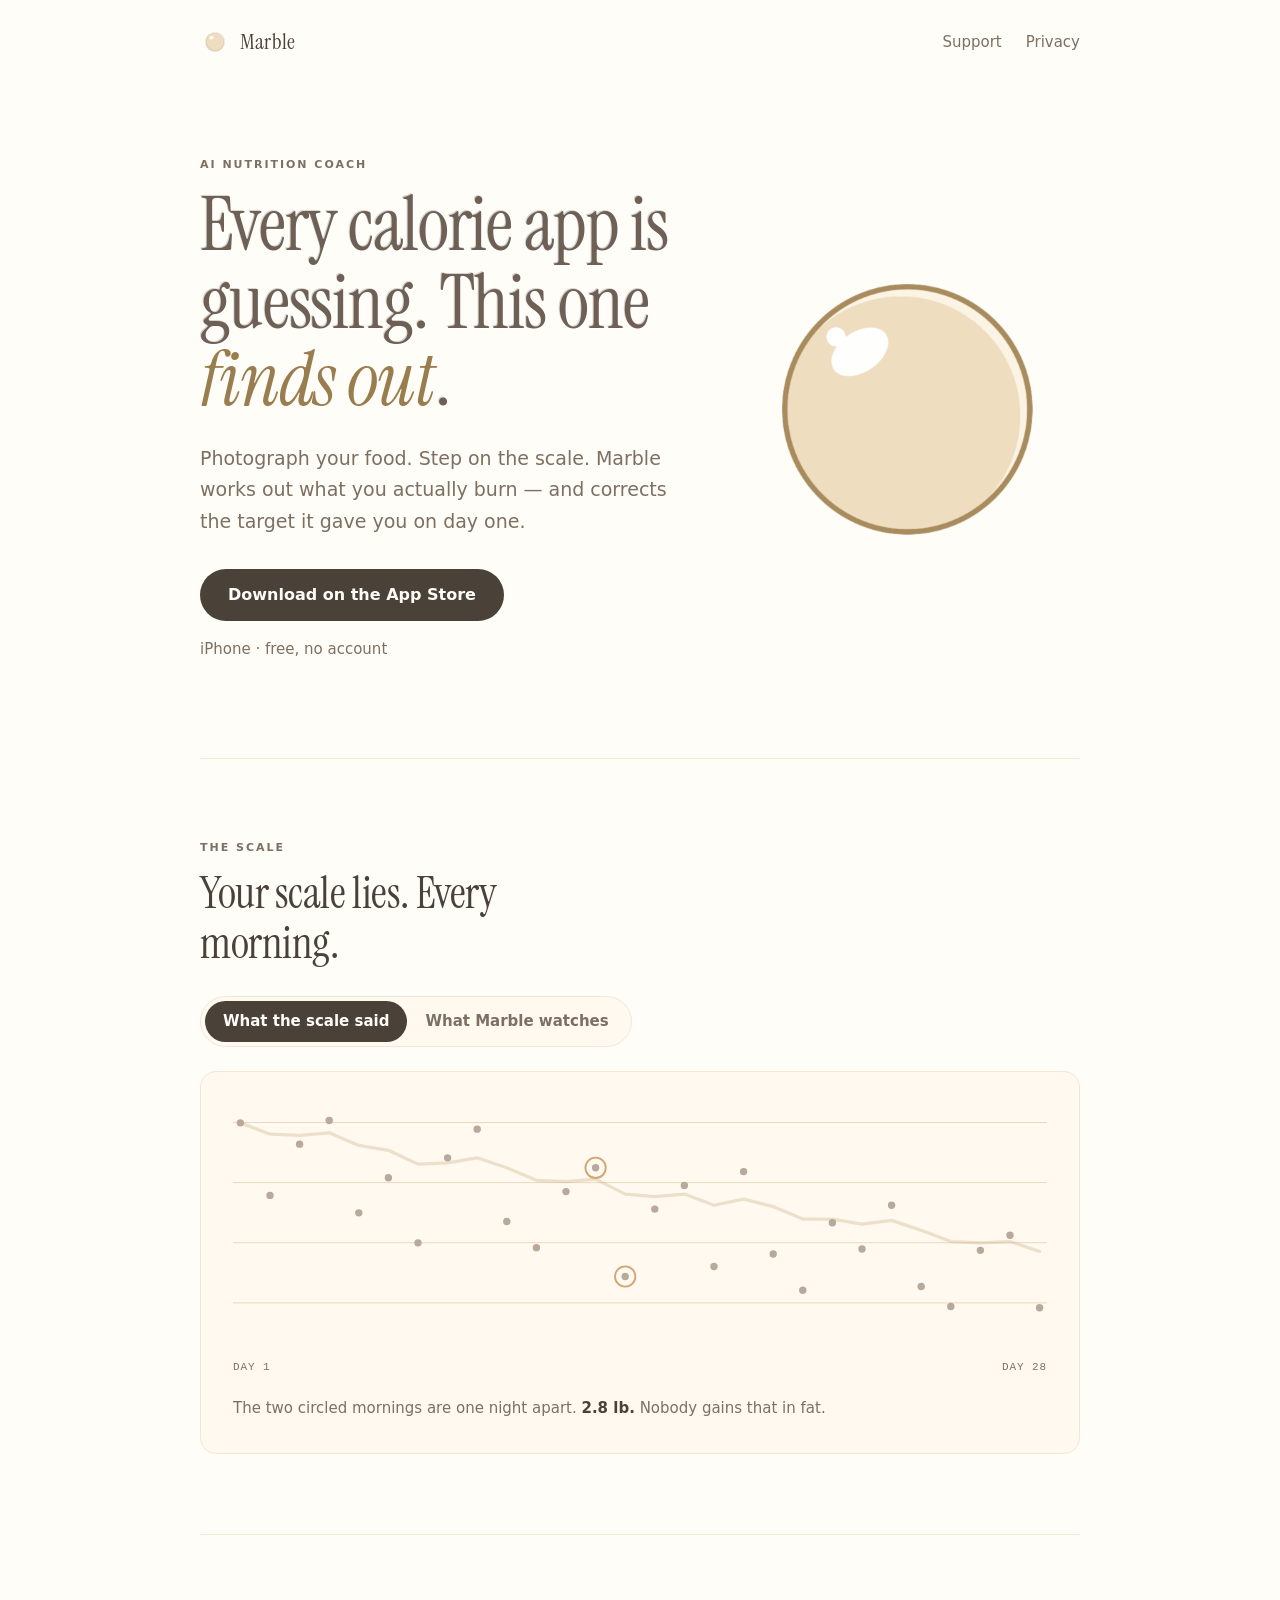
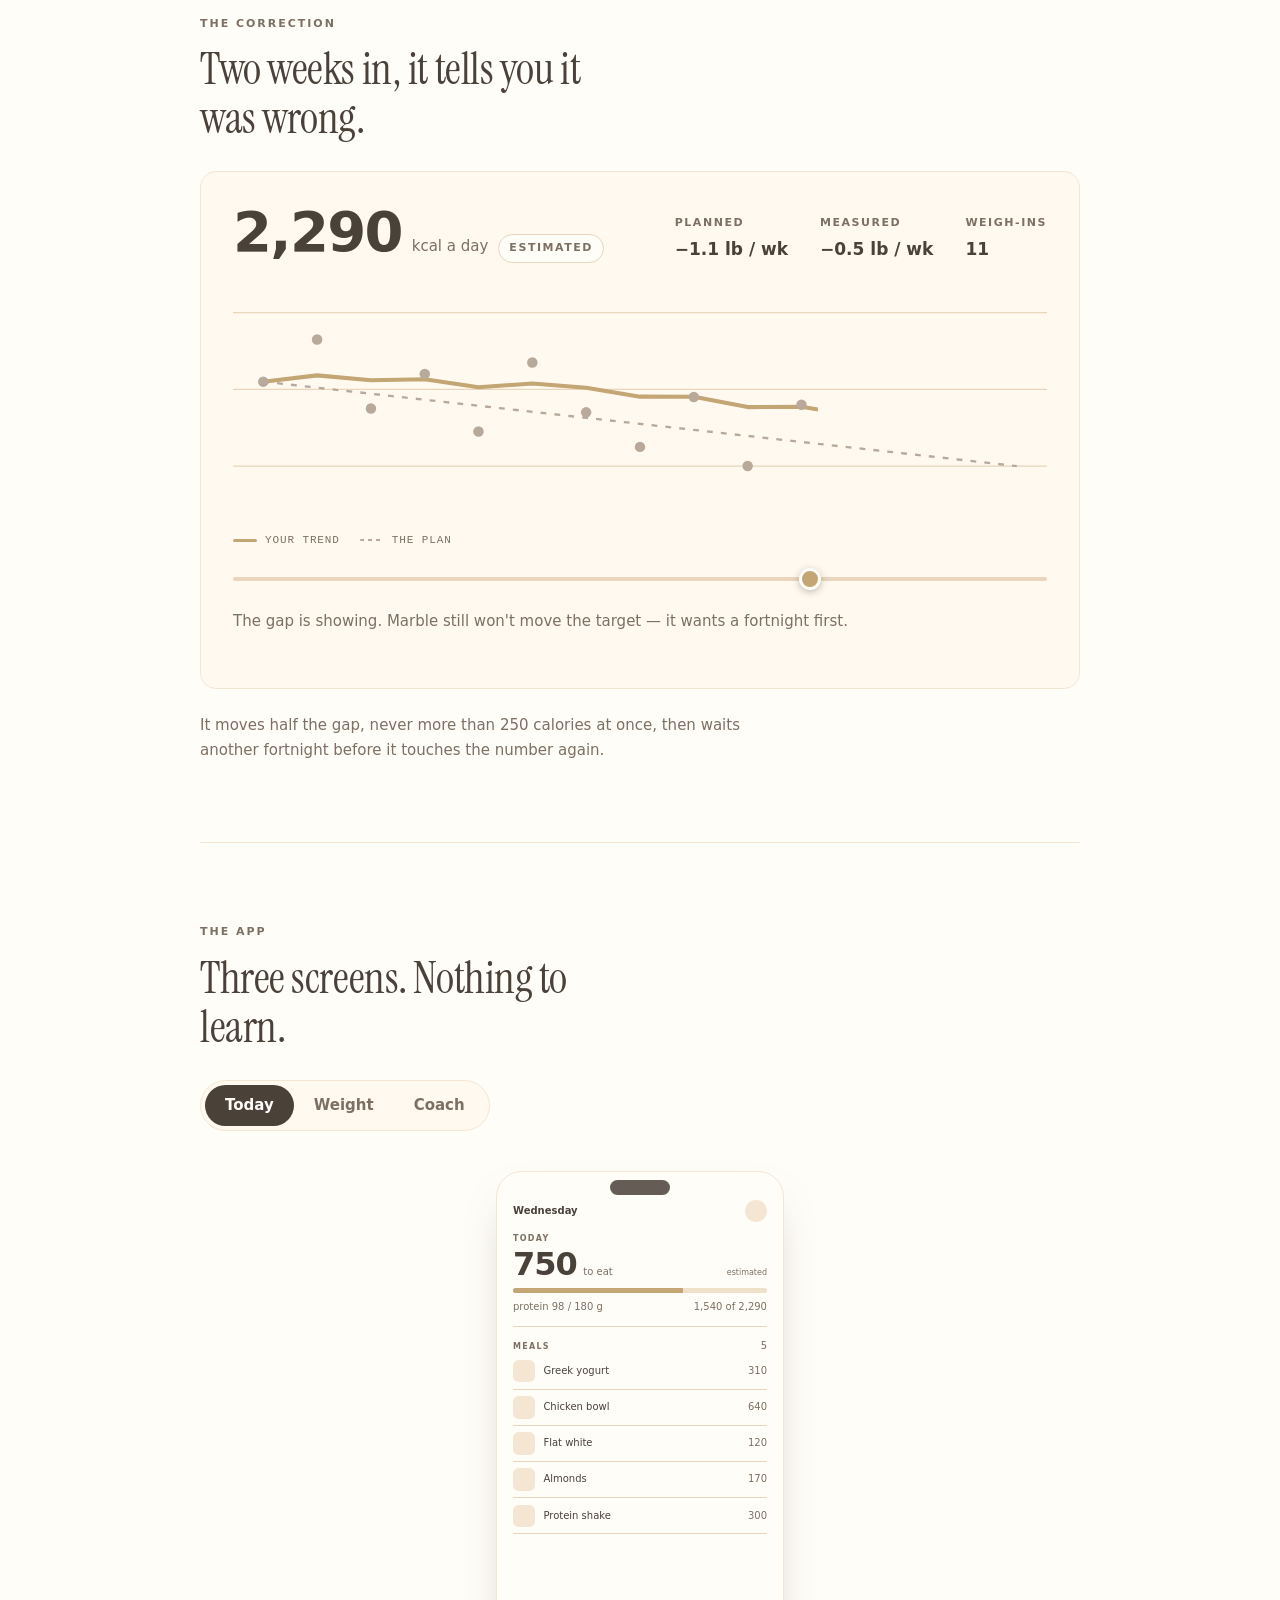
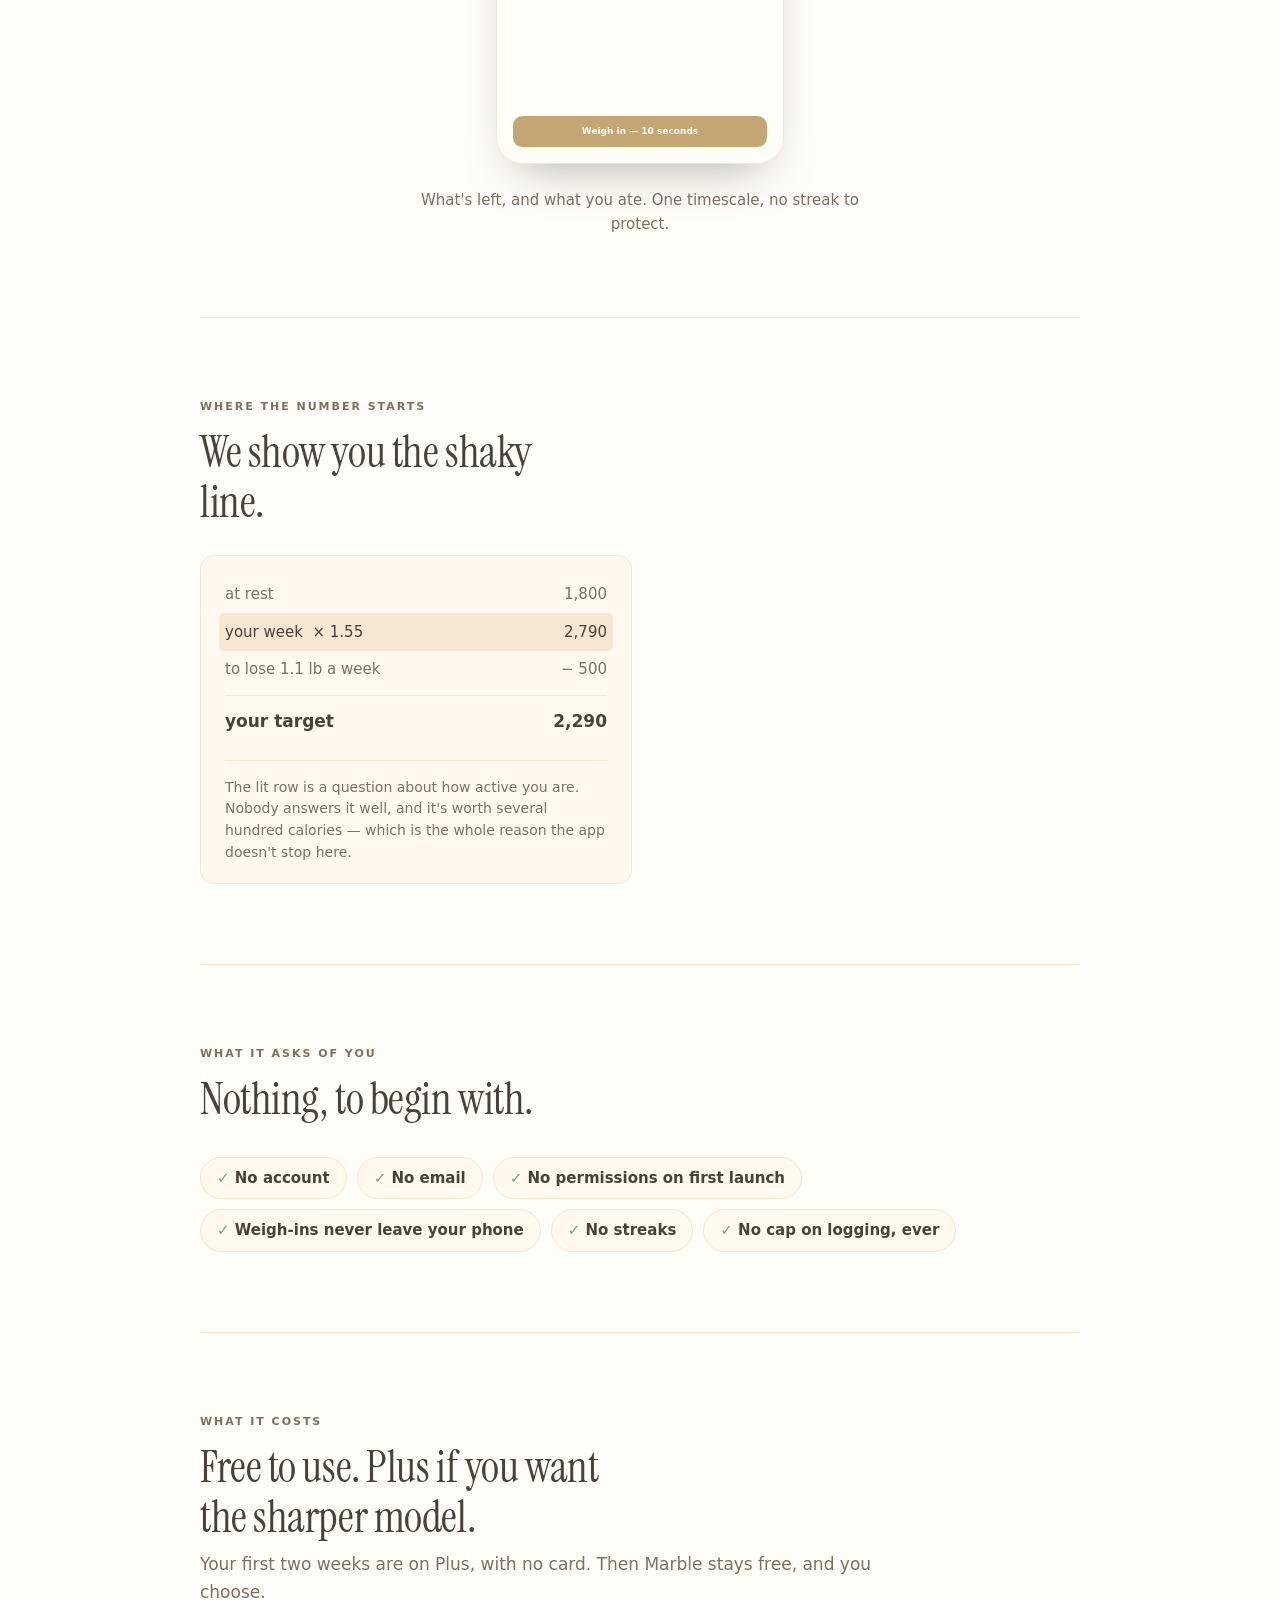
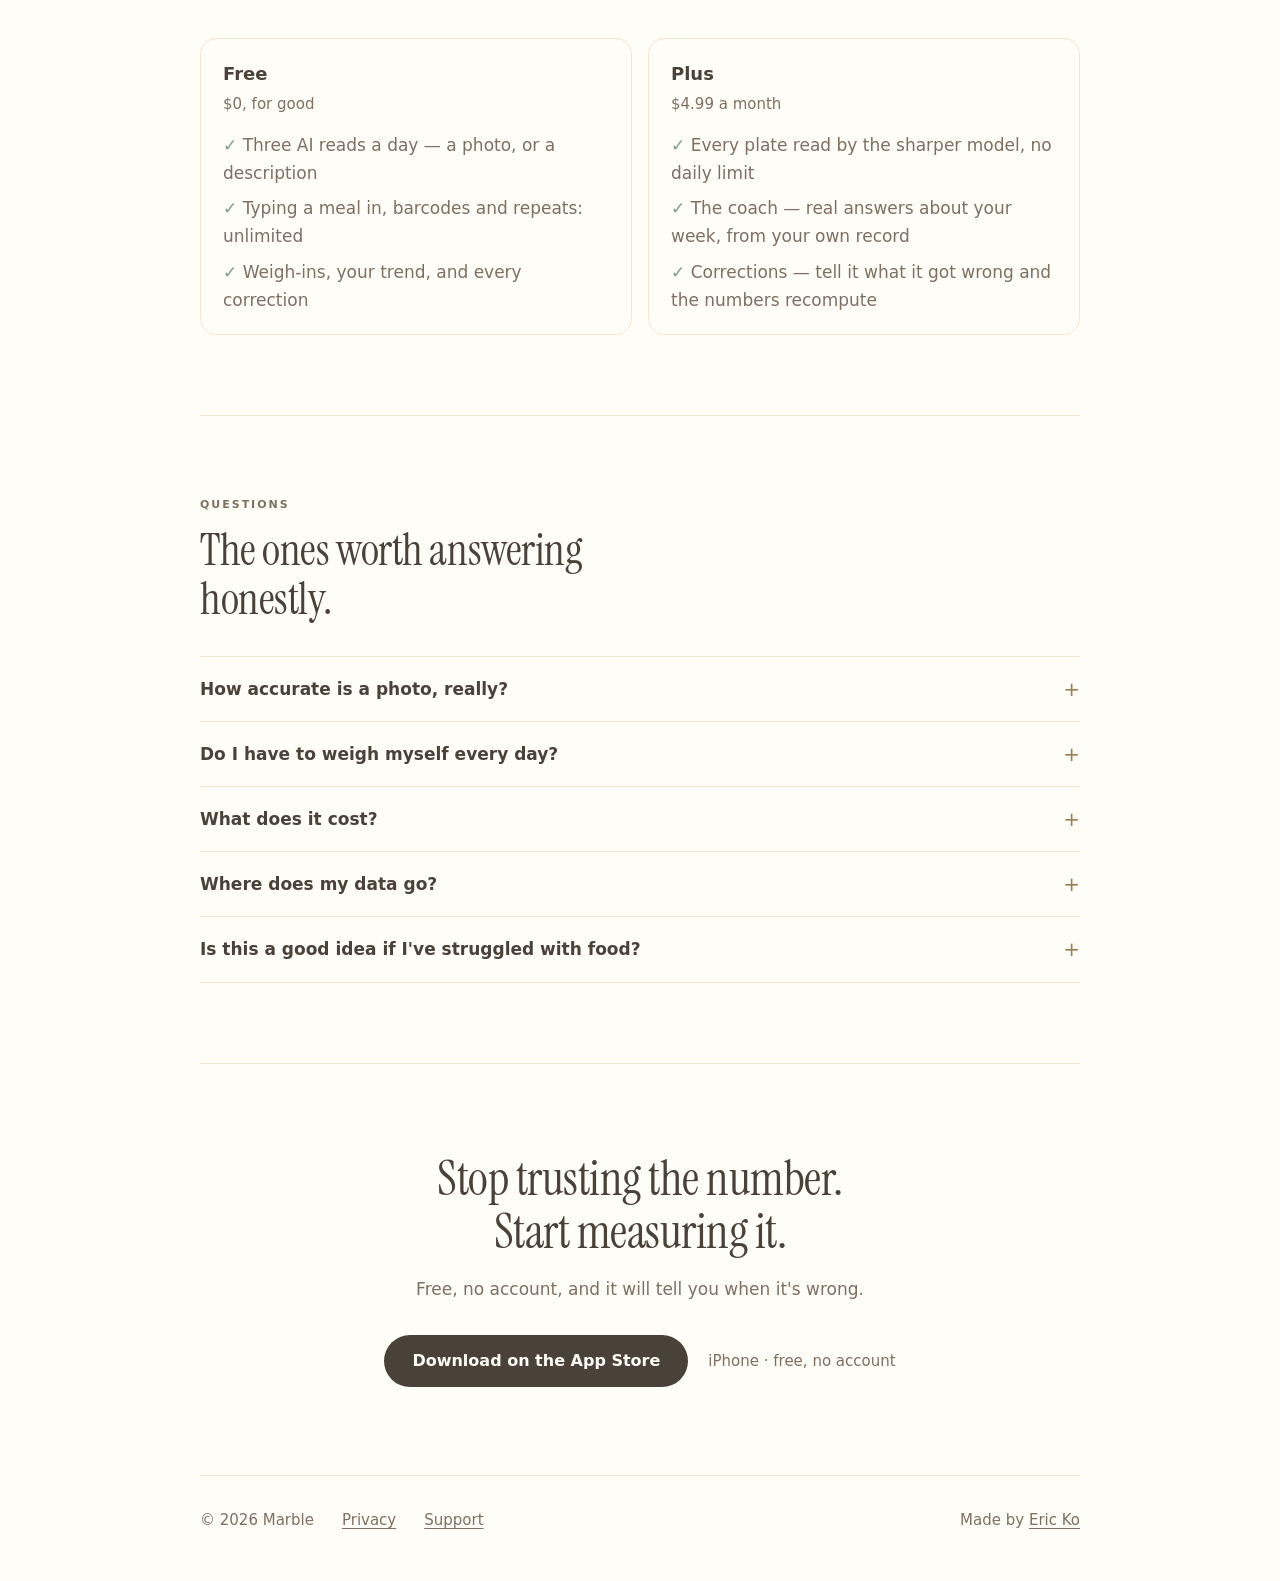
==== commit 5ad8400e: "Pricing in the open: a Free / Plus section, and the chip stops promising no cap on meals" ====
--- a/index.html
+++ b/index.html
@@ -289,8 +289,37 @@
         <li>No permissions on first launch</li>
         <li>Weigh-ins never leave your phone</li>
         <li>No streaks</li>
-        <li>No cap on meals, ever</li>
+        <li>No cap on logging, ever</li>
       </ul>
+    </section>
+
+    <hr class="rule">
+
+    <!-- ───────────── 5b. what it costs ───────────── -->
+    <section class="sec reveal">
+      <p class="label">What it costs</p>
+      <h2>Free to use. Plus if you want the sharper model.</h2>
+      <p class="tiers-lede">Your first two weeks are on Plus, with no card. Then Marble stays free, and you choose.</p>
+      <div class="tiers">
+        <div class="tier">
+          <h3>Free</h3>
+          <p class="price">$0, for good</p>
+          <ul>
+            <li>Three AI reads a day — a photo, or a description</li>
+            <li>Typing a meal in, barcodes and repeats: unlimited</li>
+            <li>Weigh-ins, your trend, and every correction</li>
+          </ul>
+        </div>
+        <div class="tier">
+          <h3>Plus</h3>
+          <p class="price">$4.99 a month</p>
+          <ul>
+            <li>Every plate read by the sharper model, no daily limit</li>
+            <li>The coach — real answers about your week, from your own record</li>
+            <li>Corrections — tell it what it got wrong and the numbers recompute</li>
+          </ul>
+        </div>
+      </div>
     </section>
 
     <hr class="rule">
--- a/styles.css
+++ b/styles.css
@@ -500,3 +500,18 @@
   }
   .reveal { opacity: 1; transform: none; }
 }
+
+
+/* ── what it costs ── */
+.tiers-lede { color: var(--muted); max-width: 46rem; margin: 0.5rem 0 0; }
+.tiers {
+  display: grid;
+  grid-template-columns: repeat(auto-fit, minmax(16rem, 1fr));
+  gap: 1rem;
+  margin-top: 2rem;
+}
+.tier { border: 1px solid var(--edge); border-radius: 16px; padding: 1.25rem 1.375rem; }
+.tier h3 { margin: 0 0 0.2rem; font-size: 1.125rem; }
+.tier .price { margin: 0 0 0.9rem; color: var(--muted); font-size: 0.9375rem; }
+.tier ul { margin: 0; padding: 0; list-style: none; display: flex; flex-direction: column; gap: 0.45rem; color: var(--muted); }
+.tier li::before { content: "✓ "; color: var(--sage); }
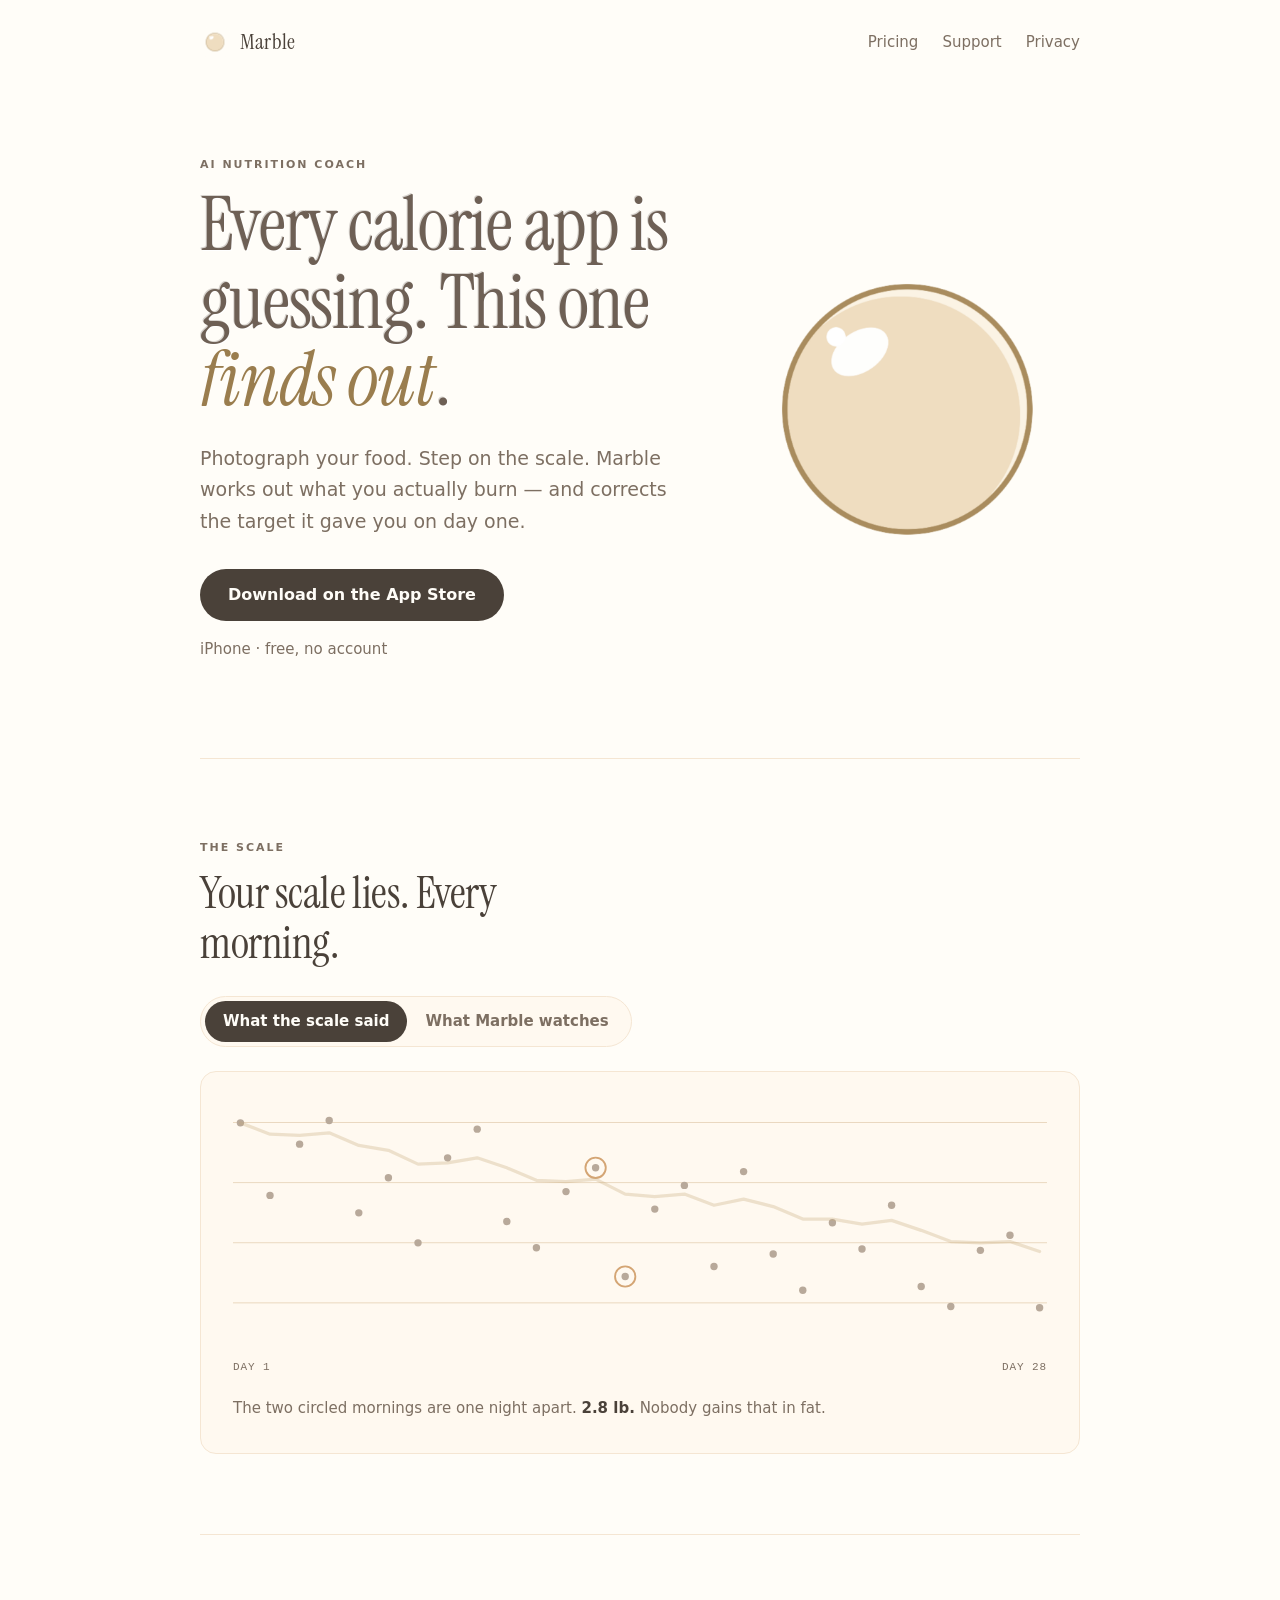
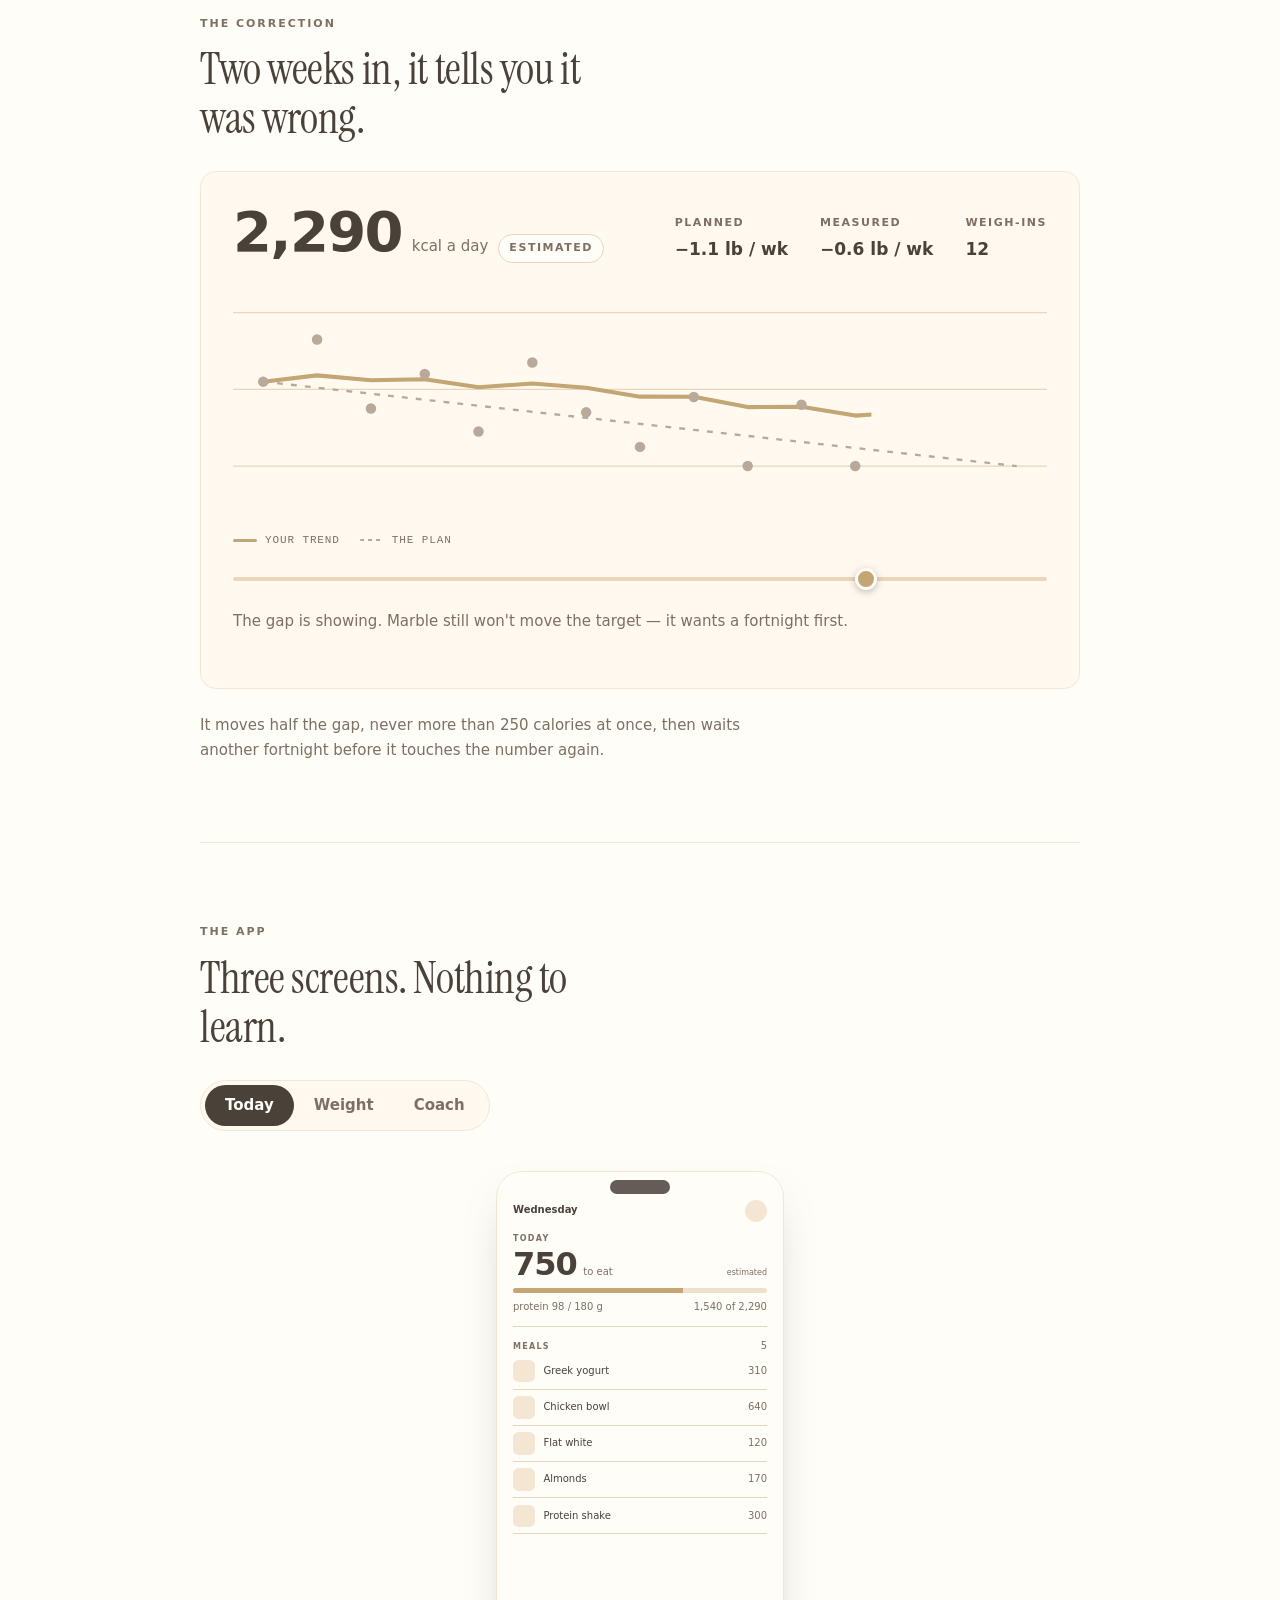
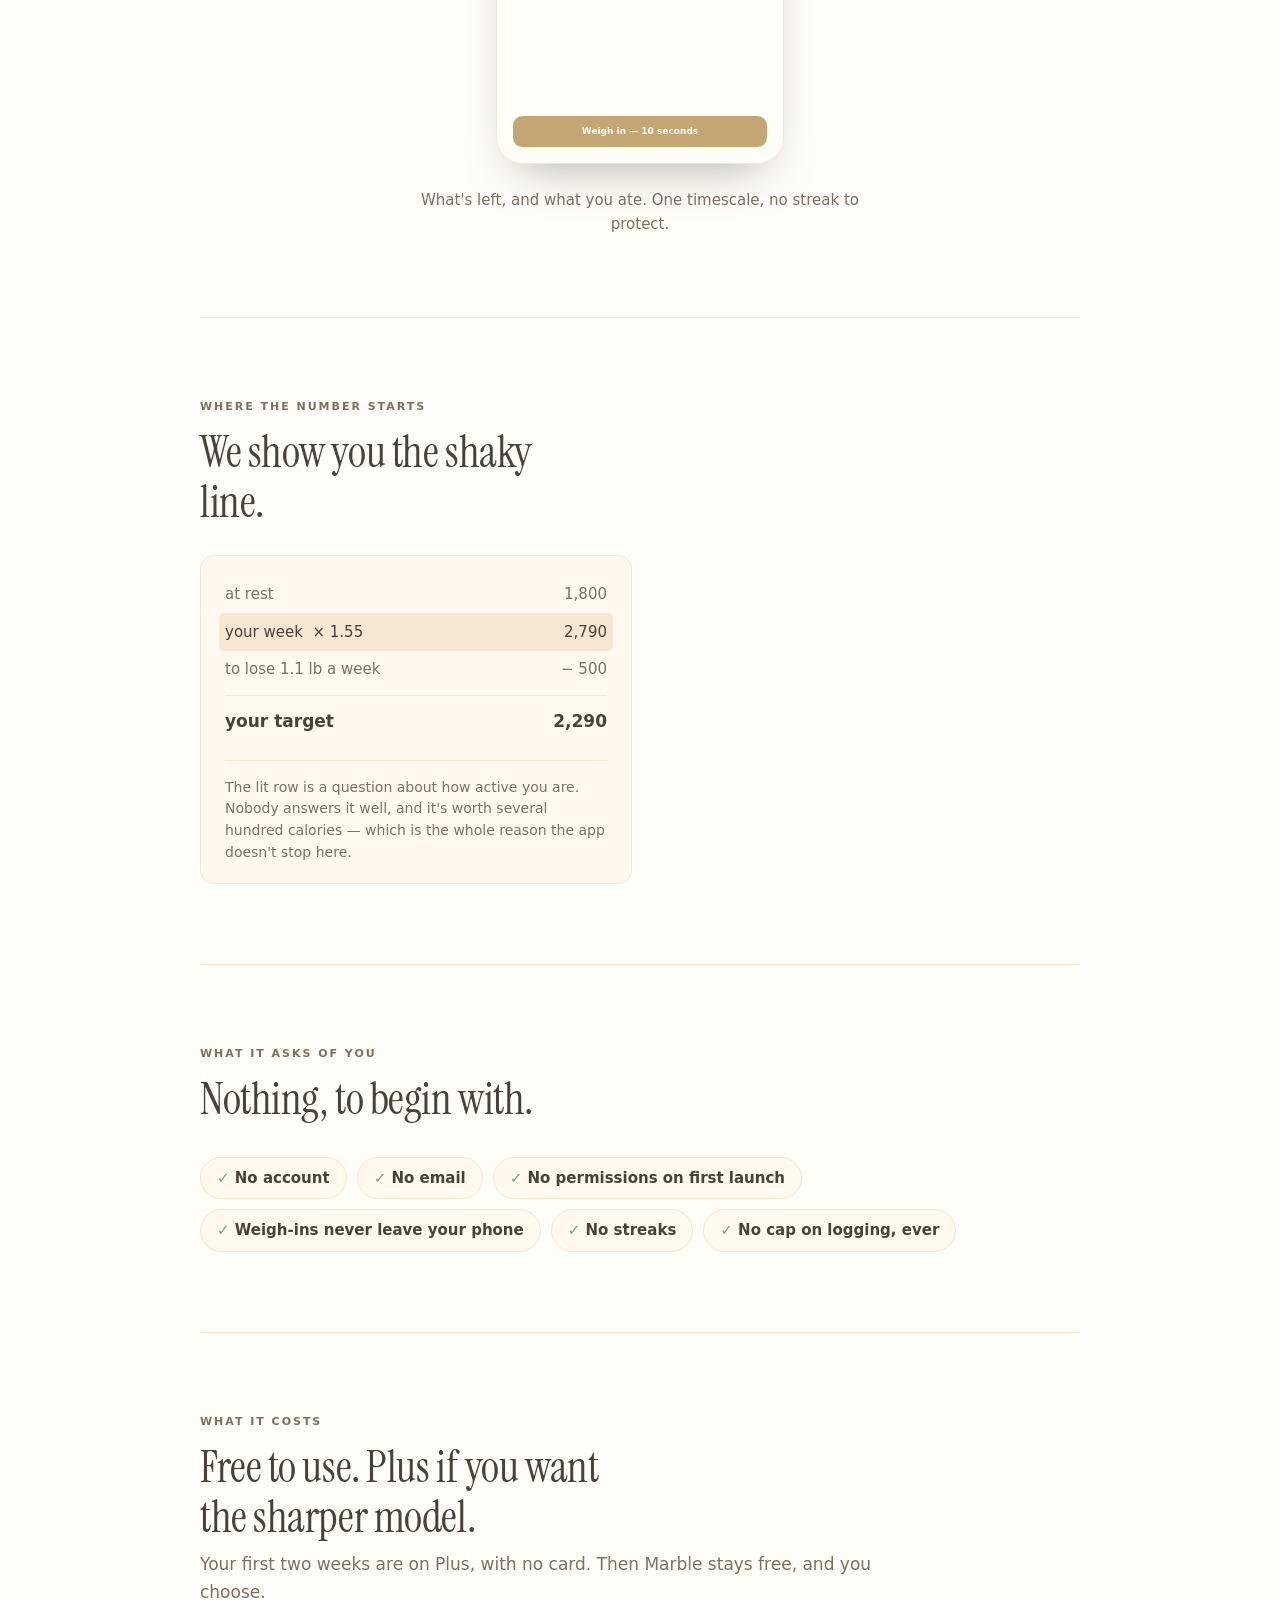
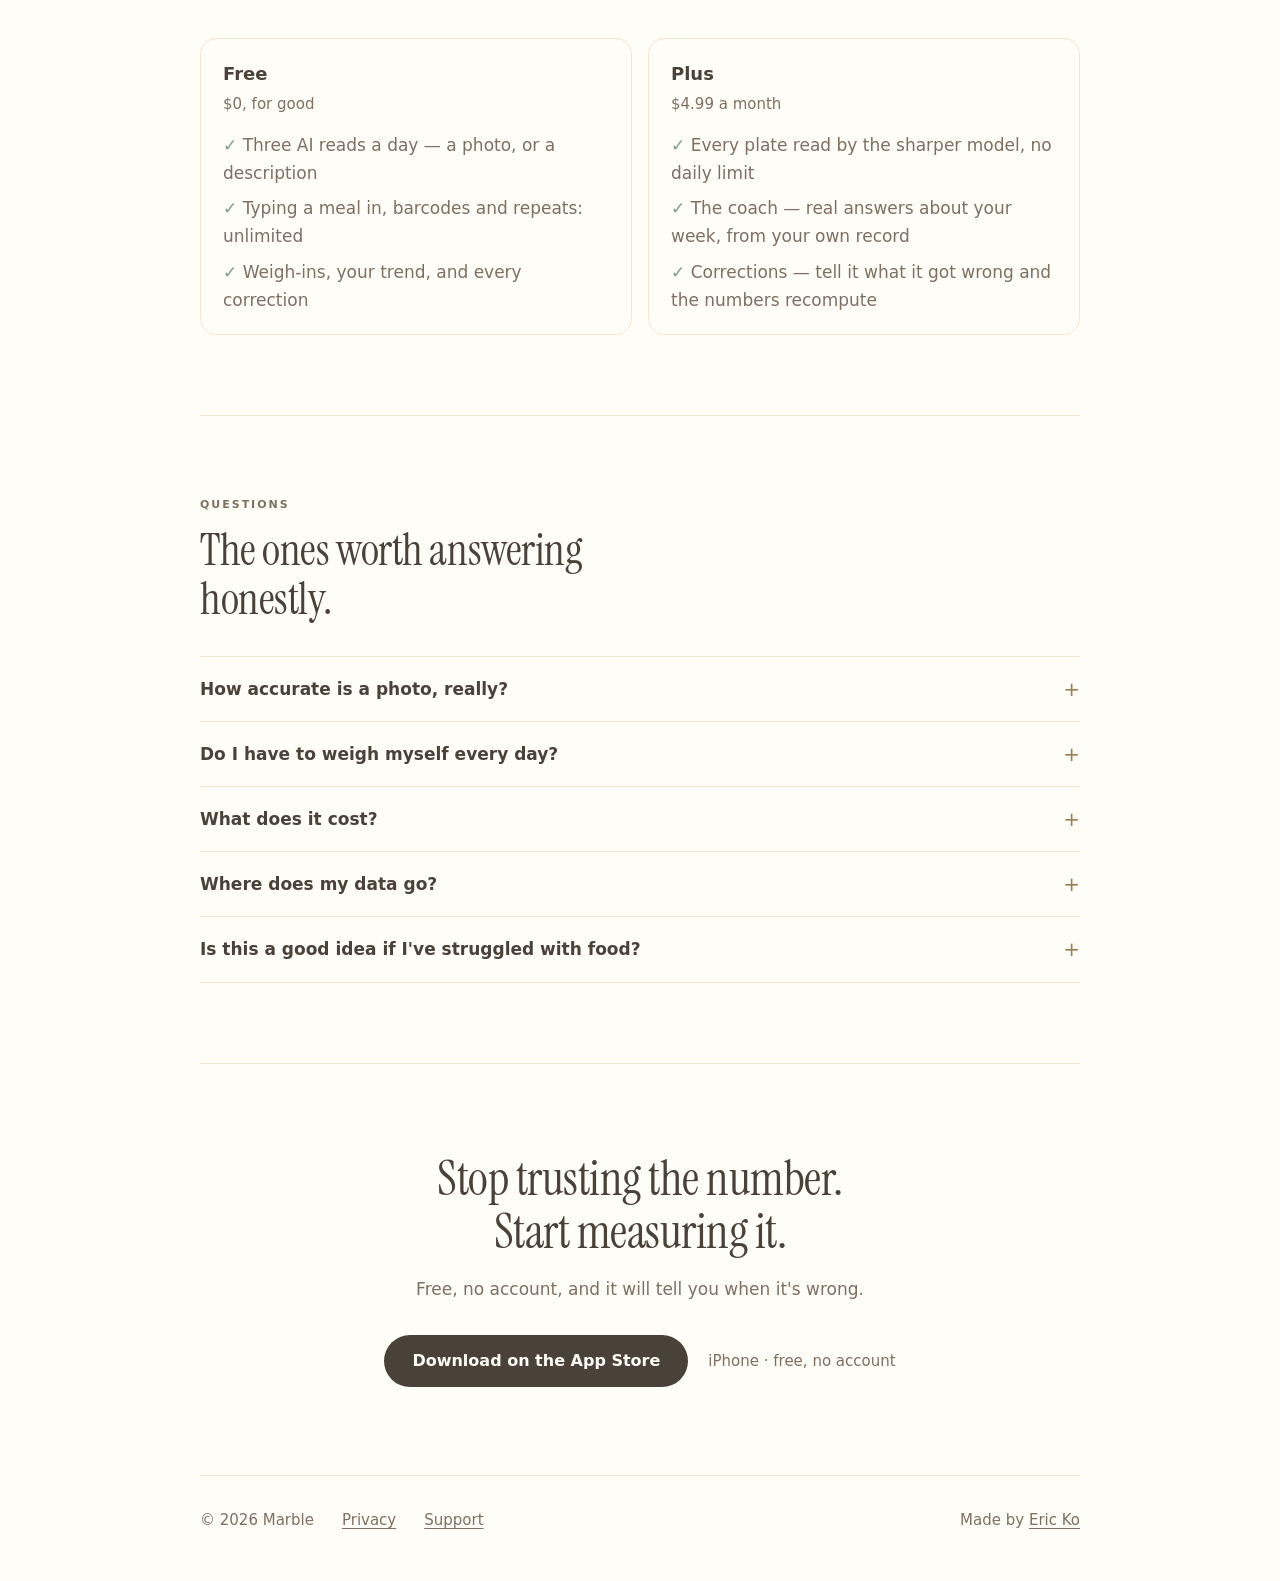
==== commit 326ab090: "Pricing in the nav, scrolling to the section" ====
--- a/index.html
+++ b/index.html
@@ -22,6 +22,7 @@
     <img src="icon.png" alt="">
     <span class="name">Marble</span>
     <nav>
+      <a href="#pricing">Pricing</a>
       <a href="support/">Support</a>
       <a href="privacy/">Privacy</a>
     </nav>
@@ -296,7 +297,7 @@
     <hr class="rule">
 
     <!-- ───────────── 5b. what it costs ───────────── -->
-    <section class="sec reveal">
+    <section class="sec reveal" id="pricing">
       <p class="label">What it costs</p>
       <h2>Free to use. Plus if you want the sharper model.</h2>
       <p class="tiers-lede">Your first two weeks are on Plus, with no card. Then Marble stays free, and you choose.</p>
--- a/styles.css
+++ b/styles.css
@@ -515,3 +515,5 @@
 .tier .price { margin: 0 0 0.9rem; color: var(--muted); font-size: 0.9375rem; }
 .tier ul { margin: 0; padding: 0; list-style: none; display: flex; flex-direction: column; gap: 0.45rem; color: var(--muted); }
 .tier li::before { content: "✓ "; color: var(--sage); }
+
+html { scroll-behavior: smooth; }
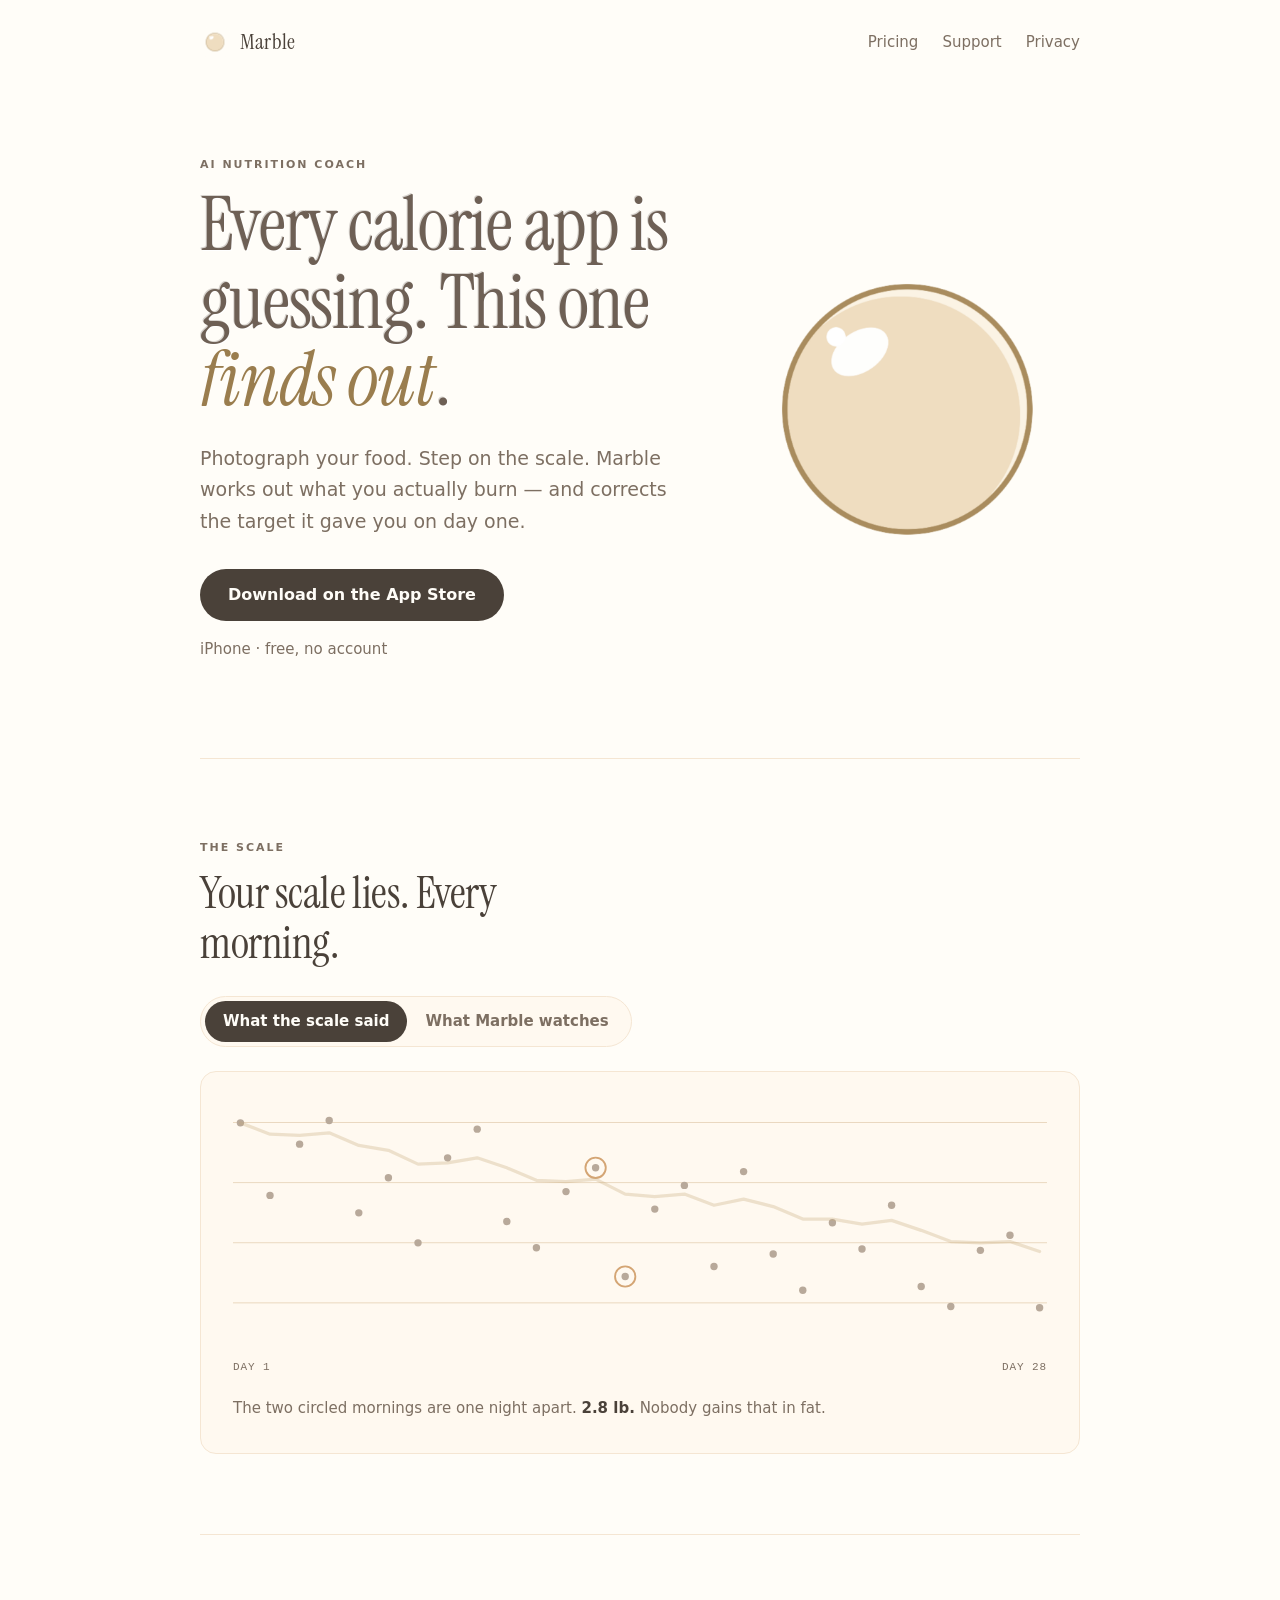
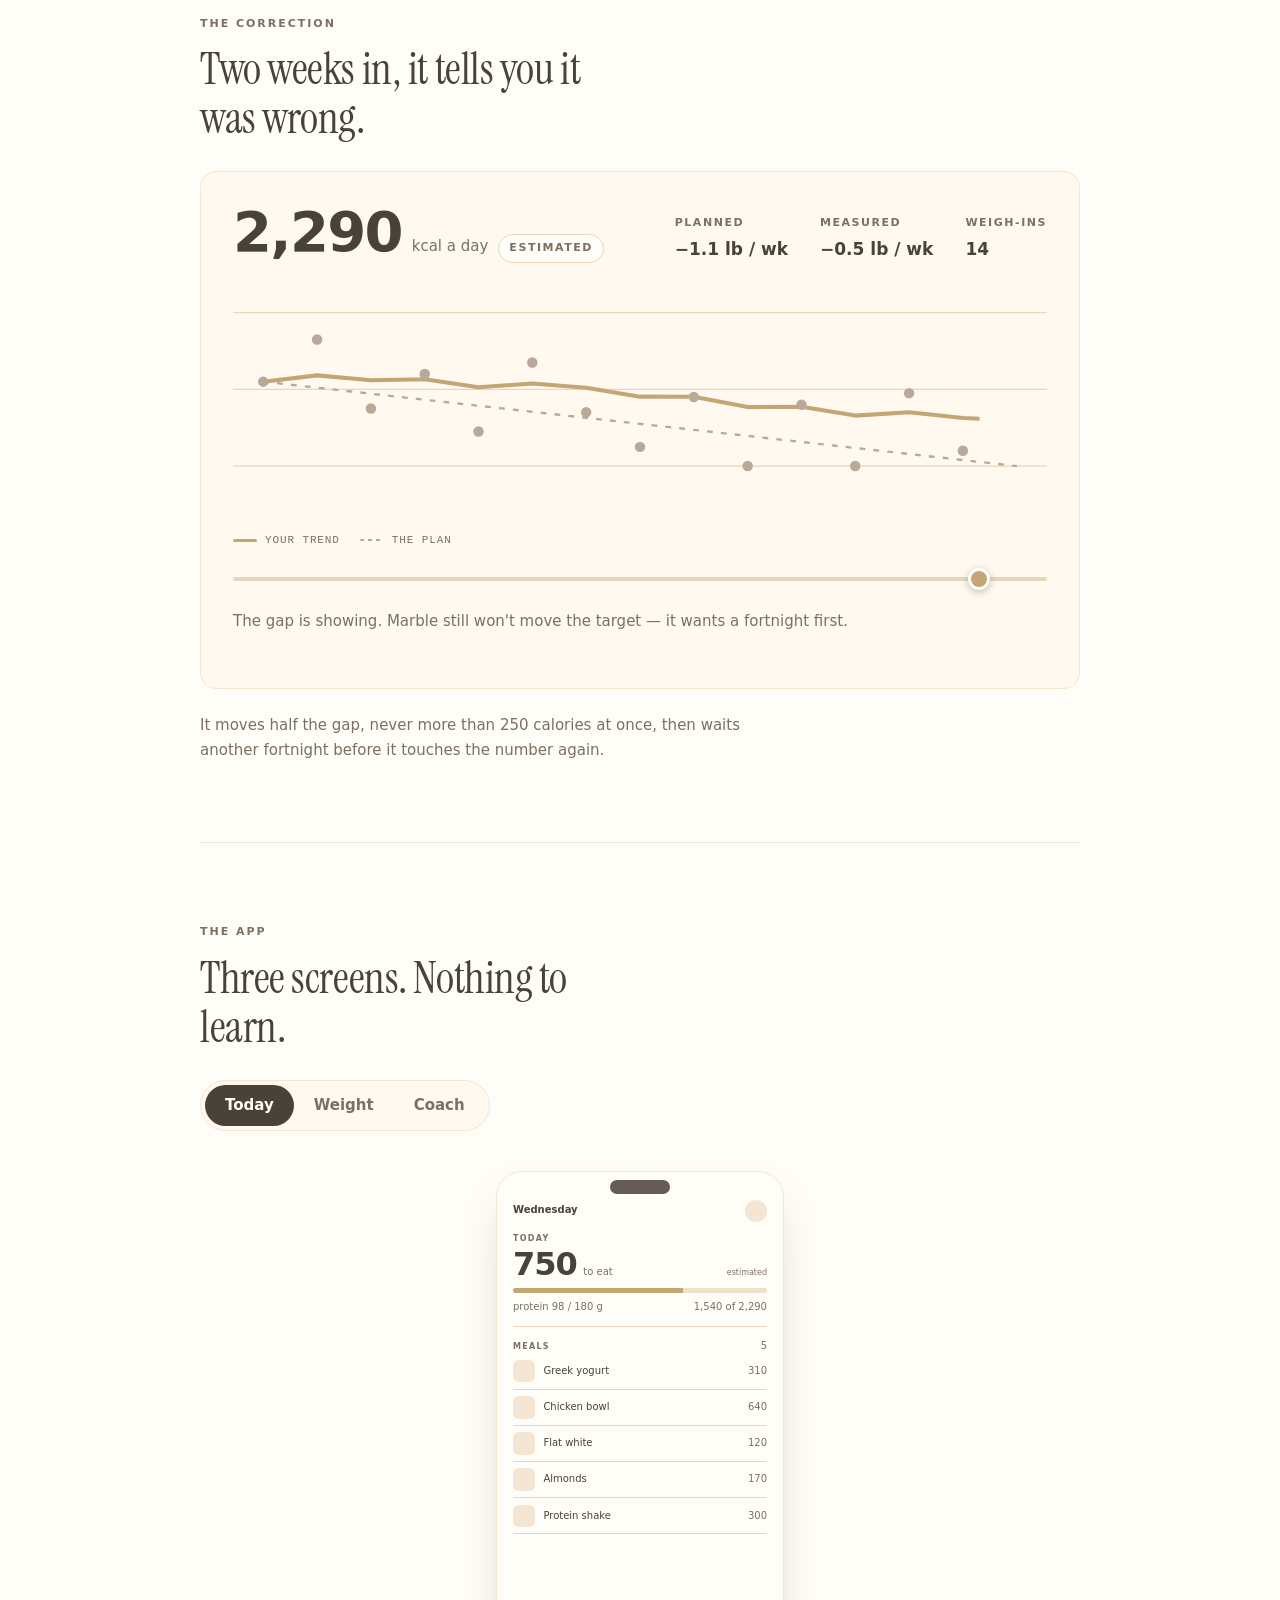
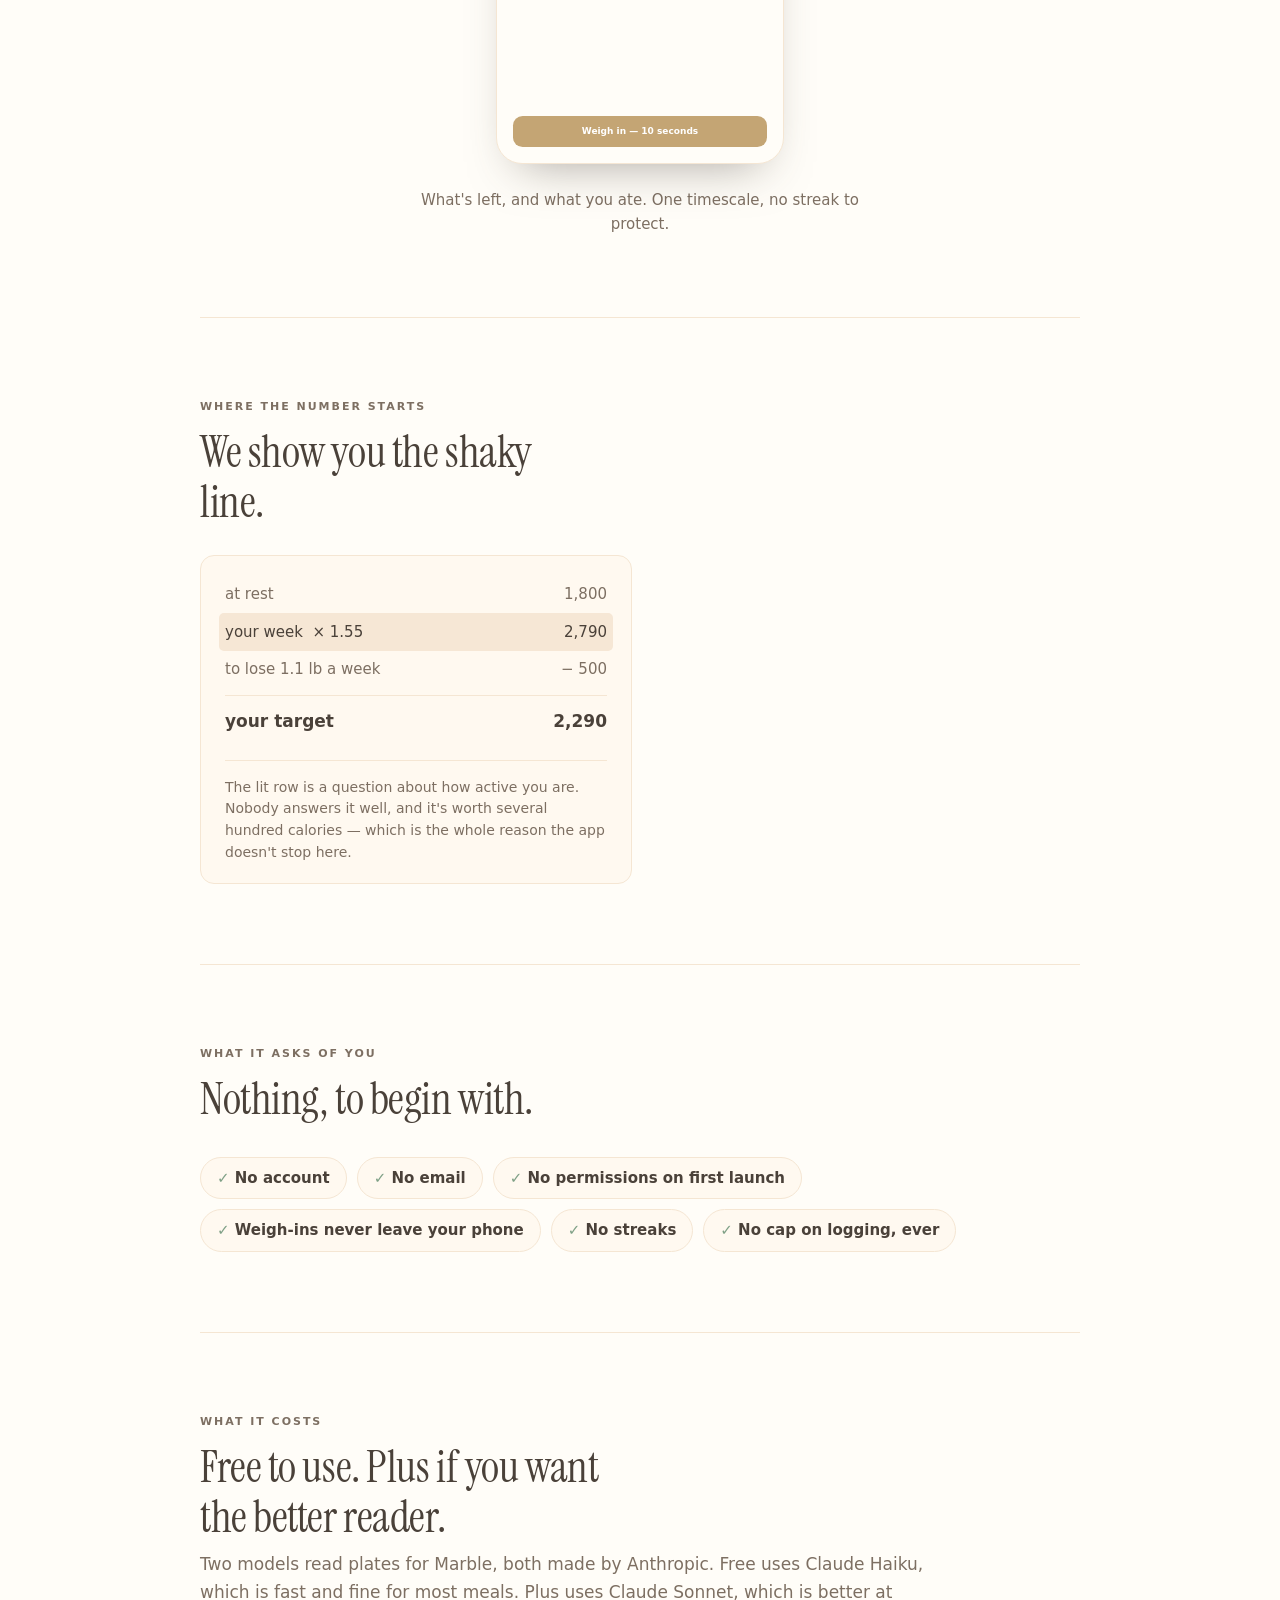
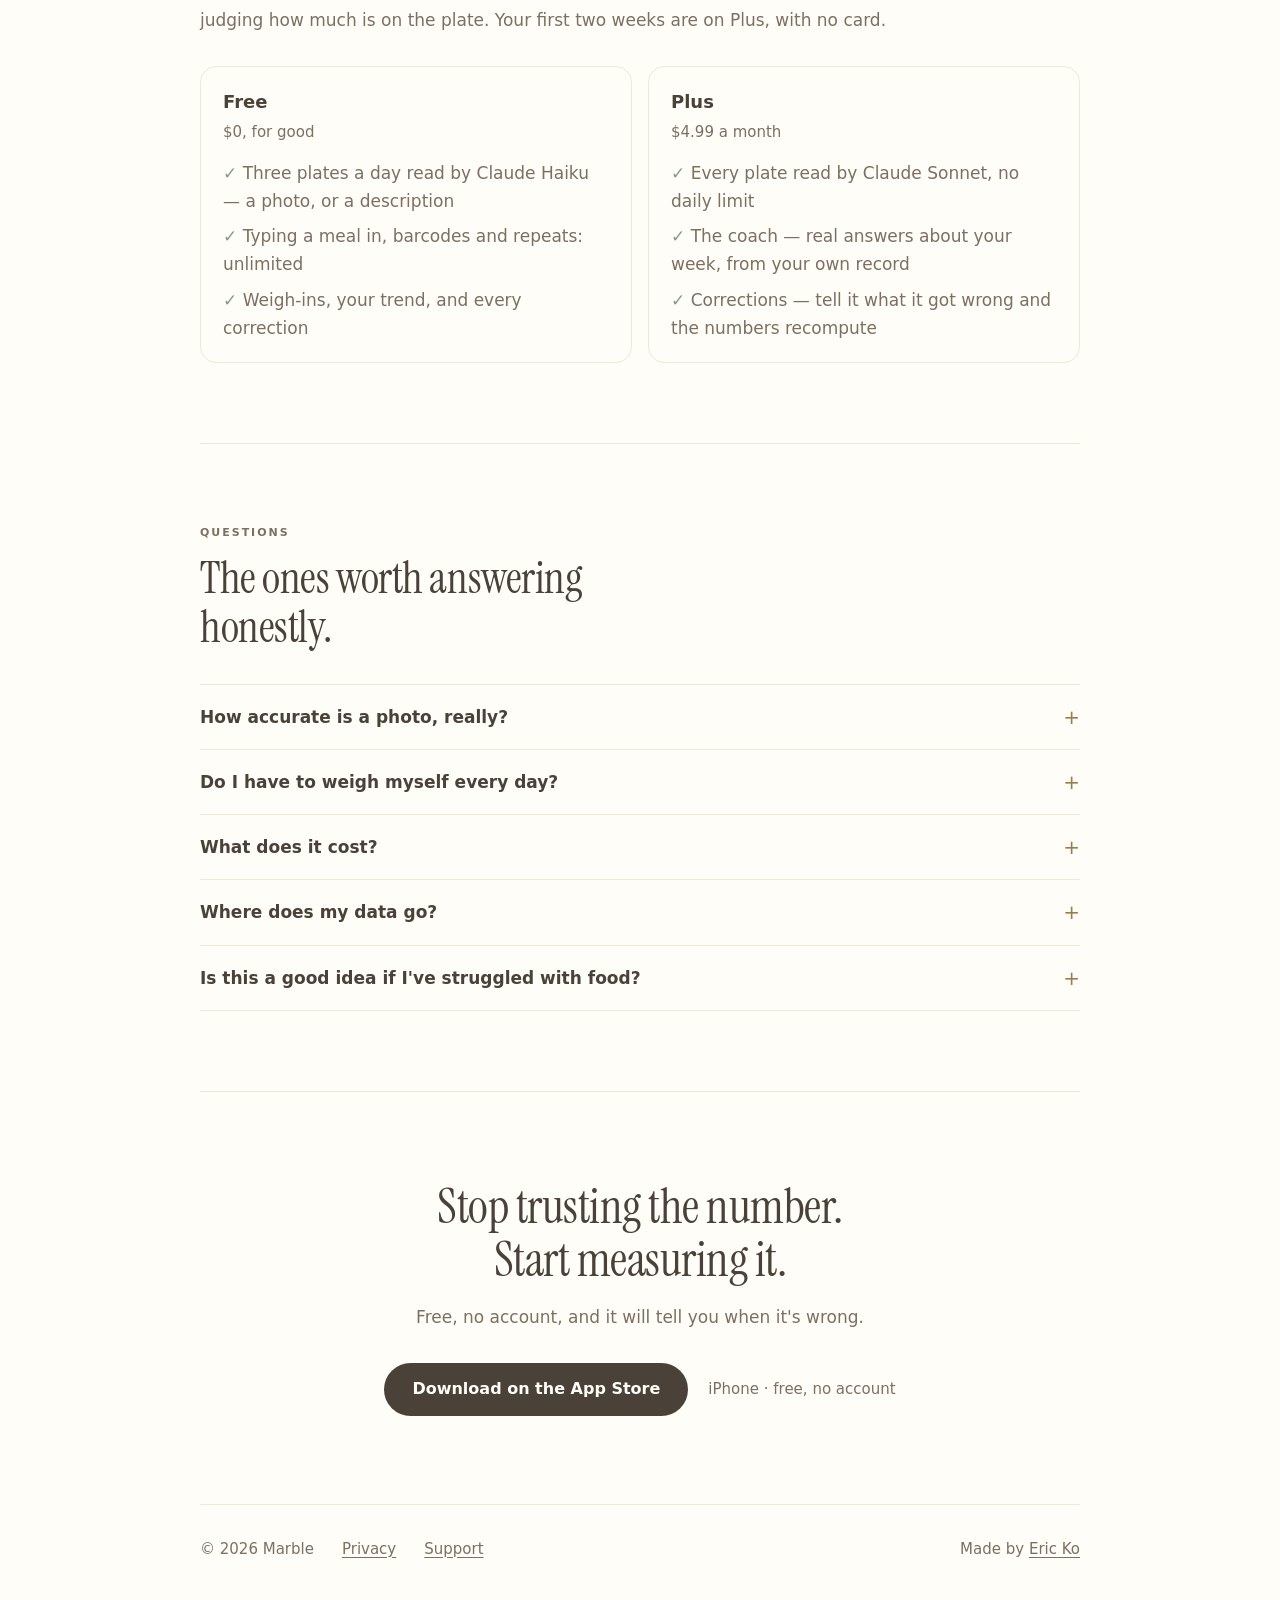
==== commit c26254fe: "Name the models: Haiku reads free plates, Sonnet reads Plus plates" ====
--- a/index.html
+++ b/index.html
@@ -299,14 +299,14 @@
     <!-- ───────────── 5b. what it costs ───────────── -->
     <section class="sec reveal" id="pricing">
       <p class="label">What it costs</p>
-      <h2>Free to use. Plus if you want the sharper model.</h2>
-      <p class="tiers-lede">Your first two weeks are on Plus, with no card. Then Marble stays free, and you choose.</p>
+      <h2>Free to use. Plus if you want the better reader.</h2>
+      <p class="tiers-lede">Two models read plates for Marble, both made by Anthropic. Free uses Claude Haiku, which is fast and fine for most meals. Plus uses Claude Sonnet, which is better at judging how much is on the plate. Your first two weeks are on Plus, with no card.</p>
       <div class="tiers">
         <div class="tier">
           <h3>Free</h3>
           <p class="price">$0, for good</p>
           <ul>
-            <li>Three AI reads a day — a photo, or a description</li>
+            <li>Three plates a day read by Claude Haiku — a photo, or a description</li>
             <li>Typing a meal in, barcodes and repeats: unlimited</li>
             <li>Weigh-ins, your trend, and every correction</li>
           </ul>
@@ -315,7 +315,7 @@
           <h3>Plus</h3>
           <p class="price">$4.99 a month</p>
           <ul>
-            <li>Every plate read by the sharper model, no daily limit</li>
+            <li>Every plate read by Claude Sonnet, no daily limit</li>
             <li>The coach — real answers about your week, from your own record</li>
             <li>Corrections — tell it what it got wrong and the numbers recompute</li>
           </ul>
@@ -351,11 +351,12 @@
           <summary>What does it cost?</summary>
           <p>
             Your first two weeks are on Plus, with no card: every plate read by
-            the sharper model, and the coach. After that Marble stays free —
-            three AI reads a day, and typing a meal in, scanning a barcode or
-            logging a past meal again are always unlimited. Plus is $4.99 a
-            month and keeps the sharper model on every plate, the coach, and
-            corrections.
+            Claude Sonnet, and the coach. After that Marble stays free — three
+            plates a day read by Claude Haiku, and typing a meal in, scanning a
+            barcode or logging a past meal again are always unlimited. Plus is
+            $4.99 a month and keeps Sonnet on every plate, the coach, and
+            corrections. Sonnet is the better reader of the two, mostly at
+            judging portions; Haiku is fast and fine for most meals.
           </p>
         </details>
         <details>
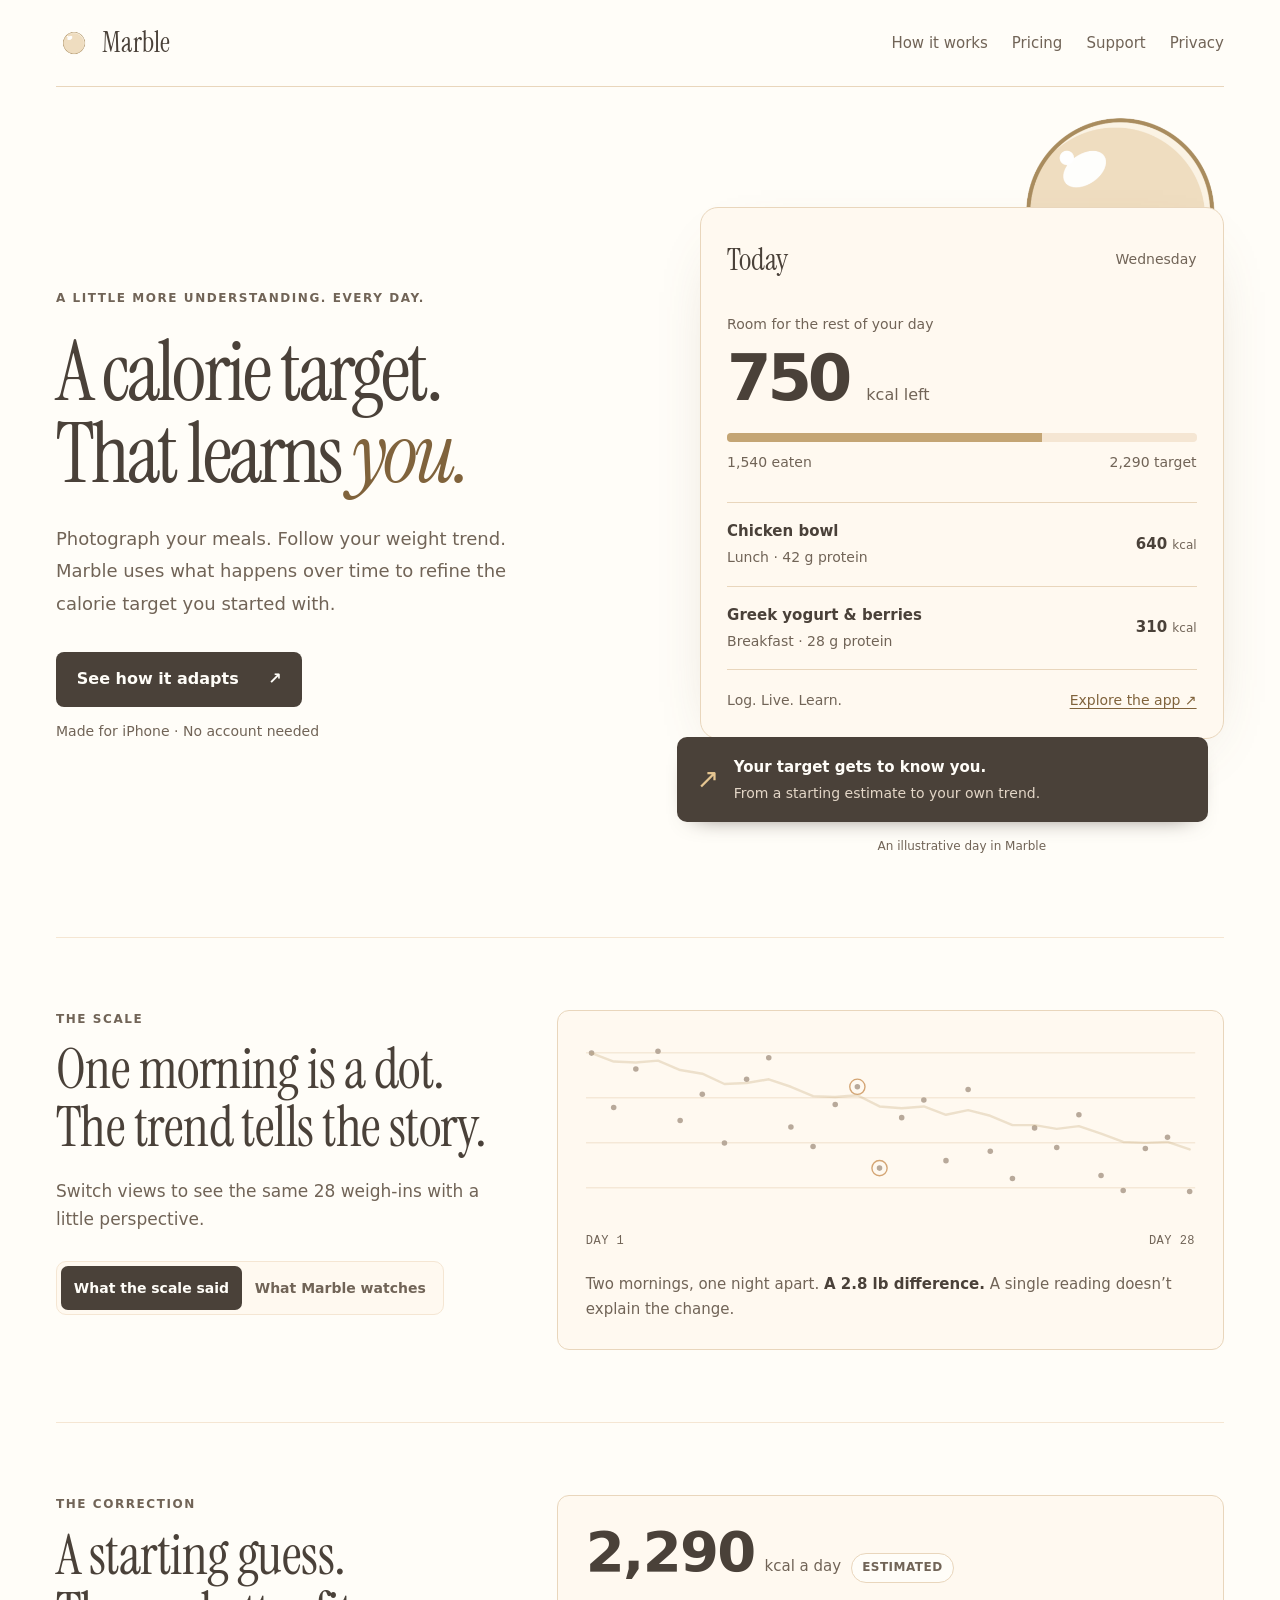
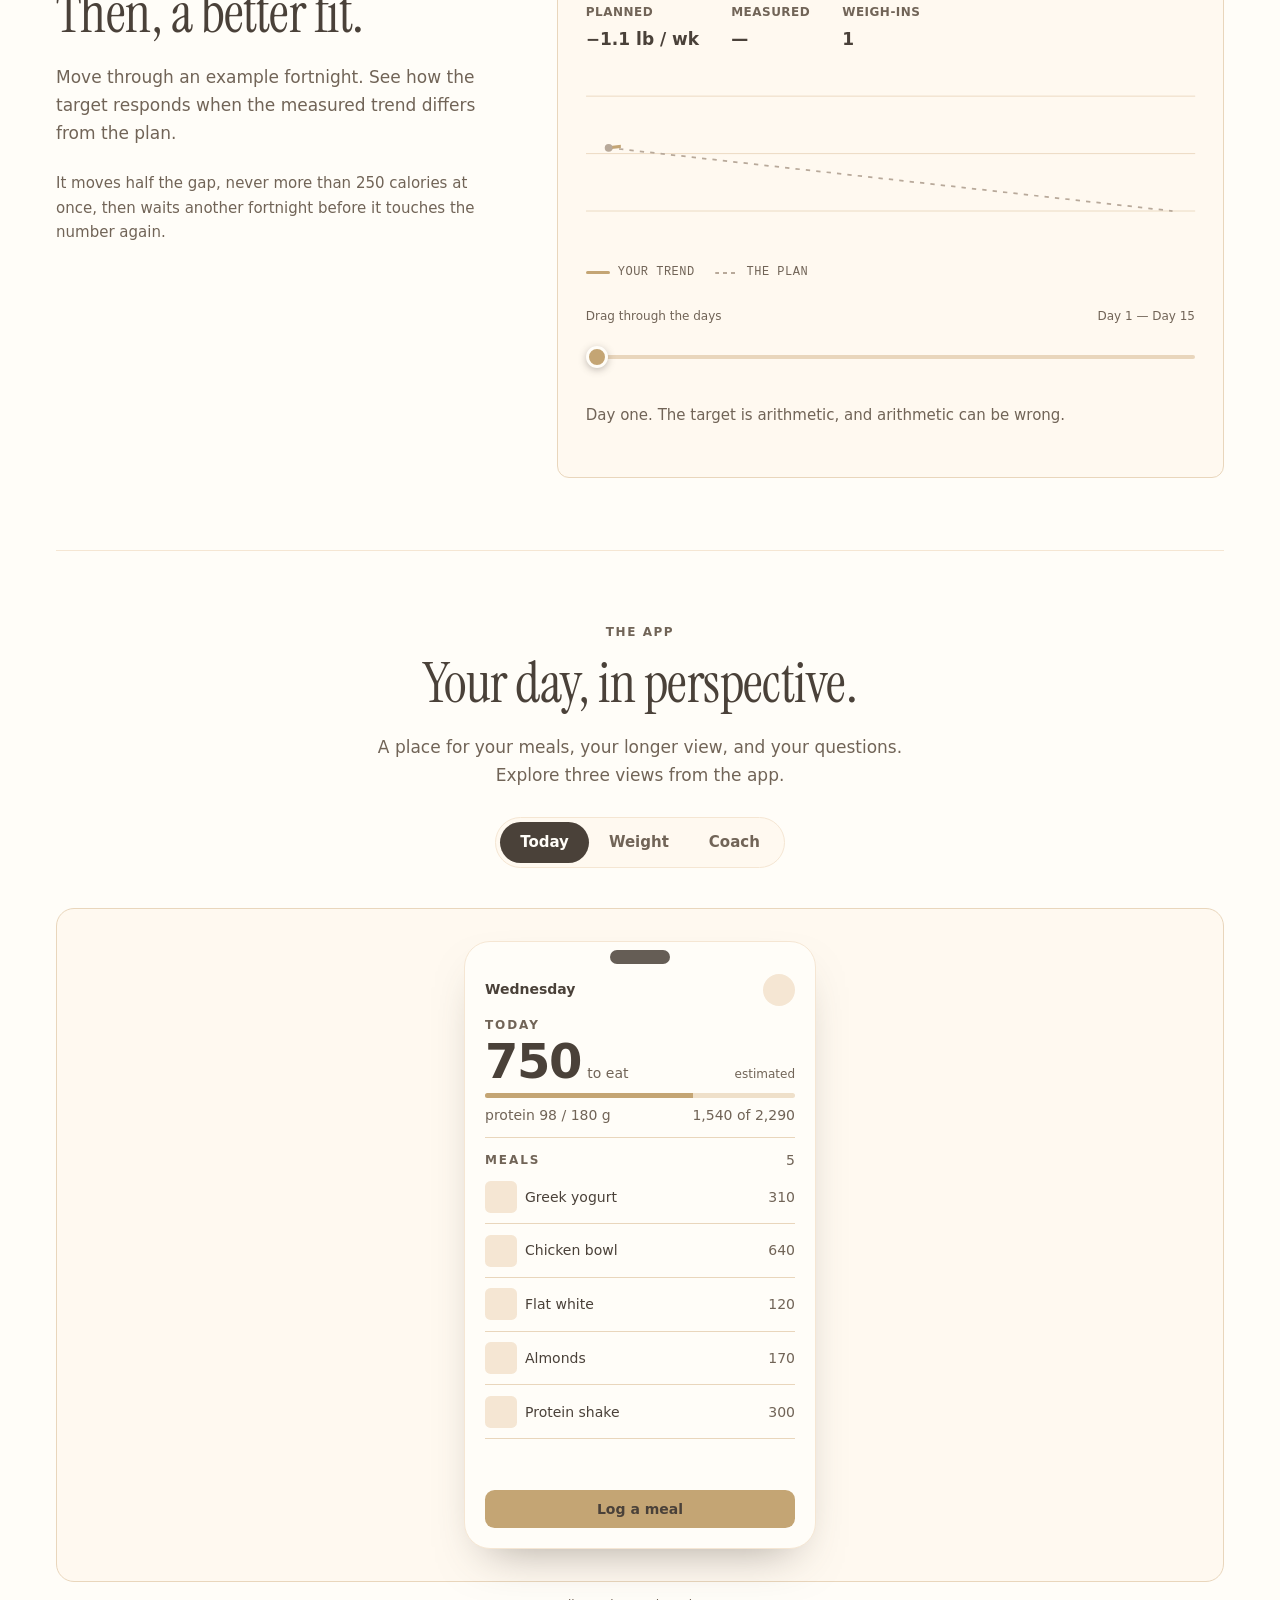
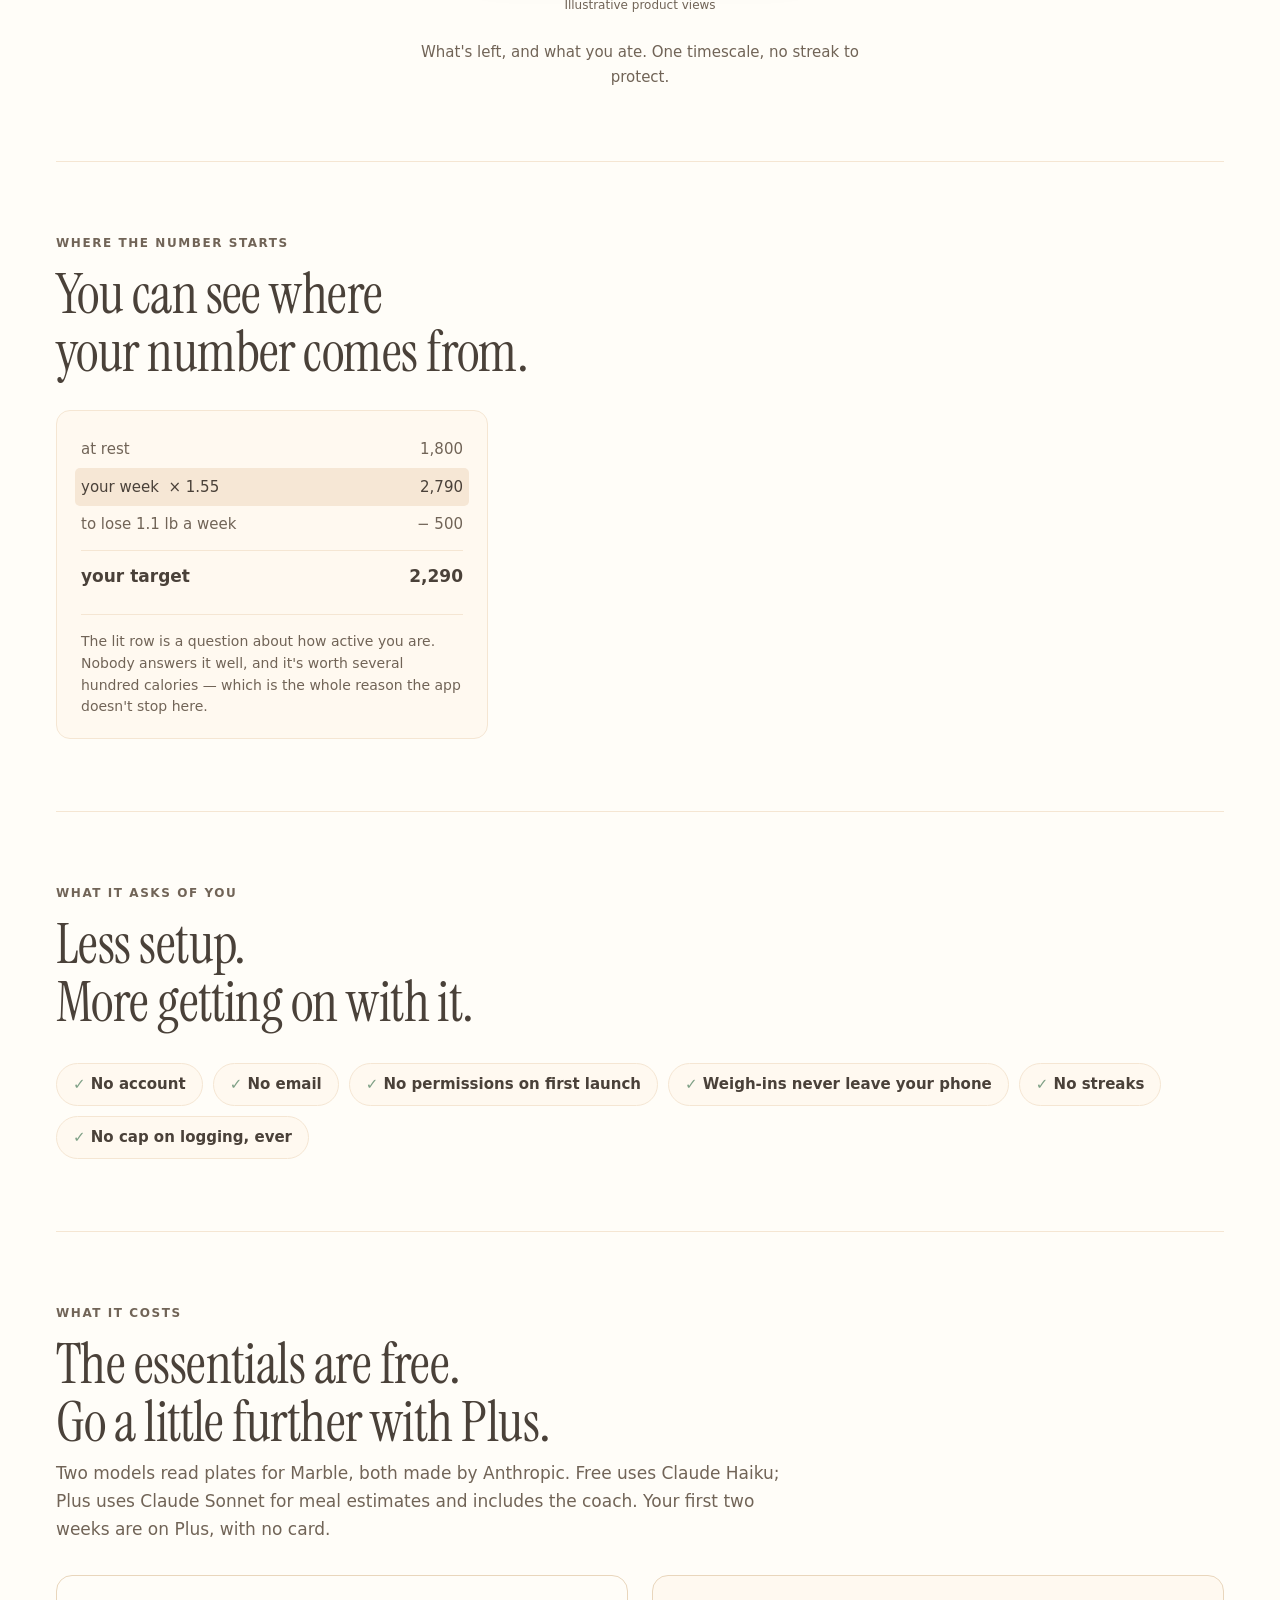
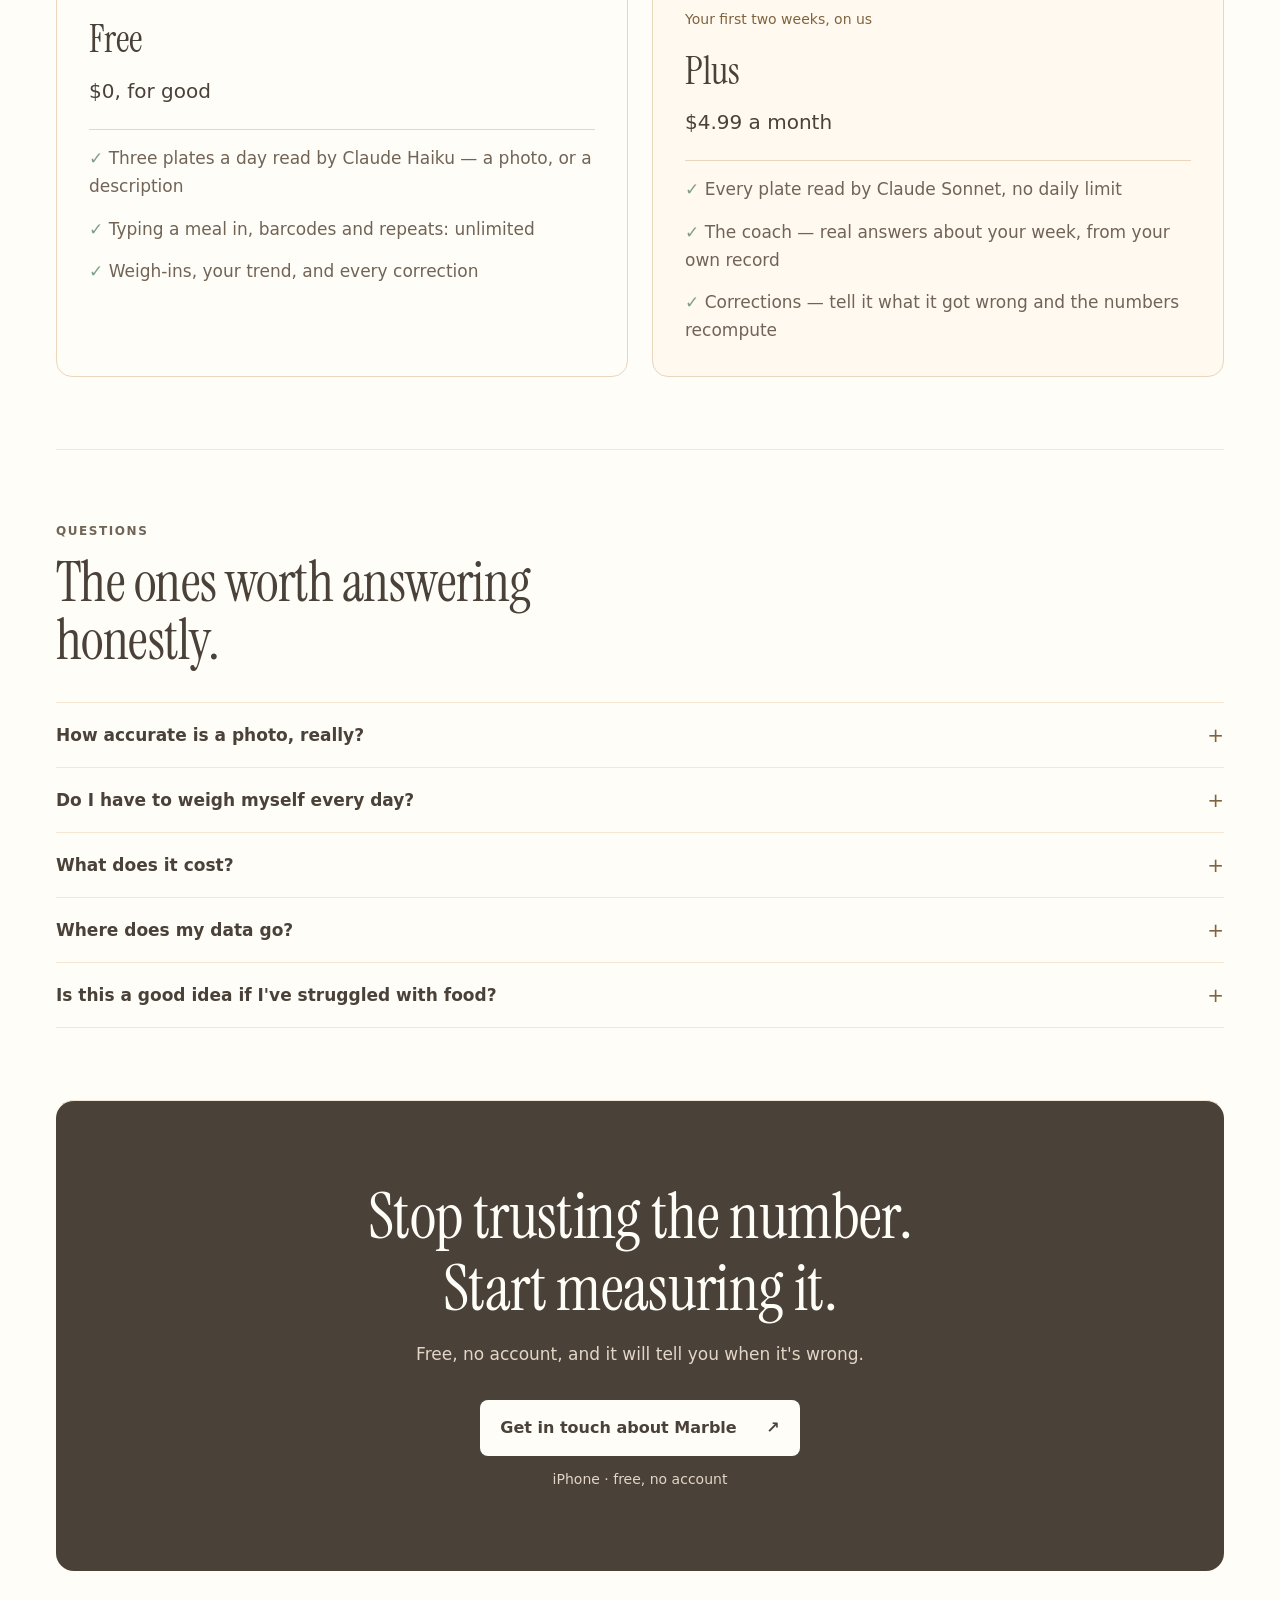
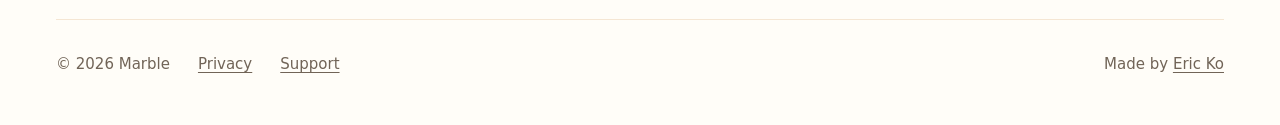
==== commit 498a208c: "Refresh Marble website design and product story" ====
--- a/index.html
+++ b/index.html
@@ -15,39 +15,51 @@
 <link href="https://fonts.googleapis.com/css2?family=Instrument+Serif:ital@0;1&display=swap" rel="stylesheet">
 <link rel="stylesheet" href="styles.css">
 </head>
-<body>
+<body class="home">
+<a class="skip-link" href="#main">Skip to content</a>
 
 <div class="wrap">
   <header class="masthead">
     <img src="icon.png" alt="">
-    <span class="name">Marble</span>
+    <a class="name" href="./" aria-label="Marble home">Marble</a>
     <nav>
+      <a href="#correction">How it works</a>
       <a href="#pricing">Pricing</a>
       <a href="support/">Support</a>
       <a href="privacy/">Privacy</a>
     </nav>
   </header>
 
-  <main>
+  <main id="main">
 
     <!-- ─────────────────────────── hero ─────────────────────────── -->
     <section class="hero">
       <div>
-        <p class="label">AI nutrition coach</p>
-        <h1>Every calorie app is guessing. This one <em>finds out</em>.</h1>
+        <p class="label">A little more understanding. Every day.</p>
+        <h1>A calorie target.<br>That learns <em>you.</em></h1>
         <p class="lede">
-          Photograph your food. Step on the scale. Marble works out what you
-          actually burn — and corrects the target it gave you on day one.
+          Photograph your meals. Follow your weight trend. Marble uses what happens over time to refine the calorie target you started with.
         </p>
         <div class="cta-row">
-          <a class="cta" href="#">Download on the App Store</a>
-          <span class="cta-note">iPhone · free, no account</span>
-        </div>
-      </div>
-      <figure class="hero-art">
-        <img src="hero.png" width="900" height="900"
-             alt="A marble: a pale sphere with a bright highlight.">
-      </figure>
+          <a class="cta" href="#correction">See how it adapts <span aria-hidden="true">↗</span></a>
+          <span class="cta-note">Made for iPhone · No account needed</span>
+        </div>
+      </div>
+      <div class="hero-product" aria-label="Illustrative Marble daily summary">
+        <img class="hero-marble" src="hero.png" width="900" height="900" alt="" fetchpriority="high">
+        <div class="daily-card">
+          <div class="daily-heading"><span>Today</span><span class="daily-date">Wednesday</span></div>
+          <p class="daily-eyebrow">Room for the rest of your day</p>
+          <div class="daily-number">750 <span>kcal left</span></div>
+          <div class="daily-track"><span></span></div>
+          <div class="daily-totals"><span>1,540 eaten</span><span>2,290 target</span></div>
+          <div class="daily-meal"><div><strong>Chicken bowl</strong><span>Lunch · 42 g protein</span></div><strong>640 <small>kcal</small></strong></div>
+          <div class="daily-meal"><div><strong>Greek yogurt &amp; berries</strong><span>Breakfast · 28 g protein</span></div><strong>310 <small>kcal</small></strong></div>
+          <div class="daily-bottom"><span>Log. Live. Learn.</span><a href="#app" aria-label="Explore the Marble app">Explore the app ↗</a></div>
+        </div>
+        <div class="adaptation"><span class="adaptation-mark" aria-hidden="true">↗</span><div><strong>Your target gets to know you.</strong><span>From a starting estimate to your own trend.</span></div></div>
+        <p class="example-label">An illustrative day in Marble</p>
+      </div>
     </section>
 
     <hr class="rule">
@@ -55,7 +67,8 @@
     <!-- ─────────────────── 1. the scale (toggle) ─────────────────── -->
     <section class="sec reveal" id="scale">
       <p class="label">The scale</p>
-      <h2>Your scale lies. Every morning.</h2>
+      <h2>One morning is a dot.<br>The trend tells the story.</h2>
+      <p class="section-intro">Switch views to see the same 28 weigh-ins with a little perspective.</p>
 
       <div class="switch" role="group" aria-label="What the chart shows">
         <button type="button" data-view="raw" aria-pressed="true">What the scale said</button>
@@ -92,8 +105,8 @@
         </svg>
         <div class="axis"><span>Day 1</span><span>Day 28</span></div>
         <figcaption>
-          <span data-cap="raw">The two circled mornings are one night apart. <b>2.8 lb.</b> Nobody gains that in fat.</span>
-          <span data-cap="trend" hidden>Same 28 mornings, noise removed. <b>Down 5 lb</b> — and it never once told you to panic.</span>
+          <span data-cap="raw">Two mornings, one night apart. <b>A 2.8 lb difference.</b> A single reading doesn’t explain the change.</span>
+          <span data-cap="trend" hidden>The same 28 mornings, smoothed into a trend. Look at the direction over time.</span>
         </figcaption>
       </figure>
     </section>
@@ -103,7 +116,8 @@
     <!-- ───────────── 2. the correction (scrubber) ───────────── -->
     <section class="sec reveal" id="correction">
       <p class="label">The correction</p>
-      <h2>Two weeks in, it tells you it was wrong.</h2>
+      <h2>A starting guess.<br>Then, a better fit.</h2>
+      <p class="section-intro">Move through an example fortnight. See how the target responds when the measured trend differs from the plan.</p>
 
       <div class="lab">
         <div class="readout">
@@ -145,6 +159,7 @@
           <span class="key plan-key">the plan</span>
         </div>
 
+        <div class="scrub-caption"><span>Drag through the days</span><span>Day 1 — Day 15</span></div>
         <label class="scrub">
           <span class="vh">Days of weigh-ins</span>
           <input type="range" id="scrub" min="1" max="15" step="1" value="1">
@@ -164,7 +179,8 @@
     <!-- ───────────────── 3. the app (tabs) ───────────────── -->
     <section class="sec reveal" id="app">
       <p class="label">The app</p>
-      <h2>Three screens. Nothing to learn.</h2>
+      <h2>Your day, in perspective.</h2>
+      <p class="section-intro">A place for your meals, your longer view, and your questions. Explore three views from the app.</p>
 
       <div class="tabs" role="tablist" aria-label="Screens">
         <button role="tab" id="t-today"  aria-controls="p-today"  aria-selected="true">Today</button>
@@ -181,7 +197,7 @@
             <div class="cap" style="margin-top:0.7rem">Today</div>
             <div class="row" style="align-items:baseline;gap:0.4rem;margin-top:0.2rem">
               <span class="big">750</span><span class="dim">to eat</span>
-              <span class="push"></span><span class="dim" style="font-size:0.5rem">estimated</span>
+              <span class="push"></span><span class="dim" style="font-size:0.75rem">estimated</span>
             </div>
             <div class="track" style="margin-top:0.5rem"><i style="width:67%"></i></div>
             <div class="row sb dim" style="margin-top:0.4rem">
@@ -199,7 +215,7 @@
             <div class="meal"><span class="thumb"></span><span>Protein shake</span>
               <span class="push"></span><span class="dim">300</span></div>
             <div class="push"></div>
-            <div class="pill">Weigh in — 10 seconds</div>
+            <div class="pill">Log a meal</div>
           </div>
         </div>
 
@@ -230,13 +246,13 @@
                     d="M4,24 L19,29 L34,30 L49,29 L64,35 L79,37 L94,44 L109,43 L124,40 L139,46 L154,53 L169,54 L184,53 L197,60"/>
             </svg>
             <div class="dim" style="margin-top:0.6rem">
-              The two circled readings are one night apart — 2.6 lb. That's water.</div>
+              Two readings, one night apart. The longer trend helps put the change in context.</div>
             <div class="push"></div>
           </div>
         </div>
 
         <div class="pane" id="p-coach" role="tabpanel" aria-labelledby="t-coach" hidden
-             data-cap="It has read every meal and every weigh-in, so it answers about you.">
+             data-cap="Ask questions about your meals and goals, with context from your record.">
           <div class="screen">
             <div class="row sb"><span style="font-weight:700">Coach</span></div>
             <div class="bubble me" style="margin-top:0.7rem">I'm up 3 lb since Monday</div>
@@ -255,6 +271,7 @@
         </div>
       </div>
 
+      <p class="example-label">Illustrative product views</p>
       <p class="stage-cap" id="stagecap">What's left, and what you ate. One timescale, no streak to protect.</p>
     </section>
 
@@ -263,7 +280,7 @@
     <!-- ───────────── 4. where the number starts ───────────── -->
     <section class="sec reveal">
       <p class="label">Where the number starts</p>
-      <h2>We show you the shaky line.</h2>
+      <h2>You can see where<br>your number comes from.</h2>
 
       <figure class="receipt">
         <div class="soft"><span>at rest</span><span>1,800</span></div>
@@ -283,7 +300,7 @@
     <!-- ───────────── 5. what it asks of you ───────────── -->
     <section class="sec reveal">
       <p class="label">What it asks of you</p>
-      <h2>Nothing, to begin with.</h2>
+      <h2>Less setup.<br>More getting on with it.</h2>
       <ul class="chips">
         <li>No account</li>
         <li>No email</li>
@@ -299,8 +316,8 @@
     <!-- ───────────── 5b. what it costs ───────────── -->
     <section class="sec reveal" id="pricing">
       <p class="label">What it costs</p>
-      <h2>Free to use. Plus if you want the better reader.</h2>
-      <p class="tiers-lede">Two models read plates for Marble, both made by Anthropic. Free uses Claude Haiku, which is fast and fine for most meals. Plus uses Claude Sonnet, which is better at judging how much is on the plate. Your first two weeks are on Plus, with no card.</p>
+      <h2>The essentials are free.<br>Go a little further with Plus.</h2>
+      <p class="tiers-lede">Two models read plates for Marble, both made by Anthropic. Free uses Claude Haiku; Plus uses Claude Sonnet for meal estimates and includes the coach. Your first two weeks are on Plus, with no card.</p>
       <div class="tiers">
         <div class="tier">
           <h3>Free</h3>
@@ -311,7 +328,8 @@
             <li>Weigh-ins, your trend, and every correction</li>
           </ul>
         </div>
-        <div class="tier">
+        <div class="tier tier-plus">
+          <p class="tier-label">Your first two weeks, on us</p>
           <h3>Plus</h3>
           <p class="price">$4.99 a month</p>
           <ul>
@@ -333,10 +351,7 @@
         <details>
           <summary>How accurate is a photo, really?</summary>
           <p>
-            It's an estimate. But reading your meals a little low every time just
-            means the corrected target settles a little lower to match — and your
-            results still land where you wanted them. Consistency matters more
-            than accuracy here.
+            A photo gives an estimate, and portions or hidden ingredients can be hard to judge. You can edit the numbers. Consistent logging gives Marble more useful context for adjusting your target, but it does not make individual meal estimates exact.
           </p>
         </details>
         <details>
@@ -363,8 +378,7 @@
           <summary>Where does my data go?</summary>
           <p>
             Your weigh-ins never leave your phone; the trend and every correction
-            are computed on the device. Meal photos are sent to be analysed, and
-            that's the only thing that goes out. Detail on the
+            are computed on the device. Meal photos, descriptions and coach messages are sent for AI processing. Barcode lookups go to Open Food Facts, and a random app identifier is used to manage AI usage. Detail on the
             <a href="privacy/">privacy page</a>.
           </p>
         </details>
@@ -384,7 +398,7 @@
       <h2>Stop trusting the number.<br>Start measuring it.</h2>
       <p>Free, no account, and it will tell you when it's wrong.</p>
       <div class="cta-row">
-        <a class="cta" href="#">Download on the App Store</a>
+        <a class="cta" href="support/">Get in touch about Marble <span aria-hidden="true">↗</span></a>
         <span class="cta-note">iPhone · free, no account</span>
       </div>
     </section>
@@ -440,6 +454,9 @@
                  12: "−0.6", 13: "−0.5", 14: "−0.5", 15: "−0.5" };
 
     var slider   = document.getElementById("scrub");
+    var interacted = false;
+    slider.addEventListener("pointerdown", function () { interacted = true; });
+    slider.addEventListener("keydown", function () { interacted = true; });
     var reveal   = document.getElementById("rvr");
     var target   = document.getElementById("target");
     var badge    = document.getElementById("badge");
@@ -465,7 +482,7 @@
         : "Day one. The target is arithmetic, and arithmetic can be wrong.";
     }
 
-    slider.addEventListener("input", function () { draw(+slider.value); });
+    slider.addEventListener("input", function () { interacted = true; draw(+slider.value); });
     draw(1);
 
     /* Play it once, the first time it comes into view — the control is only
@@ -478,6 +495,7 @@
         self.disconnect();
         var day = 1;
         var tick = setInterval(function () {
+          if (interacted) { clearInterval(tick); return; }
           day += 1;
           slider.value = day;
           draw(day);
--- a/styles.css
+++ b/styles.css
@@ -517,3 +517,115 @@
 .tier li::before { content: "✓ "; color: var(--sage); }
 
 html { scroll-behavior: smooth; }
+
+/* September refresh: a spacious product introduction in Marble's Butter palette. */
+:root { --muted: #716457; --tan-deep: #80633c; }
+html { scroll-padding-top: 2rem; }
+[hidden] { display: none !important; }
+.skip-link { position: fixed; top: .75rem; left: 1rem; z-index: 10; padding: .6rem 1rem; background: var(--ink); color: white; transform: translateY(-200%); }
+.skip-link:focus { transform: none; }
+.masthead .name { text-decoration: none; color: var(--ink); font-size: 1.75rem; }
+.masthead nav a { padding-block: .65rem; }
+.home .wrap { max-width: 78rem; }
+.home .masthead { border-bottom: 1px solid var(--line); padding-block: 1.25rem; }
+.home .masthead img { width: 36px; height: 36px; }
+.home .hero { grid-template-columns: 1.04fr 1fr; gap: 3.5rem; padding-block: 5.5rem 5rem; min-height: 43rem; }
+.label { font-size: .75rem; letter-spacing: .13em; }
+.home .hero h1 { font-size: clamp(3.7rem, 6.5vw, 6rem); line-height: .99; letter-spacing: -.035em; color: var(--ink); text-shadow: none; margin-top: 1.4rem; }
+.home .hero h1 em { color: var(--tan-deep); }
+.home .hero p.lede { max-width: 30rem; font-size: 1.125rem; line-height: 1.8; margin-top: 1.7rem; }
+.home .cta-row { gap: .8rem; flex-direction: column; align-items: flex-start; }
+.cta { border-radius: 8px; padding: .9rem 1.3rem; }
+.cta span { margin-left: 1.5rem; }
+.cta-note { font-size: .875rem; }
+.hero-product { position: relative; padding: 2rem 0 0 1.3rem; }
+.hero-marble { position: absolute; width: 15rem; height: auto; right: -1rem; top: -5.2rem; pointer-events: none; }
+.daily-card { position: relative; background: var(--card); border: 1px solid var(--line); border-radius: 18px; padding: 1.65rem; box-shadow: 0 24px 65px -38px #75604475; }
+.daily-heading { display: flex; align-items: center; justify-content: space-between; gap: 1rem; }
+.daily-heading > span:first-child { font-family: var(--display); font-size: 1.9rem; }
+.daily-date { color: var(--muted); font-size: .875rem; }
+.daily-eyebrow { font-size: .875rem; margin: 1.75rem 0 .25rem; color: var(--muted); }
+.daily-number { font-size: 4rem; font-weight: 600; letter-spacing: -.065em; line-height: 1.2; font-variant-numeric: tabular-nums; }
+.daily-number span { font-size: 1rem; letter-spacing: 0; font-weight: 400; color: var(--muted); }
+.daily-track { background: var(--edge); height: 9px; margin-top: 1rem; border-radius: 4px; overflow: hidden; }
+.daily-track span { display: block; width: 67%; height: 100%; background: var(--tan); }
+.daily-totals { display: flex; justify-content: space-between; gap: .5rem; font-size: .875rem; color: var(--muted); margin: .6rem 0 1.75rem; }
+.daily-meal { border-top: 1px solid var(--line); padding: 1rem 0; display: flex; justify-content: space-between; align-items: center; gap: .5rem; font-size: .9375rem; }
+.daily-meal strong { font-weight: 550; }
+.daily-meal div span { display: block; color: var(--muted); font-size: .875rem; margin-top: .15rem; }
+.daily-meal small { font-size: .75rem; color: var(--muted); font-weight: 400; }
+.daily-bottom { border-top: 1px solid var(--line); padding-top: 1.2rem; display: flex; justify-content: space-between; gap: 1rem; font-size: .875rem; }
+.daily-bottom > span { color: var(--muted); }
+.adaptation { position: relative; display: flex; align-items: center; gap: .9rem; margin: -0.15rem 1rem 0 -1.4rem; background: var(--ink); color: var(--bg); padding: 1.1rem 1.2rem; border-radius: 10px; box-shadow: 0 10px 25px -18px var(--ink); }
+.adaptation-mark { font-size: 1.7rem; color: #e5c591; }
+.adaptation strong { display: block; font-size: .9375rem; font-weight: 550; }
+.adaptation div > span { display: block; font-size: .875rem; color: #e3d6c7; margin-top: .15rem; }
+.example-label { text-align: center; color: var(--muted); font-size: .75rem; margin: .9rem 0 0; }
+.home .sec { padding-block: 4.5rem; }
+.home .sec > h2 { font-size: clamp(2.25rem, 4.3vw, 3.65rem); max-width: 25ch; line-height: 1.05; }
+.section-intro { color: var(--muted); max-width: 37rem; margin: 1.25rem 0 0; }
+.home #scale, .home #correction { display: grid; grid-template-columns: .8fr 1.2fr; column-gap: 3.5rem; align-content: start; align-items: start; }
+.home #scale > .label, .home #correction > .label { grid-column: 1; }
+.home #scale > h2, .home #correction > h2 { grid-column: 1; }
+.home #scale > .section-intro, .home #correction > .section-intro { grid-column: 1; }
+.home #scale .switch { grid-column: 1; justify-self: start; border-radius: 10px; }
+.switch button { border-radius: 7px; font-size: .875rem; padding: .65rem .8rem; }
+.home #scale .figure { grid-column: 2; grid-row: 1 / span 5; margin: 0; align-self: center; }
+.home #correction .lab { grid-column: 2; grid-row: 1 / span 5; margin: 0; }
+.home #correction .fine { grid-column: 1; }
+.figure, .lab { padding: 1.75rem; border-color: var(--line); border-radius: 12px; }
+.axis, .legend, .stats dt, .badge { font-size: .75rem; letter-spacing: .04em; }
+.badge[data-state="meas"] { background: #416c4e; border-color: #416c4e; }
+.scrub-caption { display: flex; justify-content: space-between; gap: .75rem; font-size: .75rem; color: var(--muted); margin-top: 1.5rem; }
+.scrub input { min-height: 36px; }
+.home #app { text-align: center; }
+.home #app h2, .home #app .section-intro { margin-left: auto; margin-right: auto; }
+.home .stage { padding: 2rem; border: 1px solid var(--line); background: var(--card); border-radius: 18px; }
+.home .pane { max-width: 22rem; }
+.screen { font-size: .875rem; min-height: 38rem; aspect-ratio: auto; padding: 2rem 1.25rem 1.25rem; text-align: left; }
+.screen .cap { font-size: .75rem; }
+.screen .big { font-size: 3rem; }
+.screen .pill { font-size: .875rem; color: var(--ink); }
+.screen .bubble { font-size: .875rem; }
+.screen .bubble.me { color: var(--ink); }
+.screen .thumb { width: 2rem; height: 2rem; }
+.screen .meal { padding-block: .65rem; }
+.tiers { grid-template-columns: repeat(2, minmax(0, 1fr)); gap: 1.5rem; }
+.tier { padding: 2rem; border-color: var(--line); }
+.tier h3 { font-family: var(--display); font-size: 2.4rem; font-weight: 400; }
+.tier .price { font-size: 1.25rem; color: var(--ink); padding-bottom: 1.3rem; border-bottom: 1px solid var(--line); }
+.tier-plus { background: var(--card); }
+.tier-label { margin: 0 0 .5rem; color: var(--tan-deep); font-size: .875rem; }
+.tier ul { gap: .9rem; }
+.home .closer { padding: 5rem 1.5rem; background: var(--ink); color: var(--bg); border-radius: 18px; margin-bottom: 3rem; }
+.home .closer h2 { font-size: clamp(2.5rem, 5vw, 4rem); }
+.home .closer p, .home .closer .cta-note { color: #e3d6c7; }
+.home .closer .cta { background: var(--bg); color: var(--ink); }
+.home .closer .cta-row { align-items: center; }
+.reveal { opacity: 1; transform: none; }
+@media (max-width: 60rem) {
+  .home .hero { gap: 2rem; }
+  .home #scale, .home #correction { column-gap: 2rem; }
+  .daily-card { padding: 1.2rem; }
+}
+@media (max-width: 48rem) {
+  .home .hero { grid-template-columns: 1fr; padding-block: 3rem; gap: 4rem; }
+  .home .hero h1 { font-size: clamp(3.5rem, 12vw, 5.5rem); }
+  .hero-product { width: 100%; max-width: 31rem; justify-self: center; }
+  .hero-marble { width: 11rem; top: -3rem; right: 0; }
+  .home #scale, .home #correction { display: block; }
+  .home #scale .figure, .home #correction .lab { margin-top: 2rem; }
+  .home .sec { padding-block: 3rem; }
+  .tiers { grid-template-columns: 1fr; }
+  .masthead { flex-wrap: wrap; }
+  .masthead nav { gap: 1rem; font-size: .875rem; }
+  .home .masthead nav a:last-child { display: none; }
+  .home .stage { padding: 1.25rem; }
+}
+@media (max-width: 25rem) {
+  .home .masthead nav { width: 100%; justify-content: space-between; }
+  .daily-bottom { flex-direction: column; gap: .4rem; }
+  .adaptation { margin-right: 0; }
+  .figure, .lab { padding: 1rem; }
+}
+@media (prefers-reduced-motion: reduce) { html { scroll-behavior: auto; } }
